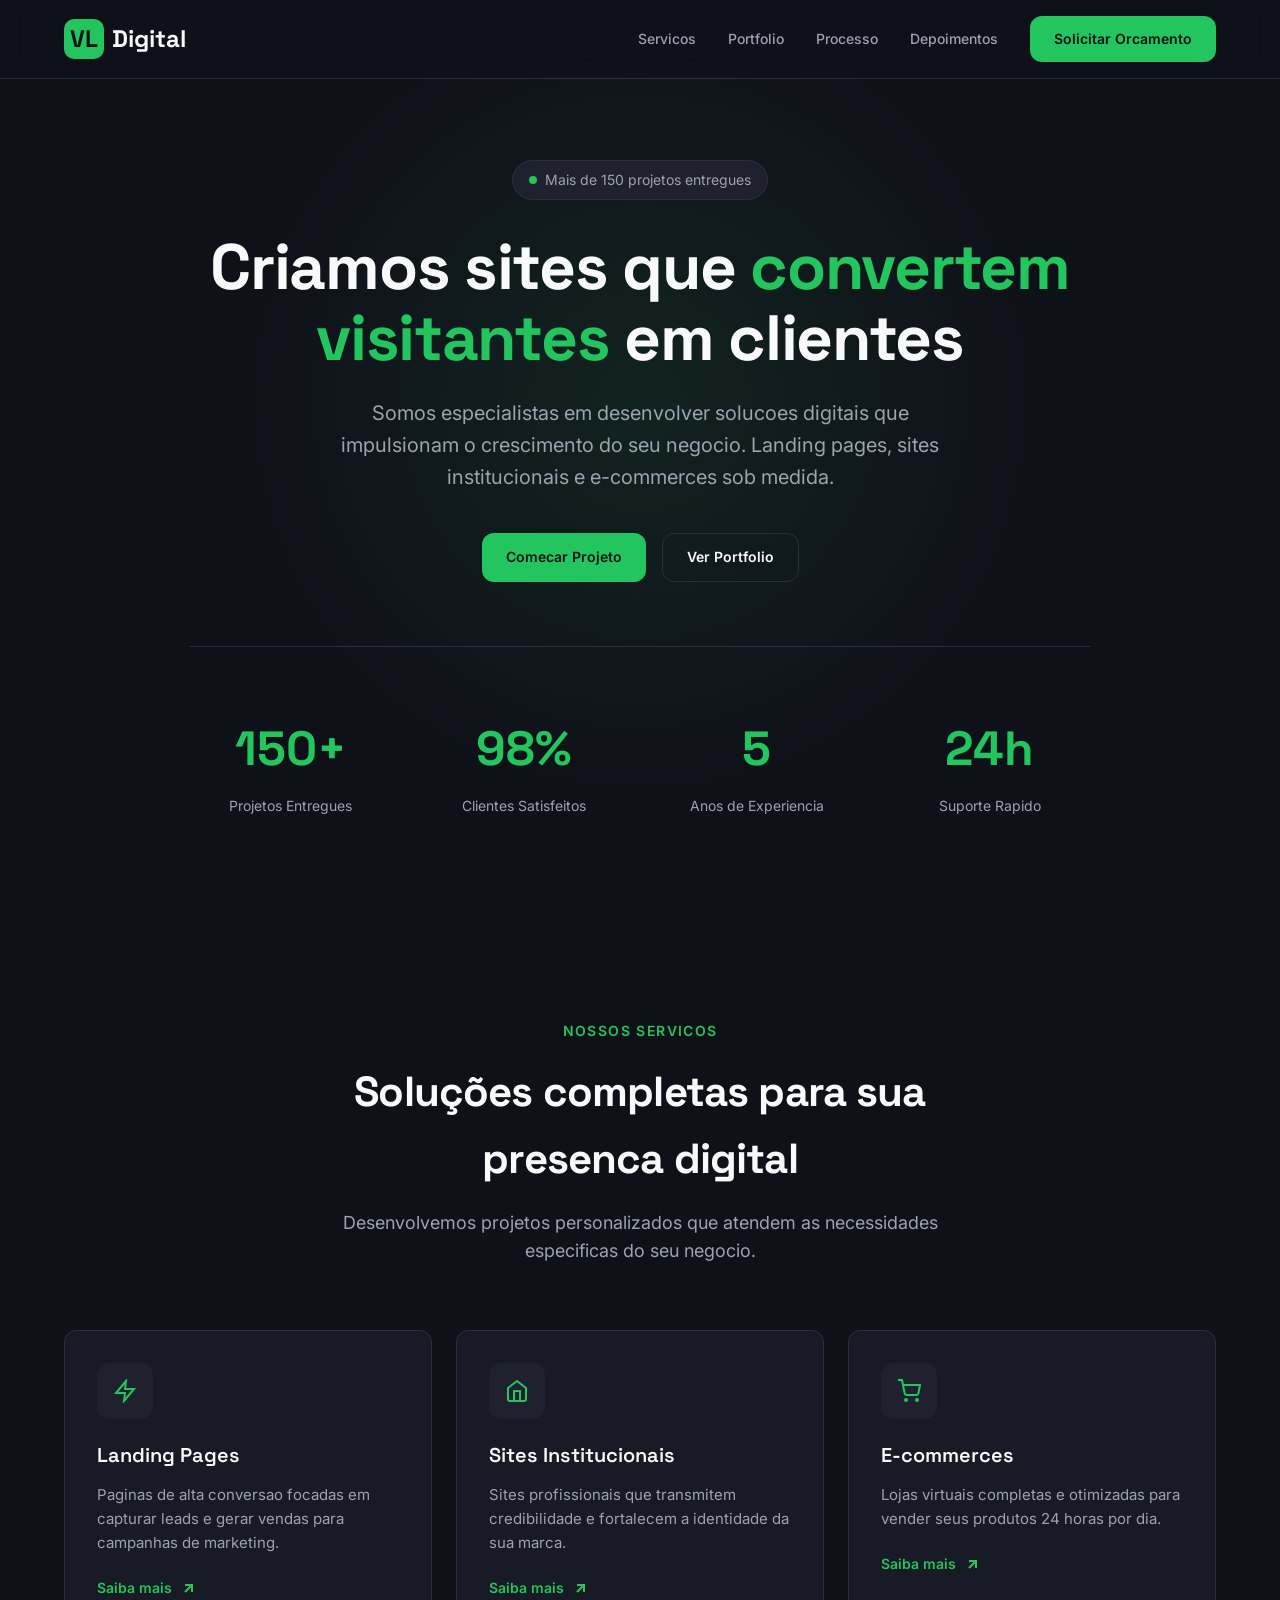
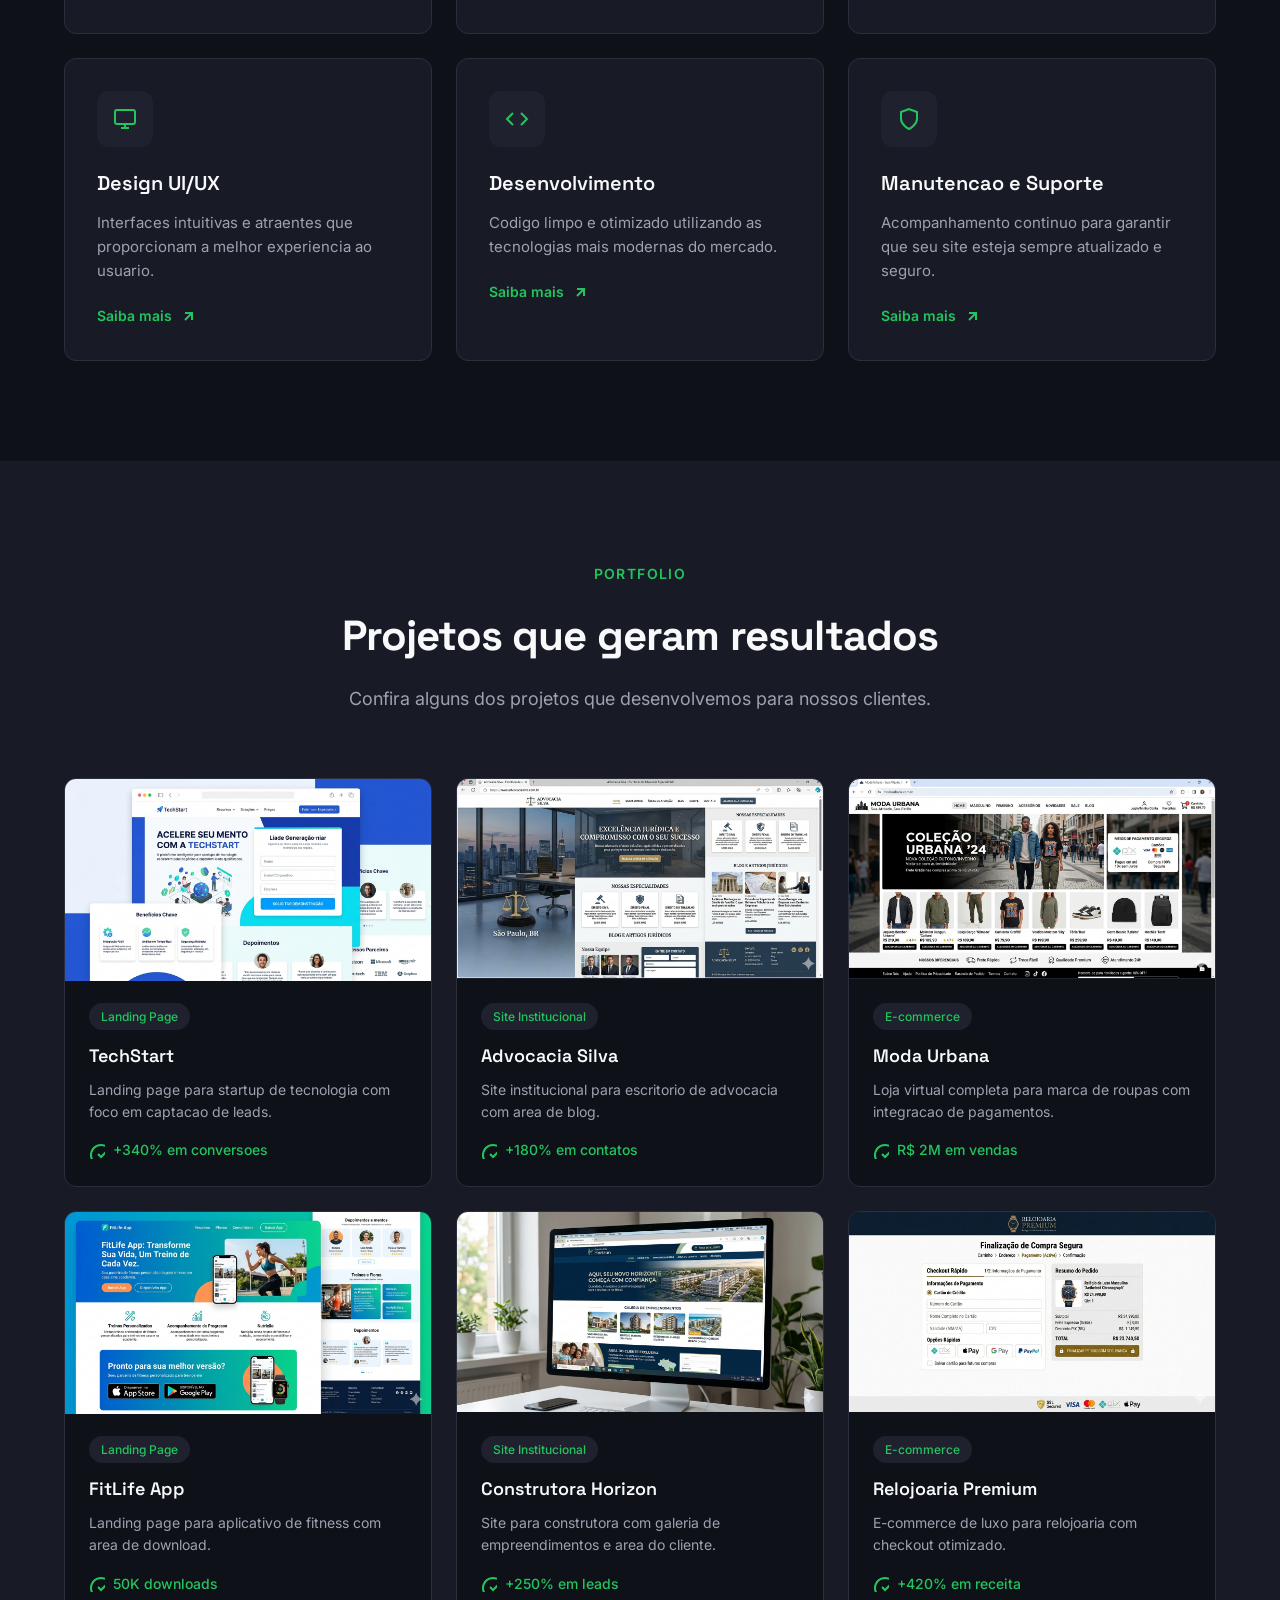
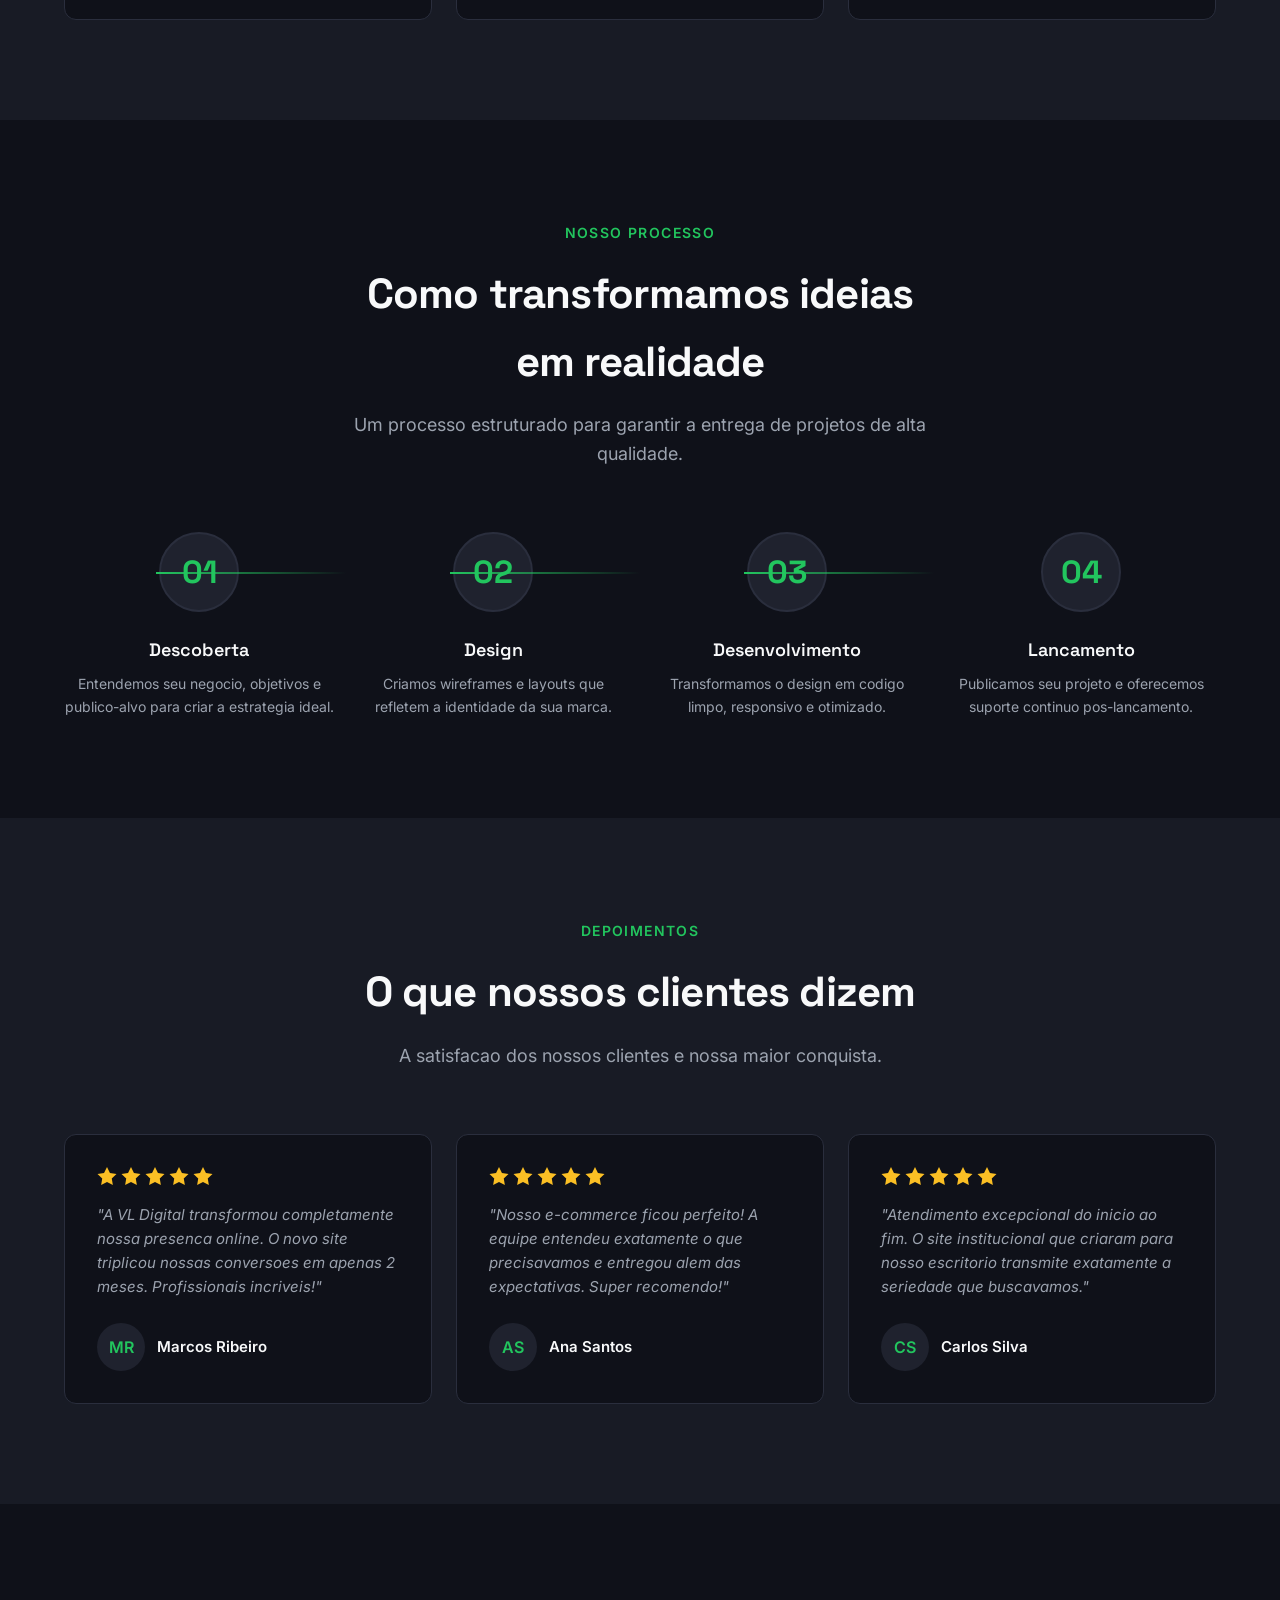
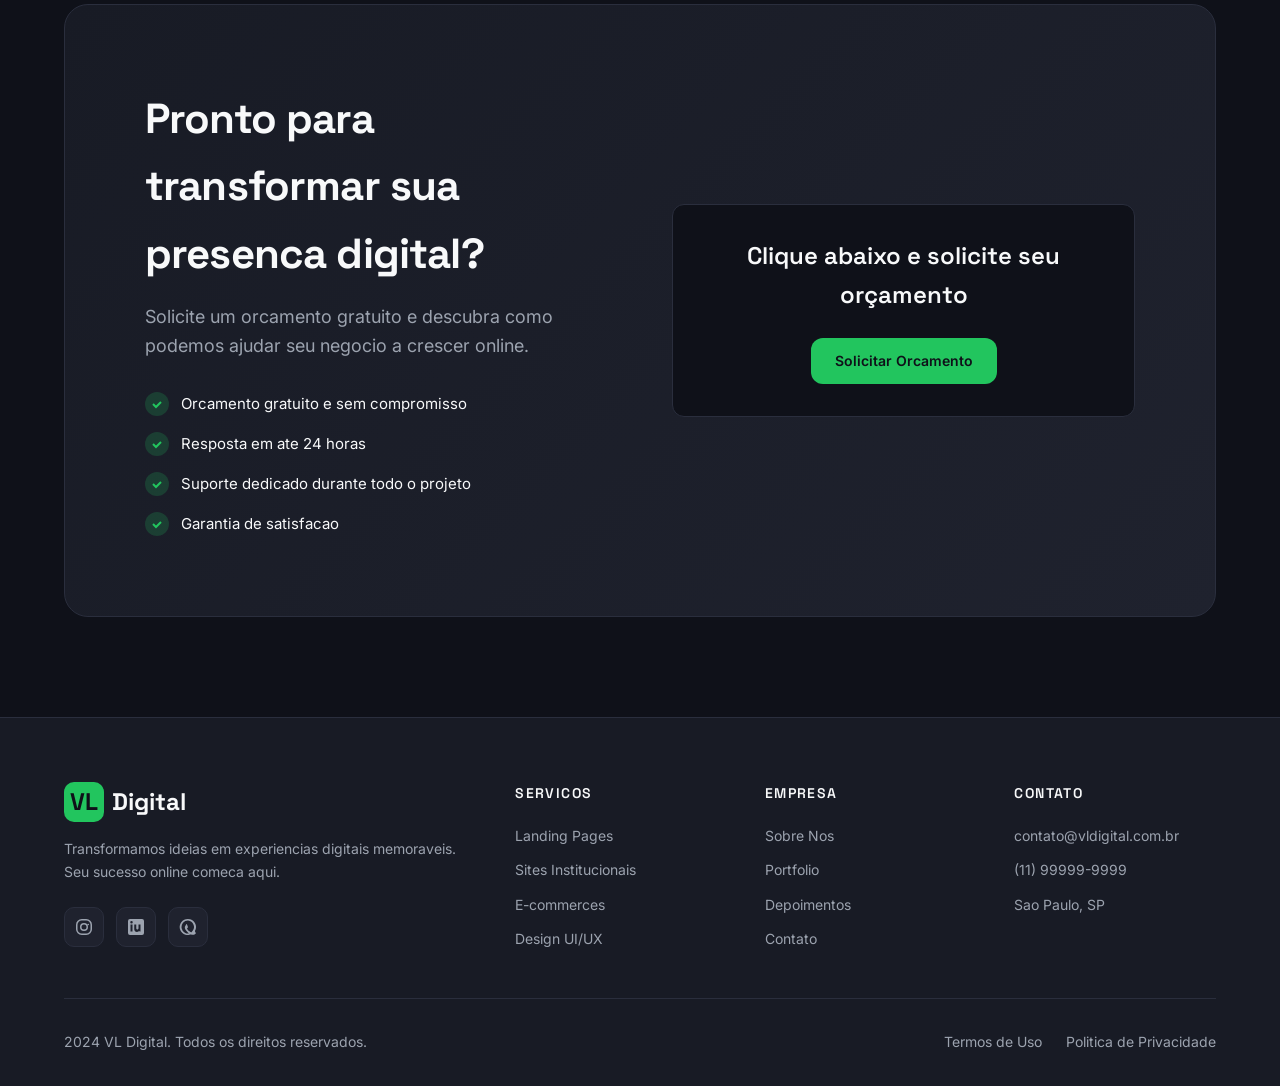
==== Site-VL-Digital.html @ 6f801560 "Correções ortograficas, adição de imagens e link do whatsapp" ====
<!DOCTYPE html>
<html lang="pt-BR">
<head>
  <meta charset="UTF-8">
  <meta name="viewport" content="width=device-width, initial-scale=1.0">
  <title>VL Digital | Criamos Sites que Convertem</title>
  <meta name="description" content="Agência especializada em desenvolvimento de sites, landing pages, sites institucionais e e-commerces. Transformamos sua presença digital em resultados.">
  <link rel="preconnect" href="https://fonts.googleapis.com">
  <link rel="preconnect" href="https://fonts.gstatic.com" crossorigin>
  <link href="https://fonts.googleapis.com/css2?family=Inter:wght@400;500;600;700&family=Space+Grotesk:wght@500;600;700&display=swap" rel="stylesheet">
  <style>
    * {
      margin: 0;
      padding: 0;
      box-sizing: border-box;
    }

    :root {
      --background: #0f1119; 
      --foreground: #f8f9fa;
      --card: #181b25;
      --card-foreground: #f8f9fa;
      --primary: #22c55e;
      --primary-foreground: #0f1119;
      --secondary: #1f222e;
      --muted: #2a2e3d;
      --muted-foreground: #9ca3af;
      --border: #2a2e3d;
      --radius: 12px;
    }

    html {
      scroll-behavior: smooth;
    }

    body {
      font-family: 'Inter', system-ui, sans-serif;
      background-color: var(--background);
      color: var(--foreground);
      line-height: 1.6;
    }

    h1, h2, h3, h4, h5, h6 {
      font-family: 'Space Grotesk', system-ui, sans-serif;
    }

    a {
      text-decoration: none;
      color: inherit;
    }

    img {
      max-width: 100%;
      height: auto;
    }

    .container {
      max-width: 1200px;
      margin: 0 auto;
      padding: 0 24px;
    }

    /* Header */
    .header {
      position: fixed;
      top: 0;
      left: 0;
      right: 0;
      z-index: 100;
      padding: 16px 0;
      background: rgba(15, 17, 25, 0.8);
      backdrop-filter: blur(12px);
      border-bottom: 1px solid var(--border);
    }

    .header-inner {
      display: flex;
      align-items: center;
      justify-content: space-between;
    }

    .logo {
      display: flex;
      align-items: center;
      gap: 8px;
      font-family: 'Space Grotesk', sans-serif;
      font-size: 24px;
      font-weight: 700;
    }

    .logo-icon {
      width: 40px;
      height: 40px;
      background: var(--primary);
      border-radius: 10px;
      display: flex;
      align-items: center;
      justify-content: center;
      color: var(--primary-foreground);
      font-weight: 700;
    }

    .nav {
      display: flex;
      align-items: center;
      gap: 32px;
    }

    .nav-link {
      font-size: 14px;
      font-weight: 500;
      color: var(--muted-foreground);
      transition: color 0.2s;
    }

    .nav-link:hover {
      color: var(--foreground);
    }

    .btn {
      display: inline-flex;
      align-items: center;
      justify-content: center;
      gap: 8px;
      padding: 12px 24px;
      border-radius: var(--radius);
      font-size: 14px;
      font-weight: 600;
      cursor: pointer;
      transition: all 0.2s;
      border: none;
    }

    .btn-primary {
      background: var(--primary);
      color: var(--primary-foreground);
    }

    .btn-primary:hover {
      background: #1ea84e;
      transform: translateY(-2px);
    }

    .btn-secondary {
      background: var(--secondary);
      color: var(--foreground);
      border: 1px solid var(--border);
    }

    .btn-secondary:hover {
      background: var(--muted);
    }

    .btn-outline {
      background: transparent;
      color: var(--foreground);
      border: 1px solid var(--border);
    }

    .btn-outline:hover {
      background: var(--secondary);
    }

    .mobile-menu-btn {
      display: none;
      background: none;
      border: none;
      color: var(--foreground);
      cursor: pointer;
      padding: 8px;
    }

    /* Hero */
    .hero {
      padding: 160px 0 100px;
      position: relative;
      overflow: hidden;
    }

    .hero::before {
      content: '';
      position: absolute;
      top: 0;
      left: 50%;
      transform: translateX(-50%);
      width: 800px;
      height: 800px;
      background: radial-gradient(circle, rgba(34, 197, 94, 0.1) 0%, transparent 70%);
      pointer-events: none;
    }

    .hero-content {
      text-align: center;
      max-width: 900px;
      margin: 0 auto;
      position: relative;
      z-index: 1;
    }

    .hero-badge {
      display: inline-flex;
      align-items: center;
      gap: 8px;
      padding: 8px 16px;
      background: var(--secondary);
      border: 1px solid var(--border);
      border-radius: 100px;
      font-size: 14px;
      color: var(--muted-foreground);
      margin-bottom: 32px;
    }

    .hero-badge-dot {
      width: 8px;
      height: 8px;
      background: var(--primary);
      border-radius: 50%;
      animation: pulse 2s infinite;
    }

    @keyframes pulse {
      0%, 100% { opacity: 1; }
      50% { opacity: 0.5; }
    }

    .hero-title {
      font-size: 64px;
      font-weight: 700;
      line-height: 1.1;
      margin-bottom: 24px;
      letter-spacing: -0.02em;
    }

    .hero-title-highlight {
      color: var(--primary);
    }

    .hero-description {
      font-size: 20px;
      color: var(--muted-foreground);
      margin-bottom: 40px;
      max-width: 600px;
      margin-left: auto;
      margin-right: auto;
    }

    .hero-buttons {
      display: flex;
      gap: 16px;
      justify-content: center;
      margin-bottom: 64px;
    }

    .hero-stats {
      display: grid;
      grid-template-columns: repeat(4, 1fr);
      gap: 32px;
      padding-top: 64px;
      border-top: 1px solid var(--border);
    }

    .stat {
      text-align: center;
    }

    .stat-value {
      font-family: 'Space Grotesk', sans-serif;
      font-size: 48px;
      font-weight: 700;
      color: var(--primary);
      margin-bottom: 8px;
    }

    .stat-label {
      font-size: 14px;
      color: var(--muted-foreground);
    }

    /* Services */
    .services {
      padding: 100px 0;
    }

    .section-header {
      text-align: center;
      max-width: 600px;
      margin: 0 auto 64px;
    }

    .section-label {
      display: inline-block;
      font-size: 14px;
      font-weight: 600;
      color: var(--primary);
      text-transform: uppercase;
      letter-spacing: 0.1em;
      margin-bottom: 16px;
    }

    .section-title {
      font-size: 42px;
      font-weight: 700;
      margin-bottom: 16px;
      letter-spacing: -0.02em;
    }

    .section-description {
      font-size: 18px;
      color: var(--muted-foreground);
    }

    .services-grid {
      display: grid;
      grid-template-columns: repeat(3, 1fr);
      gap: 24px;
    }

    .service-card {
      background: var(--card);
      border: 1px solid var(--border);
      border-radius: var(--radius);
      padding: 32px;
      transition: all 0.3s;
    }

    .service-card:hover {
      border-color: var(--primary);
      transform: translateY(-4px);
    }

    .service-icon {
      width: 56px;
      height: 56px;
      background: var(--secondary);
      border-radius: 12px;
      display: flex;
      align-items: center;
      justify-content: center;
      margin-bottom: 20px;
      color: var(--primary);
    }

    .service-title {
      font-size: 20px;
      font-weight: 600;
      margin-bottom: 12px;
    }

    .service-description {
      font-size: 15px;
      color: var(--muted-foreground);
      margin-bottom: 20px;
    }

    .service-link {
      display: inline-flex;
      align-items: center;
      gap: 8px;
      font-size: 14px;
      font-weight: 600;
      color: var(--primary);
      transition: gap 0.2s;
    }

    .service-link:hover {
      gap: 12px;
    }

    /* Portfolio */
    .portfolio {
      padding: 100px 0;
      background: var(--card);
    }

    .portfolio-grid {
      display: grid;
      grid-template-columns: repeat(3, 1fr);
      gap: 24px;
    }

    .portfolio-card {
      background: var(--background);
      border: 1px solid var(--border);
      border-radius: var(--radius);
      overflow: hidden;
      transition: all 0.3s;
    }

    .portfolio-card:hover {
      border-color: var(--primary);
      transform: translateY(-4px);
    }

    .portfolio-image {
      height: 200px;
      background: var(--secondary);
      display: flex;
      align-items: center;
      justify-content: center;
      font-size: 48px;
    }

    .portfolio-content {
      padding: 24px;
    }

    .portfolio-tag {
      display: inline-block;
      padding: 4px 12px;
      background: var(--secondary);
      border-radius: 100px;
      font-size: 12px;
      font-weight: 500;
      color: var(--primary);
      margin-bottom: 12px;
    }

    .portfolio-title {
      font-size: 18px;
      font-weight: 600;
      margin-bottom: 8px;
    }

    .portfolio-description {
      font-size: 14px;
      color: var(--muted-foreground);
      margin-bottom: 16px;
    }

    .portfolio-result {
      display: flex;
      align-items: center;
      gap: 8px;
      font-size: 14px;
      color: var(--primary);
      font-weight: 500;
    }

    /* Process */
    .process {
      padding: 100px 0;
    }

    .process-grid {
      display: grid;
      grid-template-columns: repeat(4, 1fr);
      gap: 24px;
    }

    .process-step {
      text-align: center;
      position: relative;
    }

    .process-step:not(:last-child)::after {
      content: '';
      position: absolute;
      top: 40px;
      right: -12px;
      width: calc(100% - 80px);
      height: 2px;
      background: linear-gradient(90deg, var(--primary), transparent);
    }

    .process-number {
      width: 80px;
      height: 80px;
      background: var(--secondary);
      border: 2px solid var(--border);
      border-radius: 50%;
      display: flex;
      align-items: center;
      justify-content: center;
      margin: 0 auto 24px;
      font-family: 'Space Grotesk', sans-serif;
      font-size: 32px;
      font-weight: 700;
      color: var(--primary);
      transition: all 0.3s;
    }

    .process-step:hover .process-number {
      border-color: var(--primary);
      background: rgba(34, 197, 94, 0.1);
    }

    .process-title {
      font-size: 18px;
      font-weight: 600;
      margin-bottom: 8px;
    }

    .process-description {
      font-size: 14px;
      color: var(--muted-foreground);
    }

    /* Testimonials */
    .testimonials {
      padding: 100px 0;
      background: var(--card);
    }

    .testimonials-grid {
      display: grid;
      grid-template-columns: repeat(3, 1fr);
      gap: 24px;
    }

    .testimonial-card {
      background: var(--background);
      border: 1px solid var(--border);
      border-radius: var(--radius);
      padding: 32px;
    }

    .testimonial-stars {
      display: flex;
      gap: 4px;
      margin-bottom: 16px;
      color: #fbbf24;
    }

    .testimonial-text {
      font-size: 15px;
      color: var(--muted-foreground);
      margin-bottom: 24px;
      font-style: italic;
    }

    .testimonial-author {
      display: flex;
      align-items: center;
      gap: 12px;
    }

    .testimonial-avatar {
      width: 48px;
      height: 48px;
      background: var(--secondary);
      border-radius: 50%;
      display: flex;
      align-items: center;
      justify-content: center;
      font-weight: 600;
      color: var(--primary);
    }

    .testimonial-name {
      font-size: 15px;
      font-weight: 600;
    }

    .testimonial-role {
      font-size: 13px;
      color: var(--muted-foreground);
    }

    /* CTA */
    .cta {
      padding: 100px 0;
    }

    .cta-box {
      background: linear-gradient(135deg, var(--card) 0%, var(--secondary) 100%);
      border: 1px solid var(--border);
      border-radius: 24px;
      padding: 80px;
      display: grid;
      grid-template-columns: 1fr 1fr;
      gap: 64px;
      align-items: center;
    }

    .cta-content h2 {
      font-size: 42px;
      font-weight: 700;
      margin-bottom: 16px;
      letter-spacing: -0.02em;
    }

    .cta-content p {
      font-size: 18px;
      color: var(--muted-foreground);
      margin-bottom: 32px;
    }

    .cta-features {
      display: flex;
      flex-direction: column;
      gap: 16px;
    }

    .cta-feature {
      display: flex;
      align-items: center;
      gap: 12px;
      font-size: 15px;
    }

    .cta-feature-icon {
      width: 24px;
      height: 24px;
      background: rgba(34, 197, 94, 0.2);
      border-radius: 50%;
      display: flex;
      align-items: center;
      justify-content: center;
      color: var(--primary);
      font-size: 12px;
    }

    .cta-form {
      background: var(--background);
      border: 1px solid var(--border);
      border-radius: var(--radius);
      padding: 32px;
    }

    .cta-form h3 {
      font-size: 24px;
      font-weight: 600;
      margin-bottom: 24px;
      text-align: center;
    }

    .form-group {
      margin-bottom: 16px;
    }

    .form-label {
      display: block;
      font-size: 14px;
      font-weight: 500;
      margin-bottom: 8px;
    }

    .form-input,
    .form-select,
    .form-textarea {
      width: 100%;
      padding: 12px 16px;
      background: var(--secondary);
      border: 1px solid var(--border);
      border-radius: var(--radius);
      color: var(--foreground);
      font-size: 14px;
      font-family: inherit;
      transition: border-color 0.2s;
    }

    .form-input:focus,
    .form-select:focus,
    .form-textarea:focus {
      outline: none;
      border-color: var(--primary);
    }

    .form-textarea {
      resize: vertical;
      min-height: 100px;
    }

    .form-submit {
      width: 100%;
      margin-top: 8px;
    }

    /* Footer */
    .footer {
      background: var(--card);
      border-top: 1px solid var(--border);
      padding: 64px 0 32px;
    }

    .footer-grid {
      display: grid;
      grid-template-columns: 2fr 1fr 1fr 1fr;
      gap: 48px;
      margin-bottom: 48px;
    }

    .footer-brand p {
      font-size: 14px;
      color: var(--muted-foreground);
      margin-top: 16px;
      margin-bottom: 24px;
    }

    .footer-social {
      display: flex;
      gap: 12px;
    }

    .footer-social a {
      width: 40px;
      height: 40px;
      background: var(--secondary);
      border: 1px solid var(--border);
      border-radius: 10px;
      display: flex;
      align-items: center;
      justify-content: center;
      color: var(--muted-foreground);
      transition: all 0.2s;
    }

    .footer-social a:hover {
      border-color: var(--primary);
      color: var(--primary);
    }

    .footer-title {
      font-size: 14px;
      font-weight: 600;
      text-transform: uppercase;
      letter-spacing: 0.1em;
      margin-bottom: 20px;
    }

    .footer-links {
      display: flex;
      flex-direction: column;
      gap: 12px;
    }

    .footer-link {
      font-size: 14px;
      color: var(--muted-foreground);
      transition: color 0.2s;
    }

    .footer-link:hover {
      color: var(--primary);
    }

    .footer-bottom {
      padding-top: 32px;
      border-top: 1px solid var(--border);
      display: flex;
      justify-content: space-between;
      align-items: center;
    }

    .footer-copyright {
      font-size: 14px;
      color: var(--muted-foreground);
    }

    .footer-legal {
      display: flex;
      gap: 24px;
    }

    .footer-legal a {
      font-size: 14px;
      color: var(--muted-foreground);
      transition: color 0.2s;
    }

    .footer-legal a:hover {
      color: var(--foreground);
    }

    /* Responsive */
    @media (max-width: 1024px) {
      .hero-title {
        font-size: 48px;
      }

      .services-grid,
      .portfolio-grid,
      .testimonials-grid {
        grid-template-columns: repeat(2, 1fr);
      }

      .process-grid {
        grid-template-columns: repeat(2, 1fr);
        gap: 48px;
      }

      .process-step::after {
        display: none;
      }

      .cta-box {
        grid-template-columns: 1fr;
        padding: 48px;
      }

      .footer-grid {
        grid-template-columns: repeat(2, 1fr);
      }
    }

    @media (max-width: 768px) {
      .nav {
        display: none;
      }

      .mobile-menu-btn {
        display: block;
      }

      .hero {
        padding: 120px 0 60px;
      }

      .hero-title {
        font-size: 36px;
      }

      .hero-description {
        font-size: 16px;
      }

      .hero-buttons {
        flex-direction: column;
      }

      .hero-stats {
        grid-template-columns: repeat(2, 1fr);
        gap: 24px;
      }

      .stat-value {
        font-size: 36px;
      }

      .section-title {
        font-size: 32px;
      }

      .services-grid,
      .portfolio-grid,
      .testimonials-grid {
        grid-template-columns: 1fr;
      }

      .process-grid {
        grid-template-columns: 1fr;
      }

      .cta-box {
        padding: 32px;
      }

      .cta-content h2 {
        font-size: 32px;
      }

      .footer-grid {
        grid-template-columns: 1fr;
        gap: 32px;
      }

      .footer-bottom {
        flex-direction: column;
        gap: 16px;
        text-align: center;
      }
    }
  </style>
</head>
<body>
  <!-- Header -->
  <header class="header">
    <div class="container header-inner">
      <a href="#" class="logo">
        <div class="logo-icon">VL</div>
        <span>Digital</span>
      </a>
      <nav class="nav">
        <a href="#servicos" class="nav-link">Servicos</a>
        <a href="#portfolio" class="nav-link">Portfolio</a>
        <a href="#processo" class="nav-link">Processo</a>
        <a href="#depoimentos" class="nav-link">Depoimentos</a>
        <a 
          href="https://wa.me/5588994696797?text=Olá,%20gostaria%20de%20solicitar%20um%20orçamento"
          target="_blank" 
          class="btn btn-primary">Solicitar Orcamento</a>
      </nav>
      <button class="mobile-menu-btn">
        <svg width="24" height="24" fill="none" stroke="currentColor" stroke-width="2">
          <path d="M3 12h18M3 6h18M3 18h18"></path>
        </svg>
      </button>
    </div>
  </header>

  <!-- Hero -->
  <section class="hero">
    <div class="container">
      <div class="hero-content">
        <div class="hero-badge">
          <span class="hero-badge-dot"></span>
          Mais de 150 projetos entregues
        </div>
        <h1 class="hero-title">
          Criamos sites que <span class="hero-title-highlight">convertem visitantes</span> em clientes
        </h1>
        <p class="hero-description">
          Somos especialistas em desenvolver solucoes digitais que impulsionam o crescimento do seu negocio. Landing pages, sites institucionais e e-commerces sob medida.
        </p>
        <div class="hero-buttons">
          <a href="#contato" class="btn btn-primary">Comecar Projeto</a>
          <a href="#portfolio" class="btn btn-outline">Ver Portfolio</a>
        </div>
        <div class="hero-stats">
          <div class="stat">
            <div class="stat-value">150+</div>
            <div class="stat-label">Projetos Entregues</div>
          </div>
          <div class="stat">
            <div class="stat-value">98%</div>
            <div class="stat-label">Clientes Satisfeitos</div>
          </div>
          <div class="stat">
            <div class="stat-value">5</div>
            <div class="stat-label">Anos de Experiencia</div>
          </div>
          <div class="stat">
            <div class="stat-value">24h</div>
            <div class="stat-label">Suporte Rapido</div>
          </div>
        </div>
      </div>
    </div>
  </section>

  <!-- Services -->
  <section class="services" id="servicos">
    <div class="container">
      <div class="section-header">
        <span class="section-label">Nossos Servicos</span>
        <h2 class="section-title">Soluções completas para sua presenca digital</h2>
        <p class="section-description">
          Desenvolvemos projetos personalizados que atendem as necessidades especificas do seu negocio.
        </p>
      </div>
      <div class="services-grid">
        <div class="service-card">
          <div class="service-icon">
            <svg width="24" height="24" fill="none" stroke="currentColor" stroke-width="2">
              <path d="M13 2L3 14h9l-1 8 10-12h-9l1-8z"></path>
            </svg>
          </div>
          <h3 class="service-title">Landing Pages</h3>
          <p class="service-description">
            Paginas de alta conversao focadas em capturar leads e gerar vendas para campanhas de marketing.
          </p>
          <a href="#contato" class="service-link">
            Saiba mais
            <svg width="16" height="16" fill="none" stroke="currentColor" stroke-width="2">
              <path d="M5 12l7-7M5 5h7v7"></path>
            </svg>
          </a>
        </div>
        <div class="service-card">
          <div class="service-icon">
            <svg width="24" height="24" fill="none" stroke="currentColor" stroke-width="2">
              <path d="M3 9l9-7 9 7v11a2 2 0 0 1-2 2H5a2 2 0 0 1-2-2z"></path>
              <polyline points="9 22 9 12 15 12 15 22"></polyline>
            </svg>
          </div>
          <h3 class="service-title">Sites Institucionais</h3>
          <p class="service-description">
            Sites profissionais que transmitem credibilidade e fortalecem a identidade da sua marca.
          </p>
          <a href="#contato" class="service-link">
            Saiba mais
            <svg width="16" height="16" fill="none" stroke="currentColor" stroke-width="2">
              <path d="M5 12l7-7M5 5h7v7"></path>
            </svg>
          </a>
        </div>
        <div class="service-card">
          <div class="service-icon">
            <svg width="24" height="24" fill="none" stroke="currentColor" stroke-width="2">
              <circle cx="9" cy="21" r="1"></circle>
              <circle cx="20" cy="21" r="1"></circle>
              <path d="M1 1h4l2.68 13.39a2 2 0 0 0 2 1.61h9.72a2 2 0 0 0 2-1.61L23 6H6"></path>
            </svg>
          </div>
          <h3 class="service-title">E-commerces</h3>
          <p class="service-description">
            Lojas virtuais completas e otimizadas para vender seus produtos 24 horas por dia.
          </p>
          <a href="#contato" class="service-link">
            Saiba mais
            <svg width="16" height="16" fill="none" stroke="currentColor" stroke-width="2">
              <path d="M5 12l7-7M5 5h7v7"></path>
            </svg>
          </a>
        </div>
        <div class="service-card">
          <div class="service-icon">
            <svg width="24" height="24" fill="none" stroke="currentColor" stroke-width="2">
              <rect x="2" y="3" width="20" height="14" rx="2" ry="2"></rect>
              <line x1="8" y1="21" x2="16" y2="21"></line>
              <line x1="12" y1="17" x2="12" y2="21"></line>
            </svg>
          </div>
          <h3 class="service-title">Design UI/UX</h3>
          <p class="service-description">
            Interfaces intuitivas e atraentes que proporcionam a melhor experiencia ao usuario.
          </p>
          <a href="#contato" class="service-link">
            Saiba mais
            <svg width="16" height="16" fill="none" stroke="currentColor" stroke-width="2">
              <path d="M5 12l7-7M5 5h7v7"></path>
            </svg>
          </a>
        </div>
        <div class="service-card">
          <div class="service-icon">
            <svg width="24" height="24" fill="none" stroke="currentColor" stroke-width="2">
              <polyline points="16 18 22 12 16 6"></polyline>
              <polyline points="8 6 2 12 8 18"></polyline>
            </svg>
          </div>
          <h3 class="service-title">Desenvolvimento</h3>
          <p class="service-description">
            Codigo limpo e otimizado utilizando as tecnologias mais modernas do mercado.
          </p>
          <a href="#contato" class="service-link">
            Saiba mais
            <svg width="16" height="16" fill="none" stroke="currentColor" stroke-width="2">
              <path d="M5 12l7-7M5 5h7v7"></path>
            </svg>
          </a>
        </div>
        <div class="service-card">
          <div class="service-icon">
            <svg width="24" height="24" fill="none" stroke="currentColor" stroke-width="2">
              <path d="M12 22s8-4 8-10V5l-8-3-8 3v7c0 6 8 10 8 10z"></path>
            </svg>
          </div>
          <h3 class="service-title">Manutencao e Suporte</h3>
          <p class="service-description">
            Acompanhamento continuo para garantir que seu site esteja sempre atualizado e seguro.
          </p>
          <a href="#contato" class="service-link">
            Saiba mais
            <svg width="16" height="16" fill="none" stroke="currentColor" stroke-width="2">
              <path d="M5 12l7-7M5 5h7v7"></path>
            </svg>
          </a>
        </div>
      </div>
    </div>
  </section>

  <!-- Portfolio -->
  <section class="portfolio" id="portfolio">
    <div class="container">
      <div class="section-header">
        <span class="section-label">Portfolio</span>
        <h2 class="section-title">Projetos que geram resultados</h2>
        <p class="section-description">
          Confira alguns dos projetos que desenvolvemos para nossos clientes.
        </p>
      </div>
      <div class="portfolio-grid">
        <div class="portfolio-card">
          <div class="portfolio-image">
            <img src="images/imagem-1.png" alt="Descrição da imagem">
            <svg width="64" height="64" fill="none" stroke="currentColor" stroke-width="1.5">
              <rect x="8" y="8" width="48" height="48" rx="8"></rect>
              <path d="M20 32h24M20 24h16M20 40h20"></path>
            </svg>
          </div>
          <div class="portfolio-content">
            <span class="portfolio-tag">Landing Page</span>
            <h3 class="portfolio-title">TechStart</h3>
            <p class="portfolio-description">Landing page para startup de tecnologia com foco em captacao de leads.</p>
            <div class="portfolio-result">
              <svg width="16" height="16" fill="none" stroke="currentColor" stroke-width="2">
                <path d="M22 11.08V12a10 10 0 1 1-5.93-9.14"></path>
                <polyline points="22 4 12 14.01 9 11.01"></polyline>
              </svg>
              +340% em conversoes
            </div>
          </div>
        </div>
        <div class="portfolio-card">
          <div class="portfolio-image">
            <img src="images/imagem-2.png" alt="Descrição da imagem">
            <svg width="64" height="64" fill="none" stroke="currentColor" stroke-width="1.5">
              <rect x="8" y="8" width="48" height="48" rx="8"></rect>
              <circle cx="32" cy="28" r="8"></circle>
              <path d="M20 48c0-6.627 5.373-12 12-12s12 5.373 12 12"></path>
            </svg>
          </div>
          <div class="portfolio-content">
            <span class="portfolio-tag">Site Institucional</span>
            <h3 class="portfolio-title">Advocacia Silva</h3>
            <p class="portfolio-description">Site institucional para escritorio de advocacia com area de blog.</p>
            <div class="portfolio-result">
              <svg width="16" height="16" fill="none" stroke="currentColor" stroke-width="2">
                <path d="M22 11.08V12a10 10 0 1 1-5.93-9.14"></path>
                <polyline points="22 4 12 14.01 9 11.01"></polyline>
              </svg>
              +180% em contatos
            </div>
          </div>
        </div>
        <div class="portfolio-card">
          <div class="portfolio-image"> 
            <img src="images/imagem-3.png" alt="Descrição da imagem">
            <svg width="64" height="64" fill="none" stroke="currentColor" stroke-width="1.5">
              <rect x="8" y="8" width="48" height="48" rx="8"></rect>
              <circle cx="24" cy="28" r="4"></circle>
              <circle cx="40" cy="28" r="4"></circle>
              <path d="M20 40h24"></path>
            </svg>
          </div>
          <div class="portfolio-content">
            <span class="portfolio-tag">E-commerce</span>
            <h3 class="portfolio-title">Moda Urbana</h3>
            <p class="portfolio-description">Loja virtual completa para marca de roupas com integracao de pagamentos.</p>
            <div class="portfolio-result">
              <svg width="16" height="16" fill="none" stroke="currentColor" stroke-width="2">
                <path d="M22 11.08V12a10 10 0 1 1-5.93-9.14"></path>
                <polyline points="22 4 12 14.01 9 11.01"></polyline>
              </svg>
              R$ 2M em vendas
            </div>
          </div>
        </div>
        <div class="portfolio-card">
          <div class="portfolio-image">
            <img src="images/imagem-4.png" alt="Descrição da imagem">
            <svg width="64" height="64" fill="none" stroke="currentColor" stroke-width="1.5">
              <rect x="8" y="8" width="48" height="48" rx="8"></rect>
              <path d="M24 20v24M40 20v24M20 28h24M20 36h24"></path>
            </svg>
          </div>
          <div class="portfolio-content">
            <span class="portfolio-tag">Landing Page</span>
            <h3 class="portfolio-title">FitLife App</h3>
            <p class="portfolio-description">Landing page para aplicativo de fitness com area de download.</p>
            <div class="portfolio-result">
              <svg width="16" height="16" fill="none" stroke="currentColor" stroke-width="2">
                <path d="M22 11.08V12a10 10 0 1 1-5.93-9.14"></path>
                <polyline points="22 4 12 14.01 9 11.01"></polyline>
              </svg>
              50K downloads
            </div>
          </div>
        </div>
        <div class="portfolio-card">
          <div class="portfolio-image">
            <img src="images/imagem-5.png" alt="Descrição da imagem">
            <svg width="64" height="64" fill="none" stroke="currentColor" stroke-width="1.5">
              <rect x="8" y="8" width="48" height="48" rx="8"></rect>
              <path d="M20 36l8-8 8 8 8-8"></path>
            </svg>
          </div>
          <div class="portfolio-content">
            <span class="portfolio-tag">Site Institucional</span>
            <h3 class="portfolio-title">Construtora Horizon</h3>
            <p class="portfolio-description">Site para construtora com galeria de empreendimentos e area do cliente.</p>
            <div class="portfolio-result">
              <svg width="16" height="16" fill="none" stroke="currentColor" stroke-width="2">
                <path d="M22 11.08V12a10 10 0 1 1-5.93-9.14"></path>
                <polyline points="22 4 12 14.01 9 11.01"></polyline>
              </svg>
              +250% em leads
            </div>
          </div>
        </div>
        <div class="portfolio-card">
          <div class="portfolio-image">
            <img src="images/imagem-6.png" alt="Descrição da imagem">
            <svg width="64" height="64" fill="none" stroke="currentColor" stroke-width="1.5">
              <rect x="8" y="8" width="48" height="48" rx="8"></rect>
              <circle cx="32" cy="32" r="12"></circle>
              <path d="M32 24v8l4 4"></path>
            </svg>
          </div>
          <div class="portfolio-content">
            <span class="portfolio-tag">E-commerce</span>
            <h3 class="portfolio-title">Relojoaria Premium</h3>
            <p class="portfolio-description">E-commerce de luxo para relojoaria com checkout otimizado.</p>
            <div class="portfolio-result">
              <svg width="16" height="16" fill="none" stroke="currentColor" stroke-width="2">
                <path d="M22 11.08V12a10 10 0 1 1-5.93-9.14"></path>
                <polyline points="22 4 12 14.01 9 11.01"></polyline>
              </svg>
              +420% em receita
            </div>
          </div>
        </div>
      </div>
    </div>
  </section>

  <!-- Process -->
  <section class="process" id="processo">
    <div class="container">
      <div class="section-header">
        <span class="section-label">Nosso Processo</span>
        <h2 class="section-title">Como transformamos ideias em realidade</h2>
        <p class="section-description">
          Um processo estruturado para garantir a entrega de projetos de alta qualidade.
        </p>
      </div>
      <div class="process-grid">
        <div class="process-step">
          <div class="process-number">01</div>
          <h3 class="process-title">Descoberta</h3>
          <p class="process-description">
            Entendemos seu negocio, objetivos e publico-alvo para criar a estrategia ideal.
          </p>
        </div>
        <div class="process-step">
          <div class="process-number">02</div>
          <h3 class="process-title">Design</h3>
          <p class="process-description">
            Criamos wireframes e layouts que refletem a identidade da sua marca.
          </p>
        </div>
        <div class="process-step">
          <div class="process-number">03</div>
          <h3 class="process-title">Desenvolvimento</h3>
          <p class="process-description">
            Transformamos o design em codigo limpo, responsivo e otimizado.
          </p>
        </div>
        <div class="process-step">
          <div class="process-number">04</div>
          <h3 class="process-title">Lancamento</h3>
          <p class="process-description">
            Publicamos seu projeto e oferecemos suporte continuo pos-lancamento.
          </p>
        </div>
      </div>
    </div>
  </section>

  <!-- Testimonials -->
  <section class="testimonials" id="depoimentos">
    <div class="container">
      <div class="section-header">
        <span class="section-label">Depoimentos</span>
        <h2 class="section-title">O que nossos clientes dizem</h2>
        <p class="section-description">
          A satisfacao dos nossos clientes e nossa maior conquista.
        </p>
      </div>
      <div class="testimonials-grid">
        <div class="testimonial-card">
          <div class="testimonial-stars">
            <svg width="20" height="20" fill="currentColor"><path d="M10 15l-5.878 3.09 1.123-6.545L.489 6.91l6.572-.955L10 0l2.939 5.955 6.572.955-4.756 4.635 1.123 6.545z"/></svg>
            <svg width="20" height="20" fill="currentColor"><path d="M10 15l-5.878 3.09 1.123-6.545L.489 6.91l6.572-.955L10 0l2.939 5.955 6.572.955-4.756 4.635 1.123 6.545z"/></svg>
            <svg width="20" height="20" fill="currentColor"><path d="M10 15l-5.878 3.09 1.123-6.545L.489 6.91l6.572-.955L10 0l2.939 5.955 6.572.955-4.756 4.635 1.123 6.545z"/></svg>
            <svg width="20" height="20" fill="currentColor"><path d="M10 15l-5.878 3.09 1.123-6.545L.489 6.91l6.572-.955L10 0l2.939 5.955 6.572.955-4.756 4.635 1.123 6.545z"/></svg>
            <svg width="20" height="20" fill="currentColor"><path d="M10 15l-5.878 3.09 1.123-6.545L.489 6.91l6.572-.955L10 0l2.939 5.955 6.572.955-4.756 4.635 1.123 6.545z"/></svg>
          </div>
          <p class="testimonial-text">
            "A VL Digital transformou completamente nossa presenca online. O novo site triplicou nossas conversoes em apenas 2 meses. Profissionais incriveis!"
          </p>
          <div class="testimonial-author">
            <div class="testimonial-avatar">MR</div>
            <div>
              <div class="testimonial-name">Marcos Ribeiro</div>
            <!-- <div class="testimonial-role">CEO, TechStart</div> -->
            </div>
          </div>
        </div>
        <div class="testimonial-card">
          <div class="testimonial-stars">
            <svg width="20" height="20" fill="currentColor"><path d="M10 15l-5.878 3.09 1.123-6.545L.489 6.91l6.572-.955L10 0l2.939 5.955 6.572.955-4.756 4.635 1.123 6.545z"/></svg>
            <svg width="20" height="20" fill="currentColor"><path d="M10 15l-5.878 3.09 1.123-6.545L.489 6.91l6.572-.955L10 0l2.939 5.955 6.572.955-4.756 4.635 1.123 6.545z"/></svg>
            <svg width="20" height="20" fill="currentColor"><path d="M10 15l-5.878 3.09 1.123-6.545L.489 6.91l6.572-.955L10 0l2.939 5.955 6.572.955-4.756 4.635 1.123 6.545z"/></svg>
            <svg width="20" height="20" fill="currentColor"><path d="M10 15l-5.878 3.09 1.123-6.545L.489 6.91l6.572-.955L10 0l2.939 5.955 6.572.955-4.756 4.635 1.123 6.545z"/></svg>
            <svg width="20" height="20" fill="currentColor"><path d="M10 15l-5.878 3.09 1.123-6.545L.489 6.91l6.572-.955L10 0l2.939 5.955 6.572.955-4.756 4.635 1.123 6.545z"/></svg>
          </div>
          <p class="testimonial-text">
            "Nosso e-commerce ficou perfeito! A equipe entendeu exatamente o que precisavamos e entregou alem das expectativas. Super recomendo!"
          </p>
          <div class="testimonial-author">
            <div class="testimonial-avatar">AS</div>
            <div>
              <div class="testimonial-name">Ana Santos</div>
             <!-- <div class="testimonial-role">Fundadora, Moda Urbana</div> -->
            </div>
          </div>
        </div>
        <div class="testimonial-card">
          <div class="testimonial-stars">
            <svg width="20" height="20" fill="currentColor"><path d="M10 15l-5.878 3.09 1.123-6.545L.489 6.91l6.572-.955L10 0l2.939 5.955 6.572.955-4.756 4.635 1.123 6.545z"/></svg>
            <svg width="20" height="20" fill="currentColor"><path d="M10 15l-5.878 3.09 1.123-6.545L.489 6.91l6.572-.955L10 0l2.939 5.955 6.572.955-4.756 4.635 1.123 6.545z"/></svg>
            <svg width="20" height="20" fill="currentColor"><path d="M10 15l-5.878 3.09 1.123-6.545L.489 6.91l6.572-.955L10 0l2.939 5.955 6.572.955-4.756 4.635 1.123 6.545z"/></svg>
            <svg width="20" height="20" fill="currentColor"><path d="M10 15l-5.878 3.09 1.123-6.545L.489 6.91l6.572-.955L10 0l2.939 5.955 6.572.955-4.756 4.635 1.123 6.545z"/></svg>
            <svg width="20" height="20" fill="currentColor"><path d="M10 15l-5.878 3.09 1.123-6.545L.489 6.91l6.572-.955L10 0l2.939 5.955 6.572.955-4.756 4.635 1.123 6.545z"/></svg>
          </div>
          <p class="testimonial-text">
            "Atendimento excepcional do inicio ao fim. O site institucional que criaram para nosso escritorio transmite exatamente a seriedade que buscavamos."
          </p>
          <div class="testimonial-author">
            <div class="testimonial-avatar">CS</div>
            <div>
              <div class="testimonial-name">Carlos Silva</div>
              <!-- <div class="testimonial-role">Socio, Advocacia Silva</div> -->
            </div>
          </div>
        </div>
      </div>
    </div>
  </section>

  <!-- CTA -->
  <section class="cta" id="contato">
    <div class="container">
      <div class="cta-box">
        <div class="cta-content">
          <h2>Pronto para transformar sua presenca digital?</h2>
          <p>Solicite um orcamento gratuito e descubra como podemos ajudar seu negocio a crescer online.</p>
          <div class="cta-features">
            <div class="cta-feature">
              <div class="cta-feature-icon">
                <svg width="12" height="12" fill="none" stroke="currentColor" stroke-width="2">
                  <path d="M2 6l3 3 5-5"></path>
                </svg>
              </div>
              Orcamento gratuito e sem compromisso
            </div>
            <div class="cta-feature">
              <div class="cta-feature-icon">
                <svg width="12" height="12" fill="none" stroke="currentColor" stroke-width="2">
                  <path d="M2 6l3 3 5-5"></path>
                </svg>
              </div>
              Resposta em ate 24 horas
            </div>
            <div class="cta-feature">
              <div class="cta-feature-icon">
                <svg width="12" height="12" fill="none" stroke="currentColor" stroke-width="2">
                  <path d="M2 6l3 3 5-5"></path>
                </svg>
              </div>
              Suporte dedicado durante todo o projeto
            </div>
            <div class="cta-feature">
              <div class="cta-feature-icon">
                <svg width="12" height="12" fill="none" stroke="currentColor" stroke-width="2">
                  <path d="M2 6l3 3 5-5"></path>
                </svg>
              </div>
              Garantia de satisfacao
            </div>
          </div>
        </div>
        <div class="cta-form" style="display: flex; flex-direction: column; align-items: center; text-align: center;">
          <h3>Clique abaixo e solicite seu orçamento</h3>
          <nav class="nav" style="display: flex; justify-content: center;">
            <a 
              href="https://wa.me/5588994696797?text=Olá,%20gostaria%20de%20solicitar%20um%20orçamento"
              target="_blank"
              class="btn btn-primary">Solicitar Orcamento
            </a>
          </nav>
        </div>
      </div>
    </div>
  </section>

  <!-- Footer -->
  <footer class="footer">
    <div class="container">
      <div class="footer-grid">
        <div class="footer-brand">
          <a href="#" class="logo">
            <div class="logo-icon">VL</div>
            <span>Digital</span>
          </a>
          <p>Transformamos ideias em experiencias digitais memoraveis. Seu sucesso online comeca aqui.</p>
          <div class="footer-social">
            <a href="#" aria-label="Instagram">
              <svg width="20" height="20" fill="currentColor">
                <path d="M7.75 2h4.5A5.75 5.75 0 0 1 18 7.75v4.5A5.75 5.75 0 0 1 12.25 18h-4.5A5.75 5.75 0 0 1 2 12.25v-4.5A5.75 5.75 0 0 1 7.75 2Zm0 1.5A4.25 4.25 0 0 0 3.5 7.75v4.5a4.25 4.25 0 0 0 4.25 4.25h4.5a4.25 4.25 0 0 0 4.25-4.25v-4.5a4.25 4.25 0 0 0-4.25-4.25h-4.5ZM10 6a4 4 0 1 1 0 8 4 4 0 0 1 0-8Zm0 1.5a2.5 2.5 0 1 0 0 5 2.5 2.5 0 0 0 0-5Zm4.25-.75a.75.75 0 1 1 0 1.5.75.75 0 0 1 0-1.5Z"/>
              </svg>
            </a>
            <a href="#" aria-label="LinkedIn">
              <svg width="20" height="20" fill="currentColor">
                <path d="M16 2a2 2 0 0 1 2 2v12a2 2 0 0 1-2 2H4a2 2 0 0 1-2-2V4a2 2 0 0 1 2-2h12ZM6.5 7.5h-2v7h2v-7Zm8 0h-2v3.77c0 .66-.47 1.23-1.12 1.23-.66 0-1.13-.57-1.13-1.23V7.5h-2v4.77c0 1.61 1.14 2.73 2.75 2.73 1.03 0 1.87-.5 2.25-1.15l.25.65h1v-7ZM5.5 4a1.25 1.25 0 1 0 0 2.5 1.25 1.25 0 0 0 0-2.5Z"/>
              </svg>
            </a>
            <a href="#" aria-label="WhatsApp">
              <svg width="20" height="20" fill="currentColor">
                <path d="M10 2a8 8 0 0 1 6.9 12.03l.9 2.97-3.07-.81A8 8 0 1 1 10 2Zm0 1.5a6.5 6.5 0 1 0 2.38 12.56l.36-.14 1.81.48-.5-1.66.18-.34A6.5 6.5 0 0 0 10 3.5Zm-2.19 3.44c.17 0 .35 0 .5.02.18.02.42.07.66.5.27.5.87 2.13.95 2.28.08.16.13.34.03.54-.1.2-.15.32-.3.5-.15.17-.31.38-.45.51-.14.14-.29.29-.13.57.17.28.74 1.22 1.59 1.98 1.09.97 2.01 1.27 2.3 1.41.28.15.45.12.62-.07.16-.2.7-.82.89-1.1.19-.28.38-.23.63-.14.26.1 1.63.77 1.9.91.28.14.47.21.54.33.07.11.07.67-.16 1.31-.23.64-1.34 1.26-1.85 1.3-.46.04-1.02.06-1.65-.1a15 15 0 0 1-1.49-.55c-2.62-1.14-4.34-3.78-4.47-3.96-.13-.18-1.1-1.46-1.1-2.79 0-1.33.7-1.98.94-2.25.25-.27.54-.34.72-.34Z"/>
              </svg>
            </a>
          </div>
        </div>
        <div>
          <h4 class="footer-title">Servicos</h4>
          <div class="footer-links">
            <a href="#servicos" class="footer-link">Landing Pages</a>
            <a href="#servicos" class="footer-link">Sites Institucionais</a>
            <a href="#servicos" class="footer-link">E-commerces</a>
            <a href="#servicos" class="footer-link">Design UI/UX</a>
          </div>
        </div>
        <div>
          <h4 class="footer-title">Empresa</h4>
          <div class="footer-links">
            <a href="#" class="footer-link">Sobre Nos</a>
            <a href="#portfolio" class="footer-link">Portfolio</a>
            <a href="#depoimentos" class="footer-link">Depoimentos</a>
            <a href="#contato" class="footer-link">Contato</a>
          </div>
        </div>
        <div>
          <h4 class="footer-title">Contato</h4>
          <div class="footer-links">
            <a href="mailto:contato@vldigital.com.br" class="footer-link">contato@vldigital.com.br</a>
            <a href="tel:+5511999999999" class="footer-link">(11) 99999-9999</a>
            <span class="footer-link">Sao Paulo, SP</span>
          </div>
        </div>
      </div>
      <div class="footer-bottom">
        <p class="footer-copyright">2024 VL Digital. Todos os direitos reservados.</p>
        <div class="footer-legal">
          <a href="#">Termos de Uso</a>
          <a href="#">Politica de Privacidade</a>
        </div>
      </div>
    </div>
  </footer>
</body>
</html>
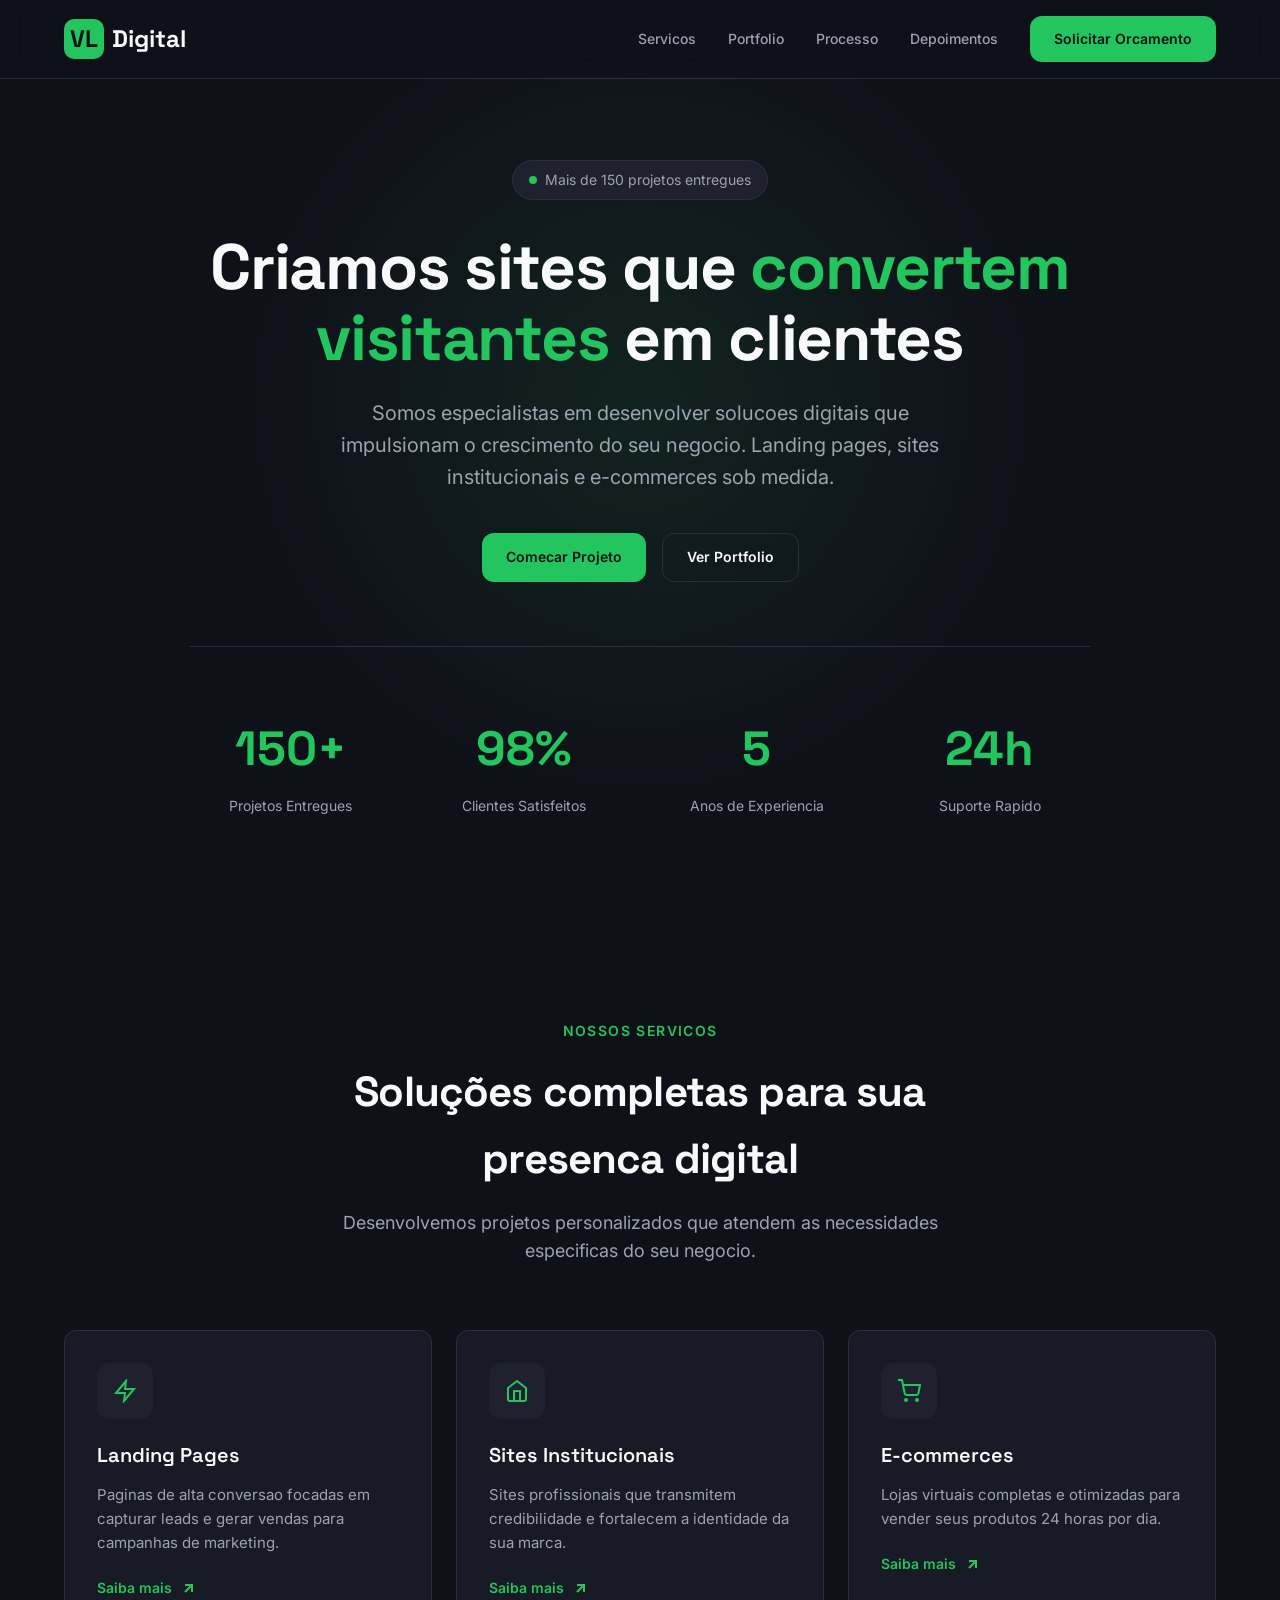
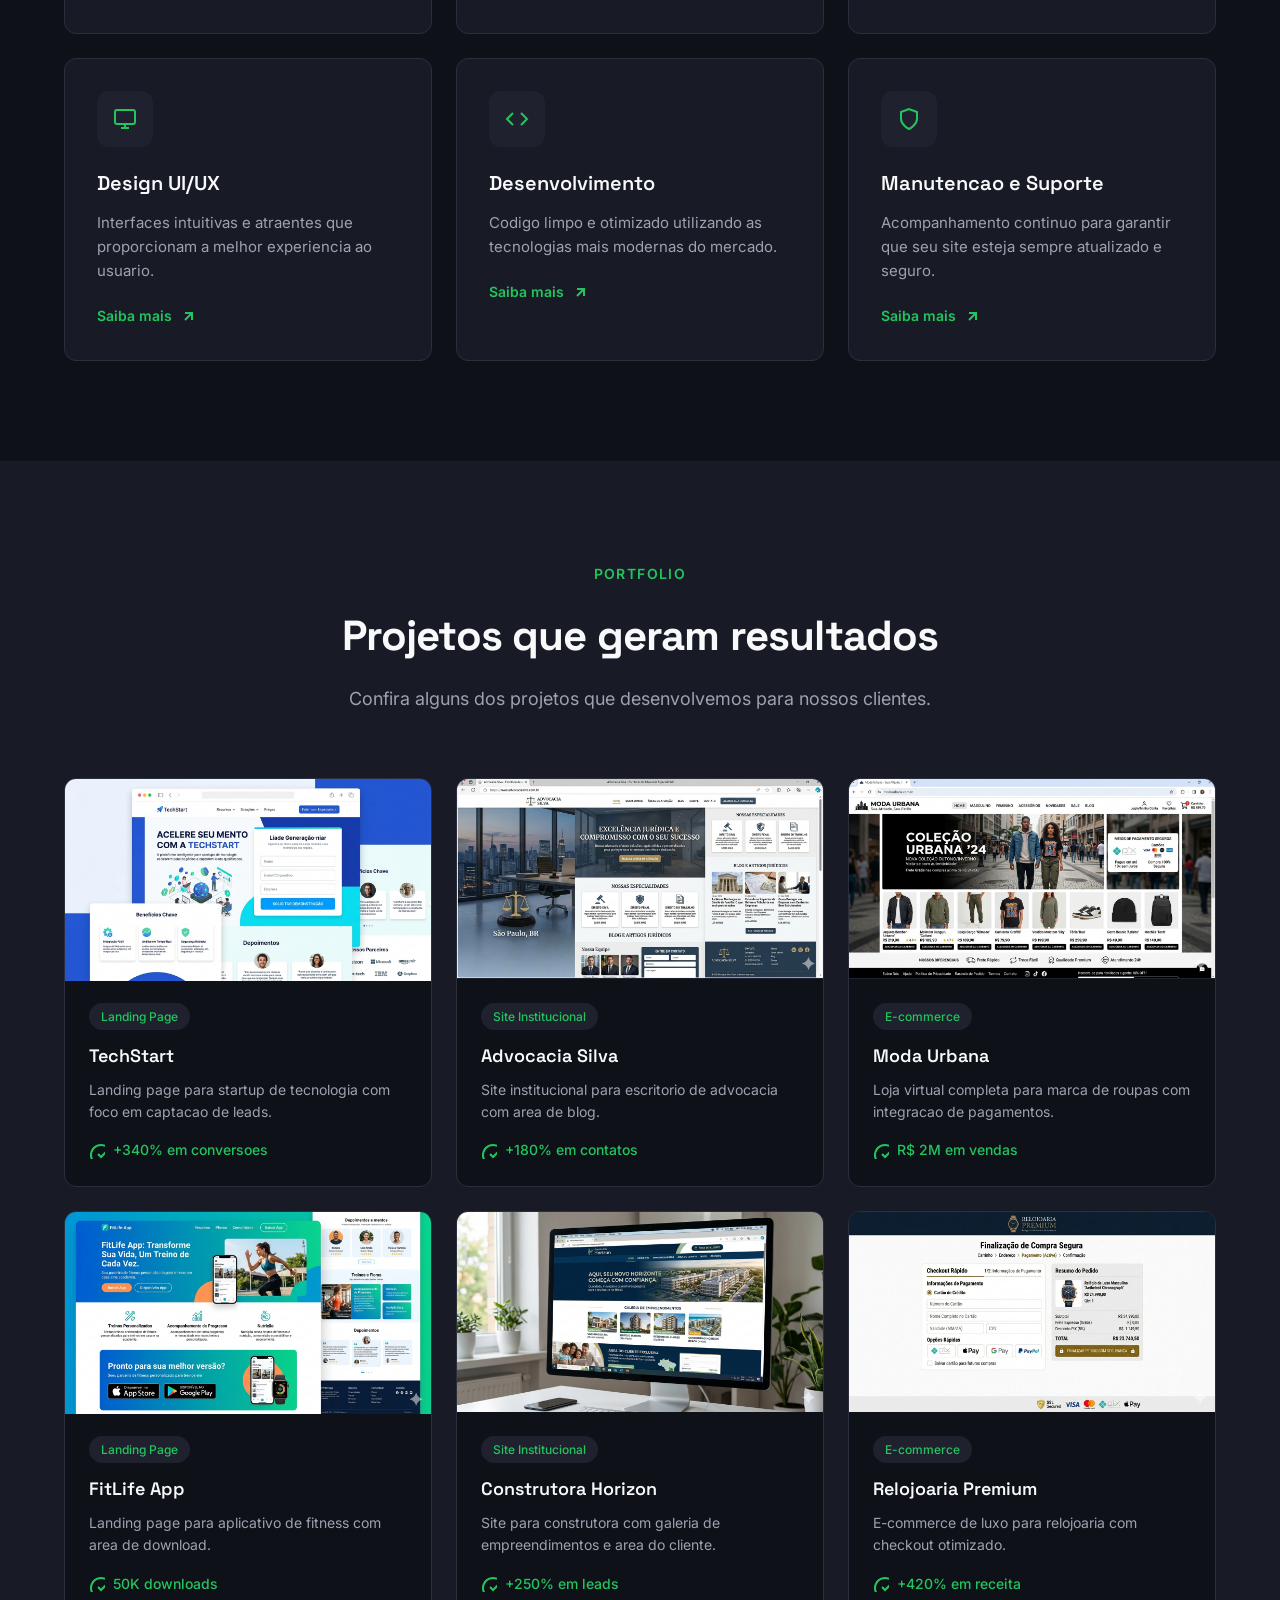
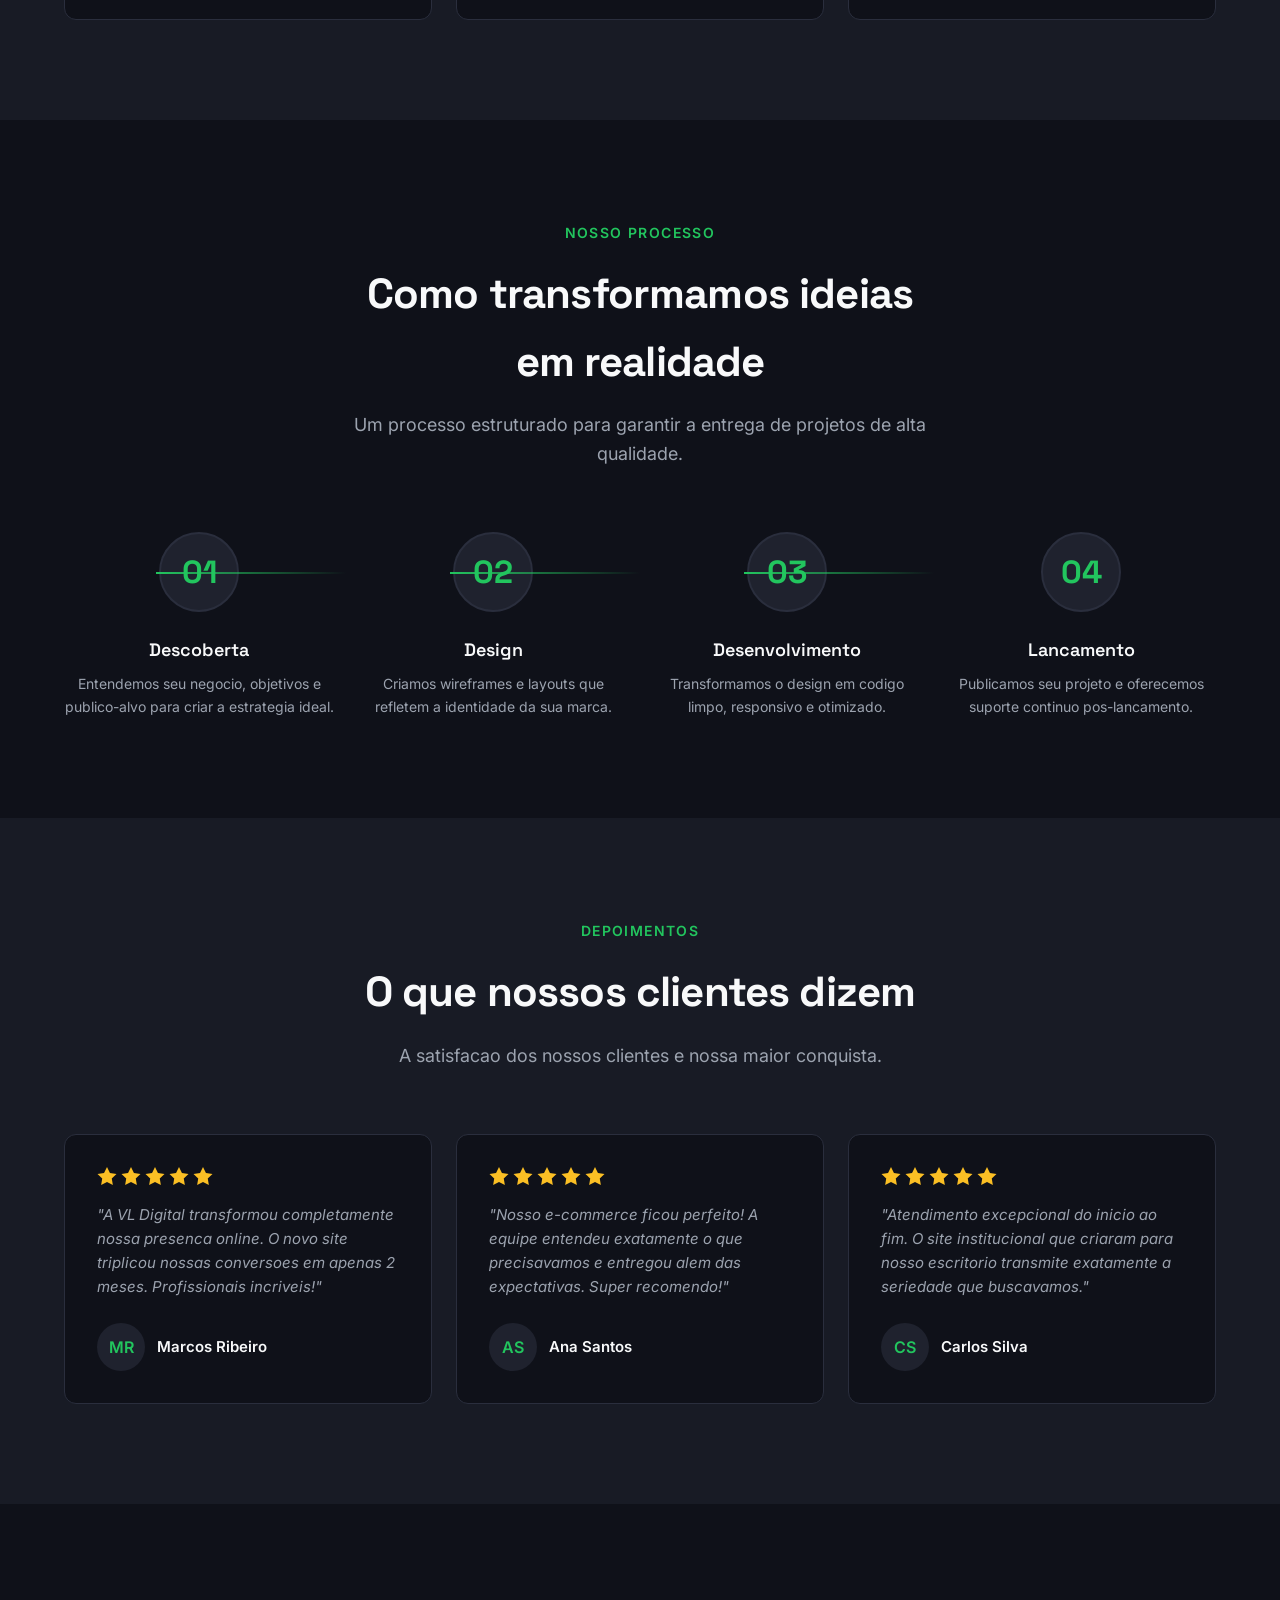
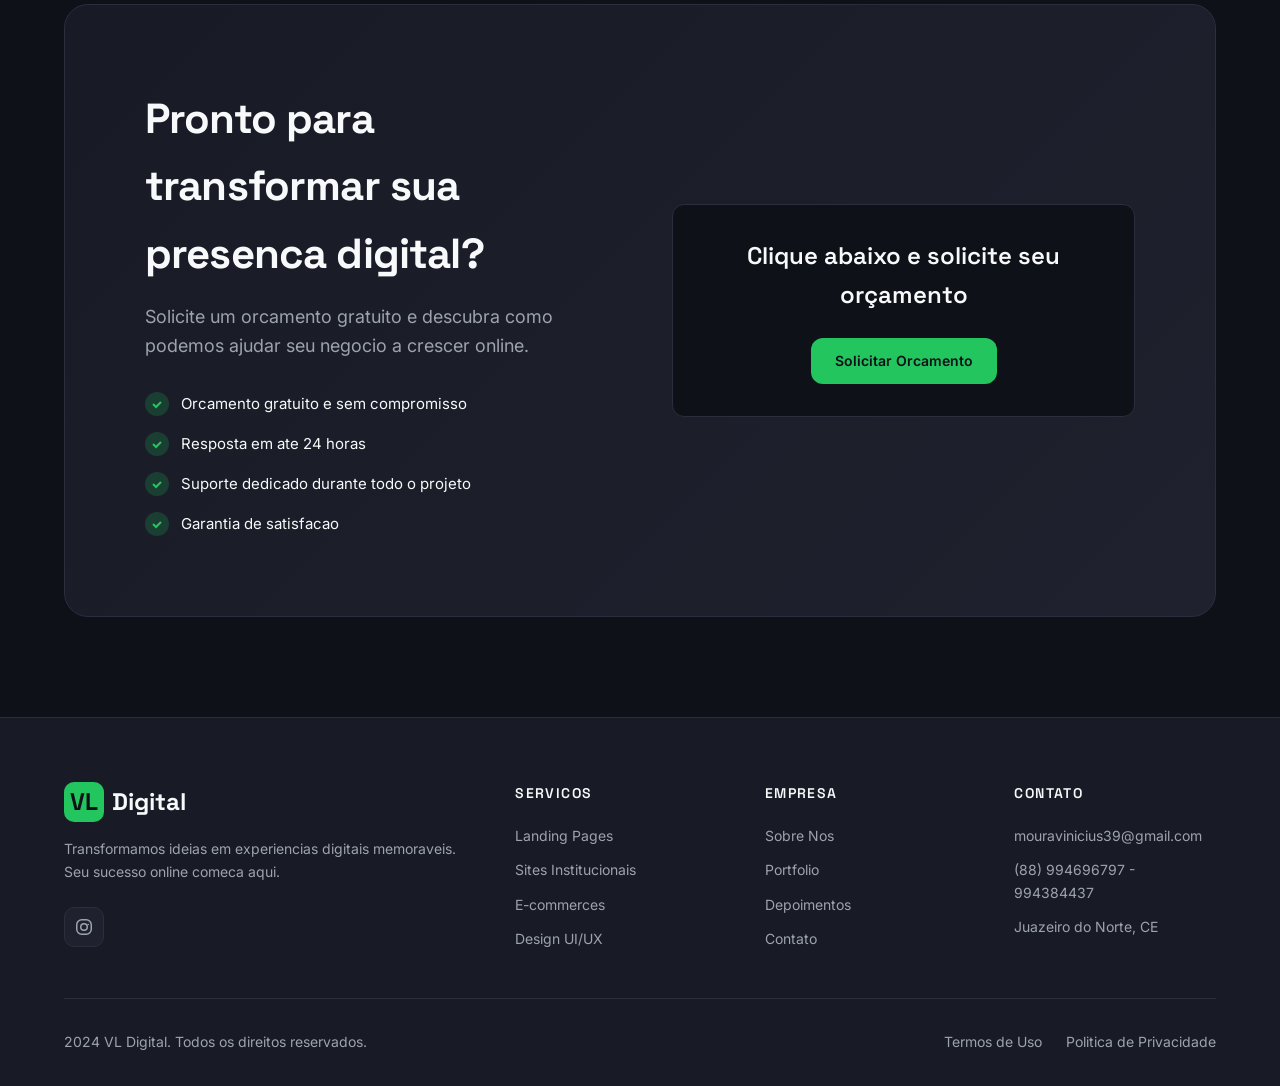
==== commit 70d342cf: "correções na aba de contatos" ====
--- a/Site-VL-Digital.html
+++ b/Site-VL-Digital.html
@@ -858,6 +858,24 @@
         flex-direction: column;
         gap: 16px;
         text-align: center;
+      }
+
+      /* MENU MOBILE */
+      @media (max-width: 768px) {
+        .nav.active {
+          display: flex;
+          flex-direction: column;
+          position: absolute;
+          top: 80px;
+          right: 24px;
+          background: var(--card);
+          padding: 20px;
+          border-radius: 12px;
+          border: 1px solid var(--border);
+          gap: 16px;
+          width: 220px;
+          box-shadow: 0 10px 30px rgba(0,0,0,0.3);
+        }
       }
     }
   </style>
@@ -1378,12 +1396,12 @@
           </a>
           <p>Transformamos ideias em experiencias digitais memoraveis. Seu sucesso online comeca aqui.</p>
           <div class="footer-social">
-            <a href="#" aria-label="Instagram">
+            <a href="https://www.instagram.com/_vldigital/" aria-label="Instagram">
               <svg width="20" height="20" fill="currentColor">
                 <path d="M7.75 2h4.5A5.75 5.75 0 0 1 18 7.75v4.5A5.75 5.75 0 0 1 12.25 18h-4.5A5.75 5.75 0 0 1 2 12.25v-4.5A5.75 5.75 0 0 1 7.75 2Zm0 1.5A4.25 4.25 0 0 0 3.5 7.75v4.5a4.25 4.25 0 0 0 4.25 4.25h4.5a4.25 4.25 0 0 0 4.25-4.25v-4.5a4.25 4.25 0 0 0-4.25-4.25h-4.5ZM10 6a4 4 0 1 1 0 8 4 4 0 0 1 0-8Zm0 1.5a2.5 2.5 0 1 0 0 5 2.5 2.5 0 0 0 0-5Zm4.25-.75a.75.75 0 1 1 0 1.5.75.75 0 0 1 0-1.5Z"/>
               </svg>
             </a>
-            <a href="#" aria-label="LinkedIn">
+           <!-- <a href="#" aria-label="LinkedIn">
               <svg width="20" height="20" fill="currentColor">
                 <path d="M16 2a2 2 0 0 1 2 2v12a2 2 0 0 1-2 2H4a2 2 0 0 1-2-2V4a2 2 0 0 1 2-2h12ZM6.5 7.5h-2v7h2v-7Zm8 0h-2v3.77c0 .66-.47 1.23-1.12 1.23-.66 0-1.13-.57-1.13-1.23V7.5h-2v4.77c0 1.61 1.14 2.73 2.75 2.73 1.03 0 1.87-.5 2.25-1.15l.25.65h1v-7ZM5.5 4a1.25 1.25 0 1 0 0 2.5 1.25 1.25 0 0 0 0-2.5Z"/>
               </svg>
@@ -1392,7 +1410,7 @@
               <svg width="20" height="20" fill="currentColor">
                 <path d="M10 2a8 8 0 0 1 6.9 12.03l.9 2.97-3.07-.81A8 8 0 1 1 10 2Zm0 1.5a6.5 6.5 0 1 0 2.38 12.56l.36-.14 1.81.48-.5-1.66.18-.34A6.5 6.5 0 0 0 10 3.5Zm-2.19 3.44c.17 0 .35 0 .5.02.18.02.42.07.66.5.27.5.87 2.13.95 2.28.08.16.13.34.03.54-.1.2-.15.32-.3.5-.15.17-.31.38-.45.51-.14.14-.29.29-.13.57.17.28.74 1.22 1.59 1.98 1.09.97 2.01 1.27 2.3 1.41.28.15.45.12.62-.07.16-.2.7-.82.89-1.1.19-.28.38-.23.63-.14.26.1 1.63.77 1.9.91.28.14.47.21.54.33.07.11.07.67-.16 1.31-.23.64-1.34 1.26-1.85 1.3-.46.04-1.02.06-1.65-.1a15 15 0 0 1-1.49-.55c-2.62-1.14-4.34-3.78-4.47-3.96-.13-.18-1.1-1.46-1.1-2.79 0-1.33.7-1.98.94-2.25.25-.27.54-.34.72-.34Z"/>
               </svg>
-            </a>
+            </a> -->
           </div>
         </div>
         <div>
@@ -1416,9 +1434,9 @@
         <div>
           <h4 class="footer-title">Contato</h4>
           <div class="footer-links">
-            <a href="mailto:contato@vldigital.com.br" class="footer-link">contato@vldigital.com.br</a>
-            <a href="tel:+5511999999999" class="footer-link">(11) 99999-9999</a>
-            <span class="footer-link">Sao Paulo, SP</span>
+            <a href="mailto:mouravinicius39@gmail.com" class="footer-link">mouravinicius39@gmail.com</a>
+            <a href="tel:+(88) 994696797 - 994384437" class="footer-link">(88) 994696797 - 994384437</a>
+            <span class="footer-link">Juazeiro do Norte, CE</span>
           </div>
         </div>
       </div>
@@ -1432,4 +1450,13 @@
     </div>
   </footer>
 </body>
+
+<script>
+  const menuBtn = document.querySelector('.mobile-menu-btn');
+  const nav = document.querySelector('.nav');
+
+  menuBtn.addEventListener('click', () => {
+    nav.classList.toggle('active');
+  });
+</script>
 </html>
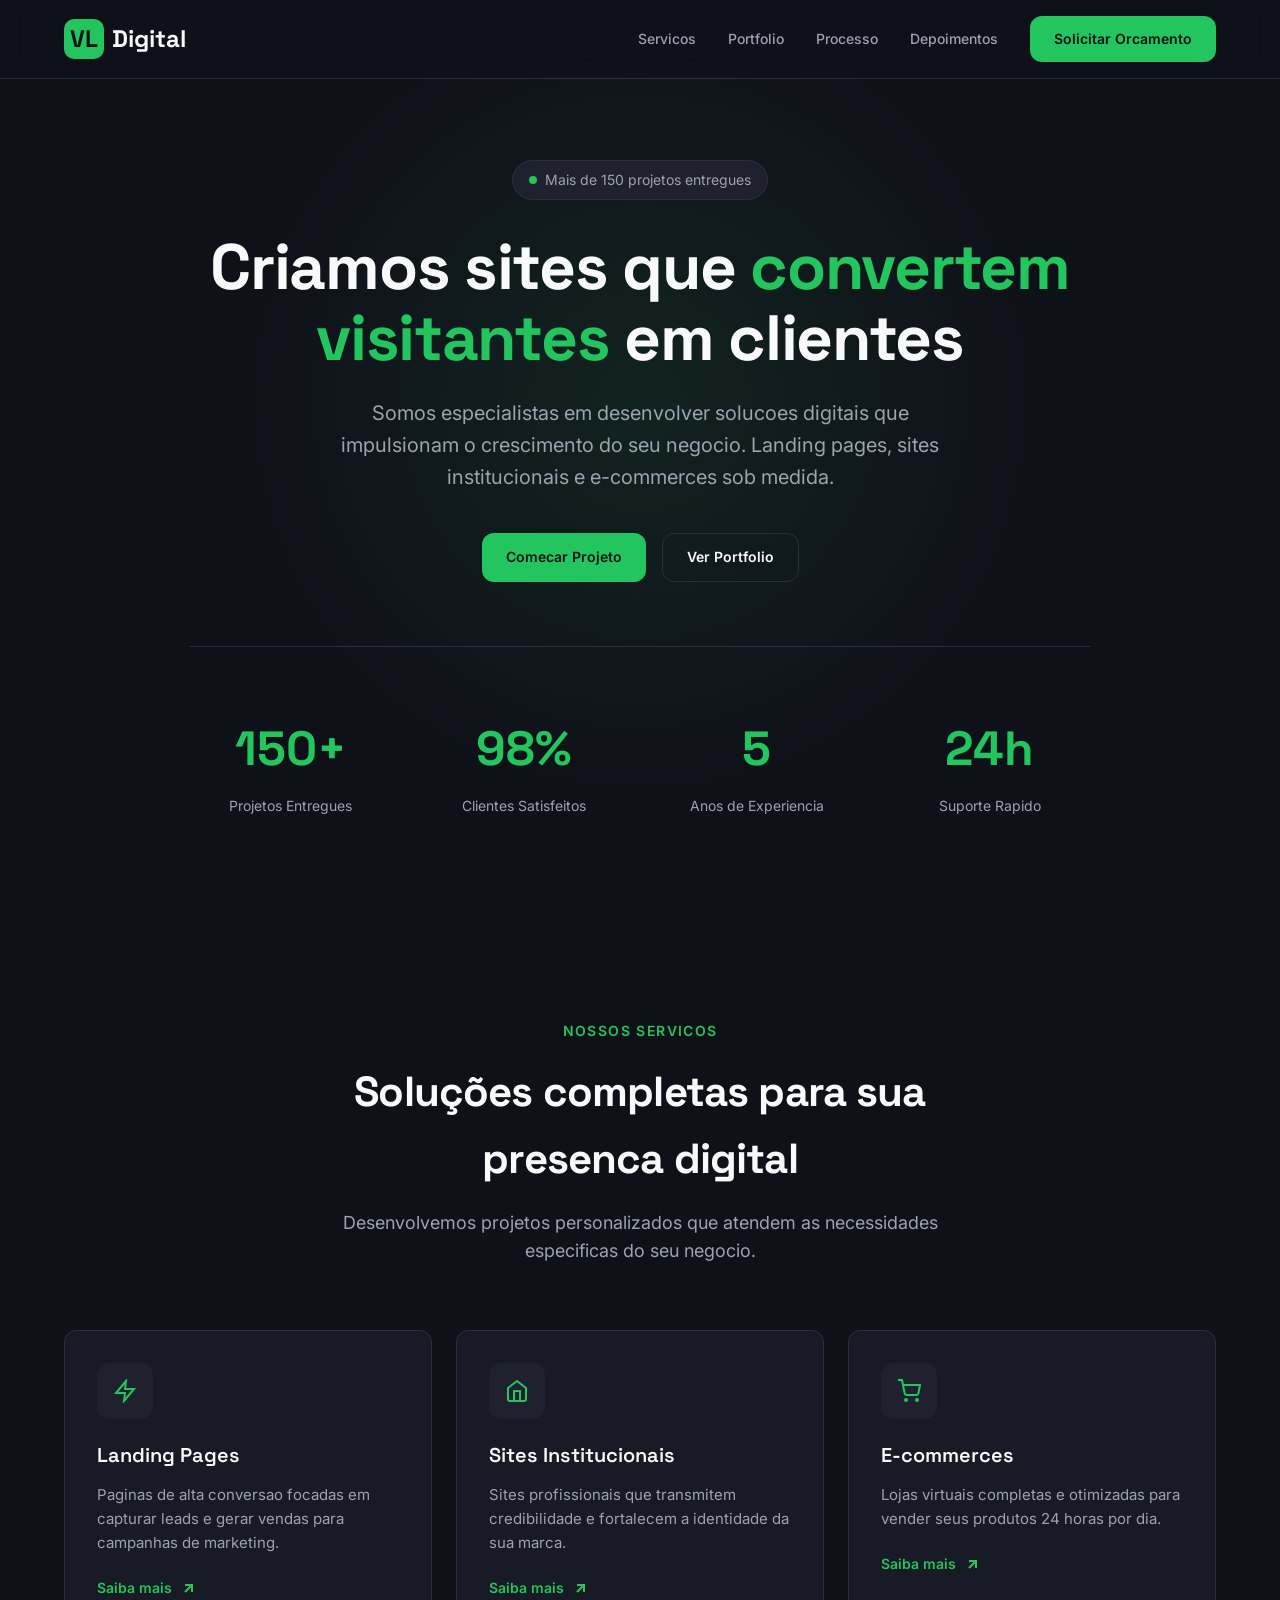
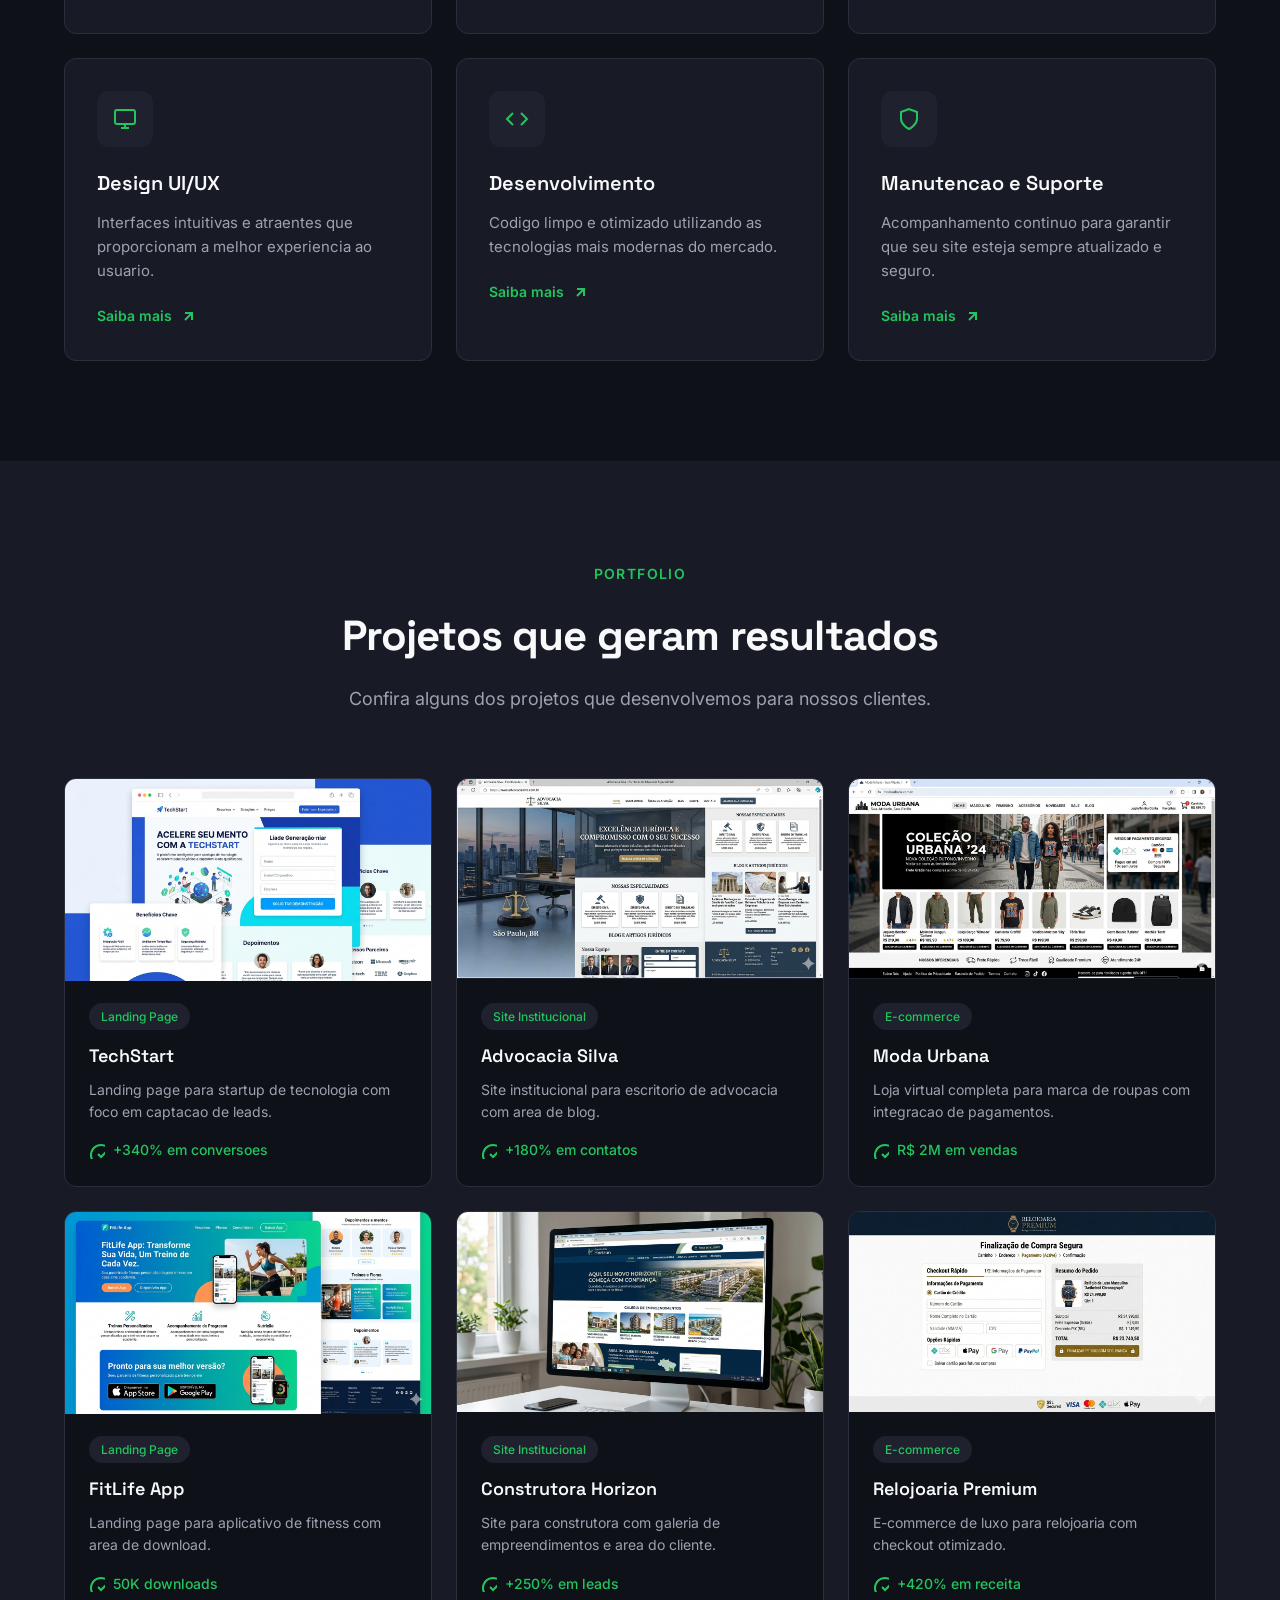
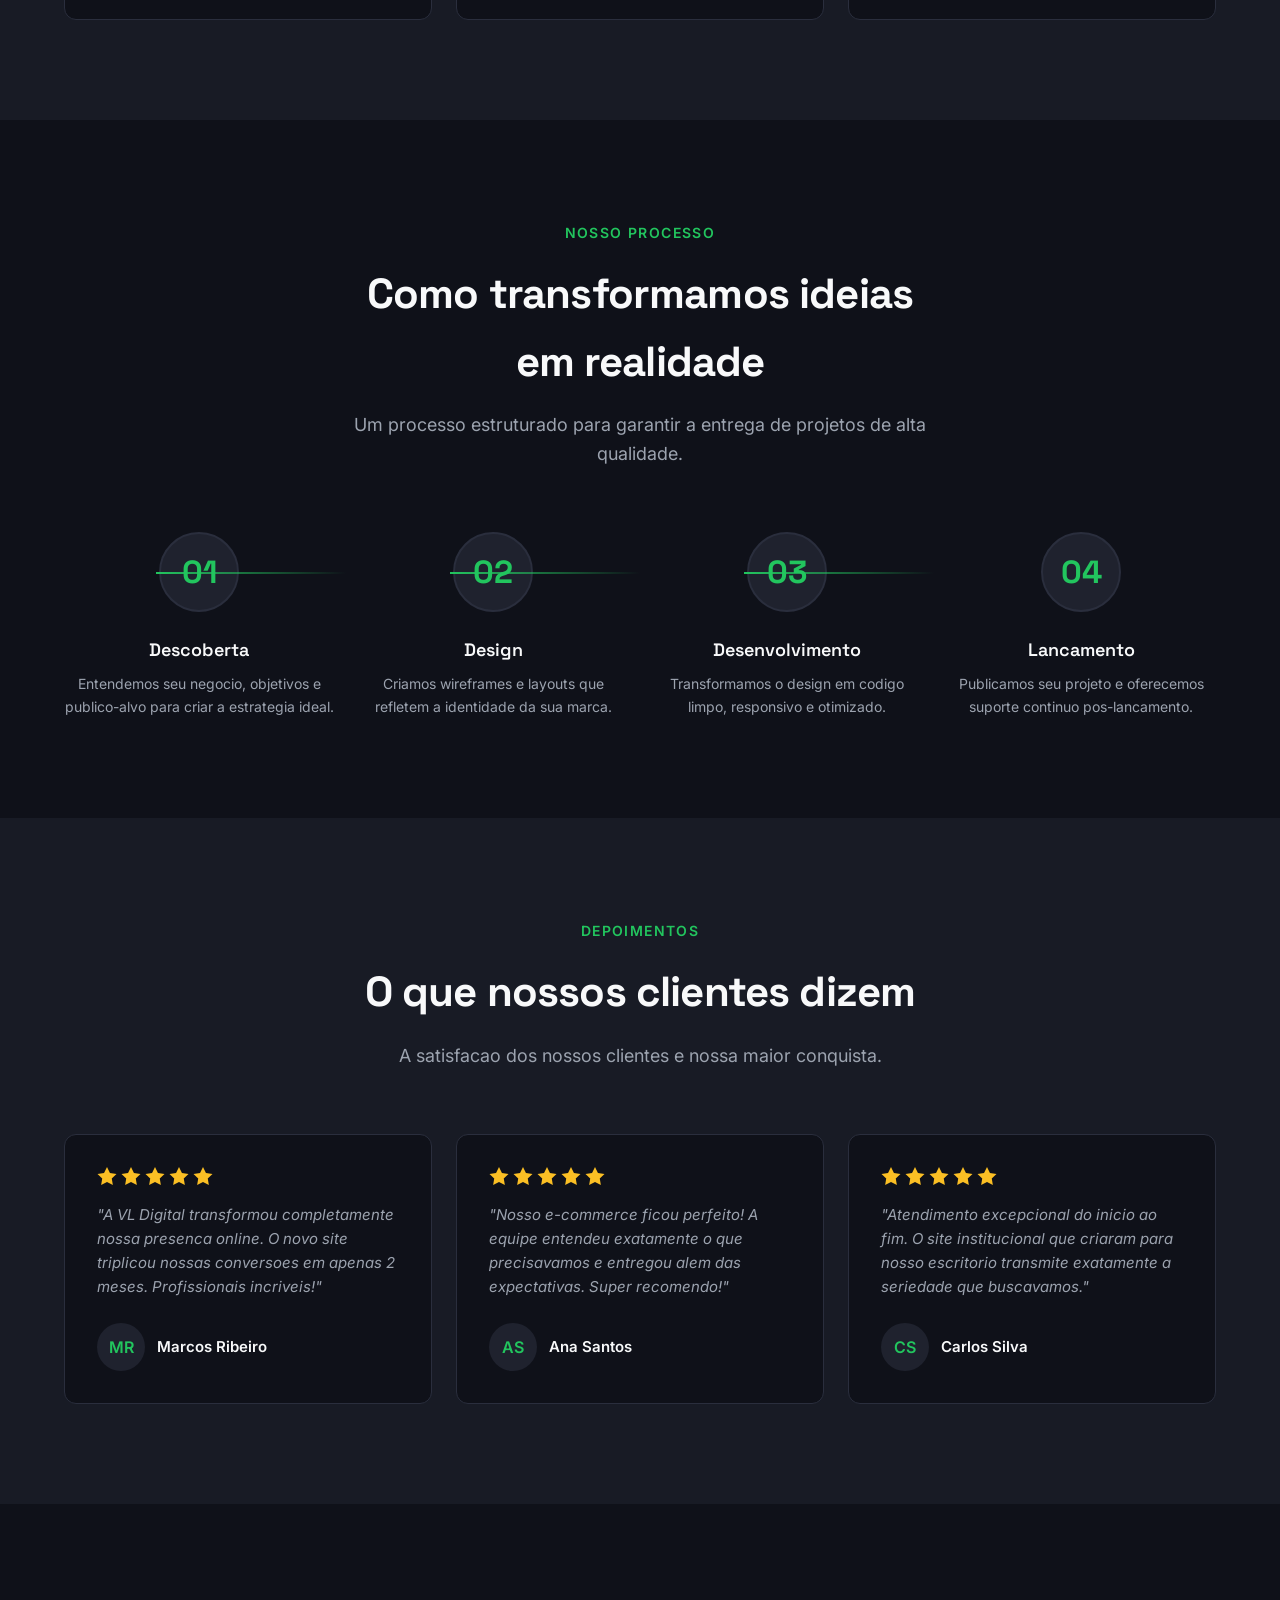
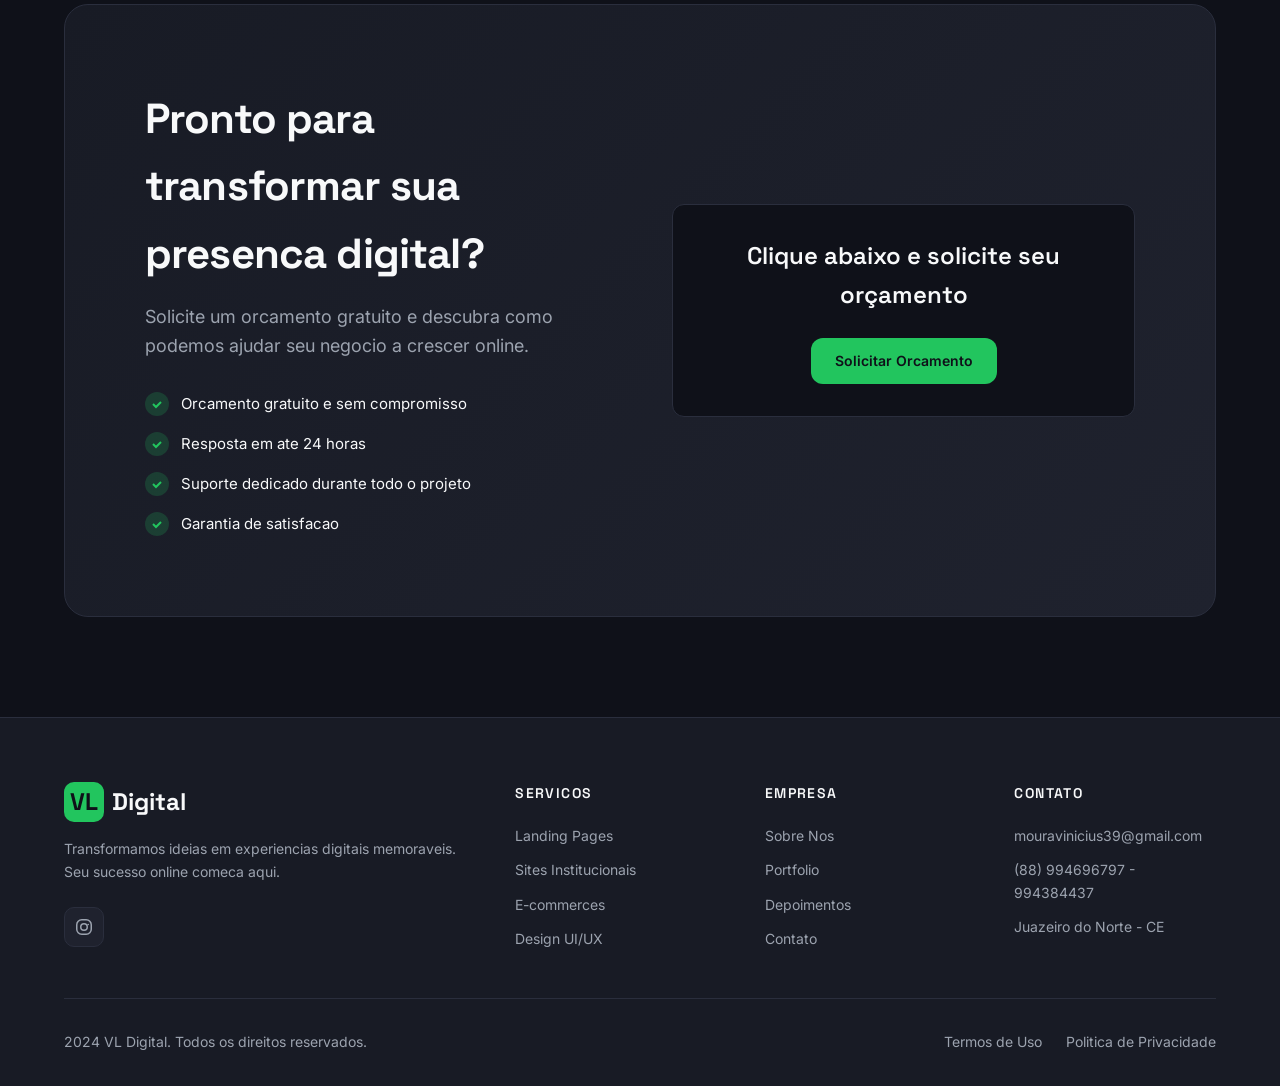
==== commit 192e9939: "Update footer location format in HTML" ====
--- a/Site-VL-Digital.html
+++ b/Site-VL-Digital.html
@@ -1436,7 +1436,7 @@
           <div class="footer-links">
             <a href="mailto:mouravinicius39@gmail.com" class="footer-link">mouravinicius39@gmail.com</a>
             <a href="tel:+(88) 994696797 - 994384437" class="footer-link">(88) 994696797 - 994384437</a>
-            <span class="footer-link">Juazeiro do Norte, CE</span>
+            <span class="footer-link">Juazeiro do Norte - CE</span>
           </div>
         </div>
       </div>
@@ -1459,4 +1459,4 @@
     nav.classList.toggle('active');
   });
 </script>
-</html>+</html>
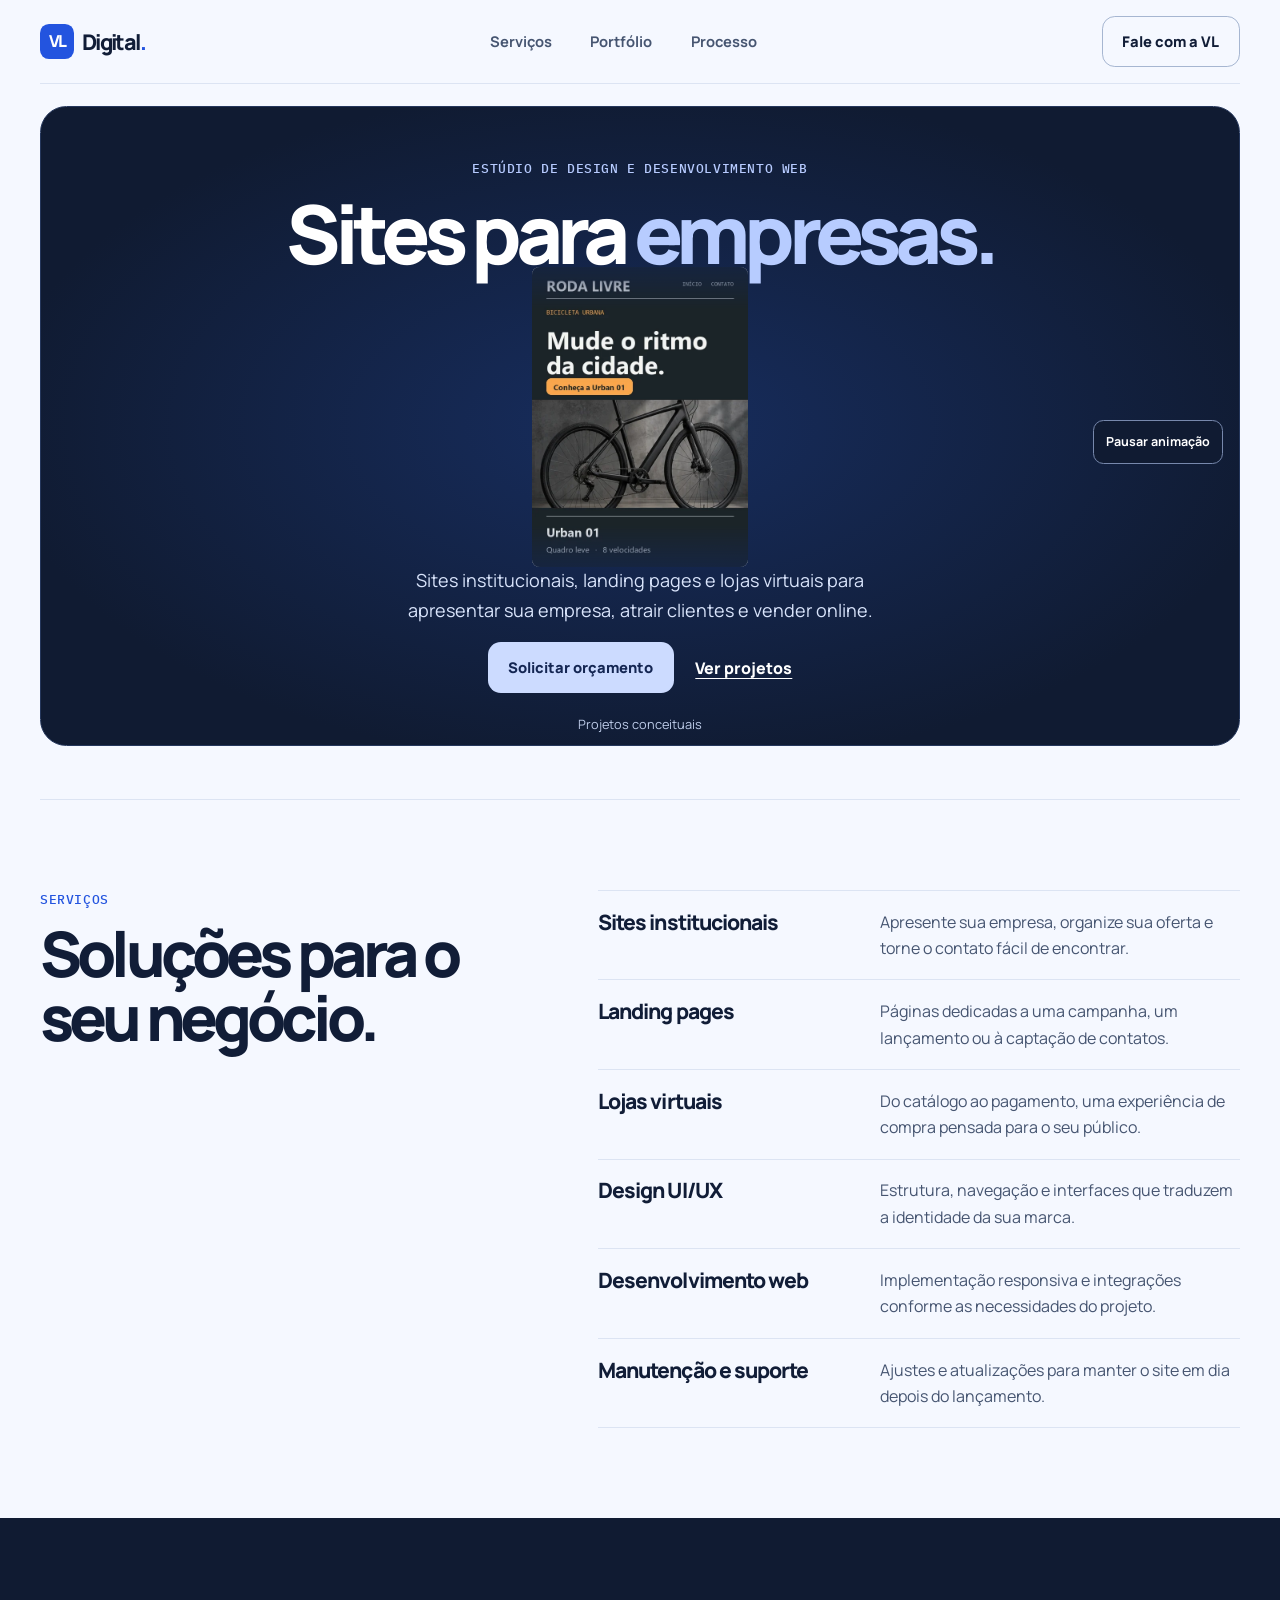
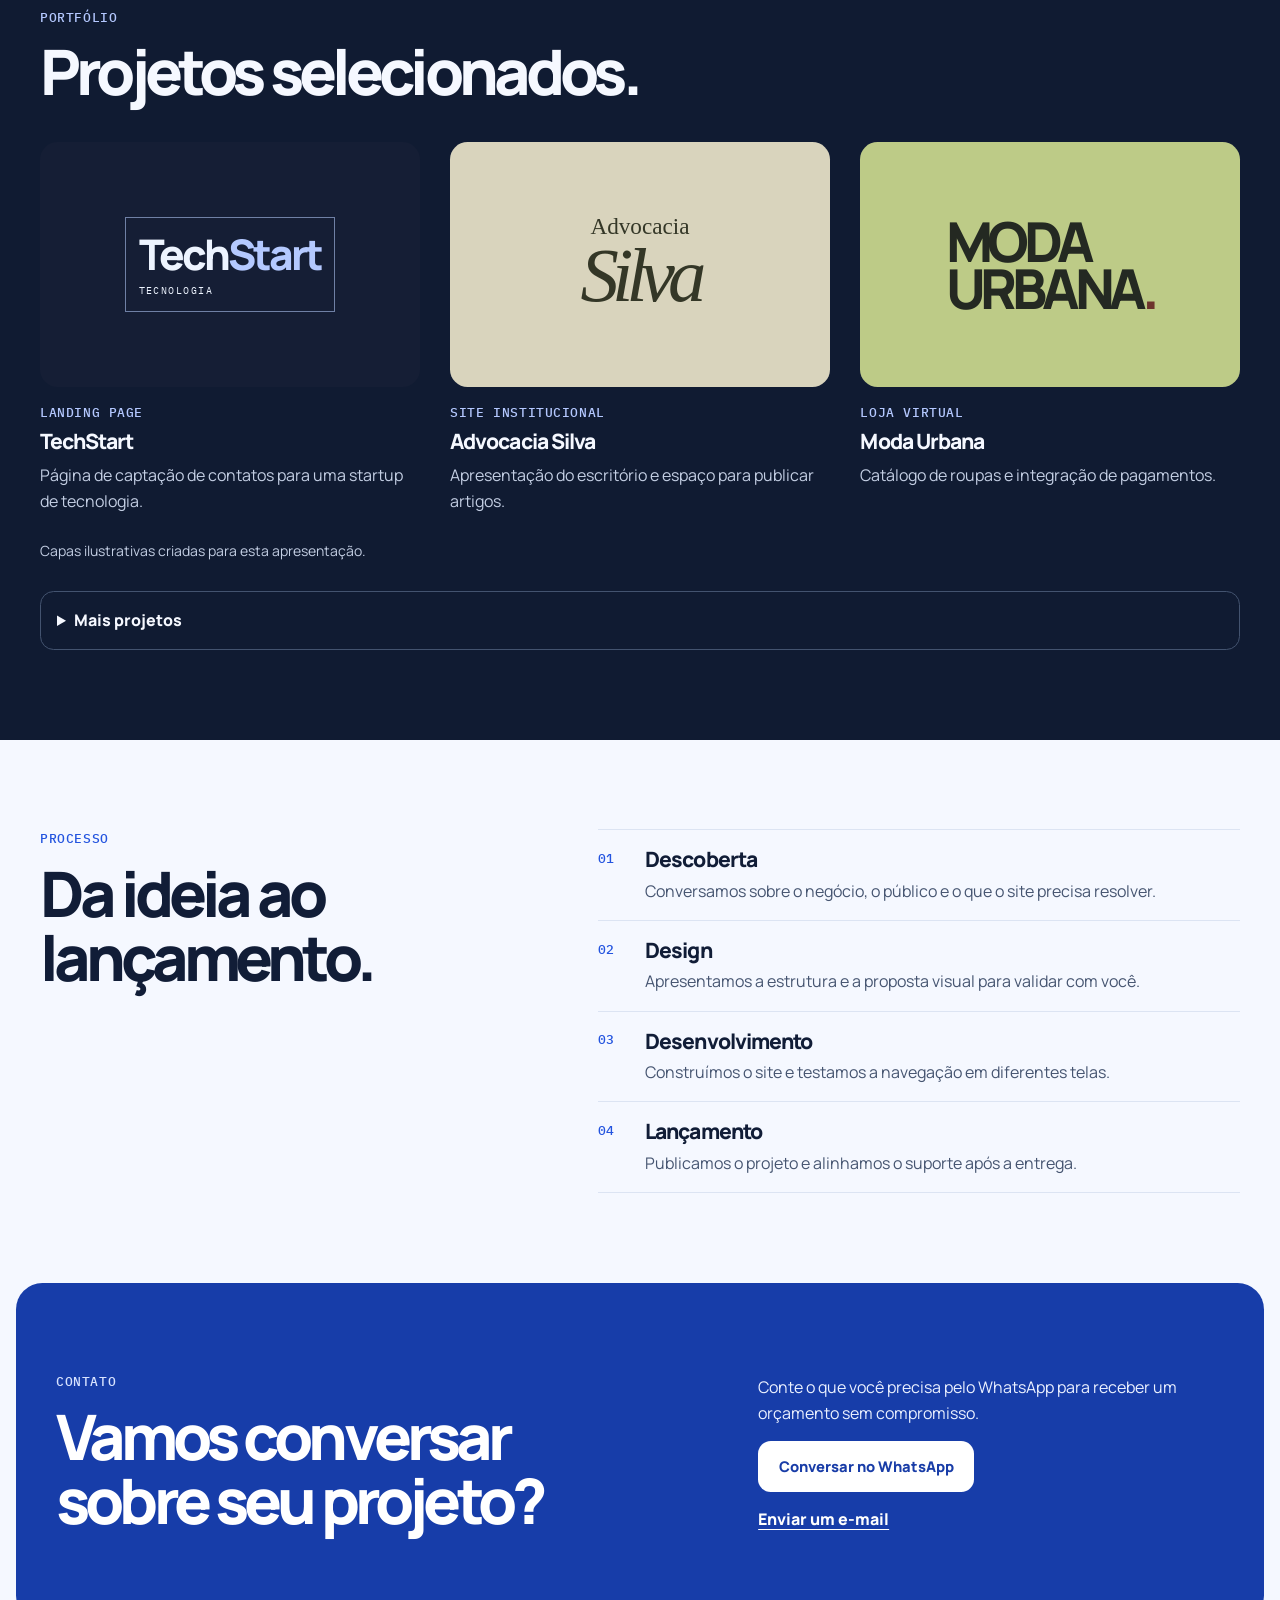
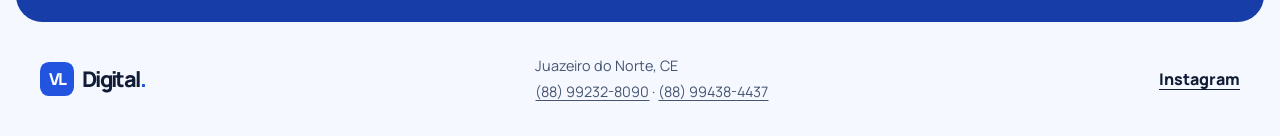
==== commit bf0e38e6: "feat(main): atualizando site vl digital" ====
--- a/Site-VL-Digital.html
+++ b/Site-VL-Digital.html
@@ -1,1462 +1,131 @@
-<!DOCTYPE html>
+<!doctype html>
 <html lang="pt-BR">
 <head>
-  <meta charset="UTF-8">
-  <meta name="viewport" content="width=device-width, initial-scale=1.0">
-  <title>VL Digital | Criamos Sites que Convertem</title>
-  <meta name="description" content="Agência especializada em desenvolvimento de sites, landing pages, sites institucionais e e-commerces. Transformamos sua presença digital em resultados.">
+  <meta charset="utf-8">
+  <meta name="viewport" content="width=device-width, initial-scale=1">
+  <meta name="theme-color" content="#f5f8ff">
+  <meta name="description" content="A VL Digital cria sites institucionais, landing pages e lojas virtuais em Juazeiro do Norte, Ceará. Conheça os serviços e solicite um orçamento.">
+  <title>VL Digital | Design e desenvolvimento web</title>
+  <link rel="icon" href="favicon.svg" type="image/svg+xml">
   <link rel="preconnect" href="https://fonts.googleapis.com">
   <link rel="preconnect" href="https://fonts.gstatic.com" crossorigin>
-  <link href="https://fonts.googleapis.com/css2?family=Inter:wght@400;500;600;700&family=Space+Grotesk:wght@500;600;700&display=swap" rel="stylesheet">
-  <style>
-    * {
-      margin: 0;
-      padding: 0;
-      box-sizing: border-box;
-    }
-
-    :root {
-      --background: #0f1119; 
-      --foreground: #f8f9fa;
-      --card: #181b25;
-      --card-foreground: #f8f9fa;
-      --primary: #22c55e;
-      --primary-foreground: #0f1119;
-      --secondary: #1f222e;
-      --muted: #2a2e3d;
-      --muted-foreground: #9ca3af;
-      --border: #2a2e3d;
-      --radius: 12px;
-    }
-
-    html {
-      scroll-behavior: smooth;
-    }
-
-    body {
-      font-family: 'Inter', system-ui, sans-serif;
-      background-color: var(--background);
-      color: var(--foreground);
-      line-height: 1.6;
-    }
-
-    h1, h2, h3, h4, h5, h6 {
-      font-family: 'Space Grotesk', system-ui, sans-serif;
-    }
-
-    a {
-      text-decoration: none;
-      color: inherit;
-    }
-
-    img {
-      max-width: 100%;
-      height: auto;
-    }
-
-    .container {
-      max-width: 1200px;
-      margin: 0 auto;
-      padding: 0 24px;
-    }
-
-    /* Header */
-    .header {
-      position: fixed;
-      top: 0;
-      left: 0;
-      right: 0;
-      z-index: 100;
-      padding: 16px 0;
-      background: rgba(15, 17, 25, 0.8);
-      backdrop-filter: blur(12px);
-      border-bottom: 1px solid var(--border);
-    }
-
-    .header-inner {
-      display: flex;
-      align-items: center;
-      justify-content: space-between;
-    }
-
-    .logo {
-      display: flex;
-      align-items: center;
-      gap: 8px;
-      font-family: 'Space Grotesk', sans-serif;
-      font-size: 24px;
-      font-weight: 700;
-    }
-
-    .logo-icon {
-      width: 40px;
-      height: 40px;
-      background: var(--primary);
-      border-radius: 10px;
-      display: flex;
-      align-items: center;
-      justify-content: center;
-      color: var(--primary-foreground);
-      font-weight: 700;
-    }
-
-    .nav {
-      display: flex;
-      align-items: center;
-      gap: 32px;
-    }
-
-    .nav-link {
-      font-size: 14px;
-      font-weight: 500;
-      color: var(--muted-foreground);
-      transition: color 0.2s;
-    }
-
-    .nav-link:hover {
-      color: var(--foreground);
-    }
-
-    .btn {
-      display: inline-flex;
-      align-items: center;
-      justify-content: center;
-      gap: 8px;
-      padding: 12px 24px;
-      border-radius: var(--radius);
-      font-size: 14px;
-      font-weight: 600;
-      cursor: pointer;
-      transition: all 0.2s;
-      border: none;
-    }
-
-    .btn-primary {
-      background: var(--primary);
-      color: var(--primary-foreground);
-    }
-
-    .btn-primary:hover {
-      background: #1ea84e;
-      transform: translateY(-2px);
-    }
-
-    .btn-secondary {
-      background: var(--secondary);
-      color: var(--foreground);
-      border: 1px solid var(--border);
-    }
-
-    .btn-secondary:hover {
-      background: var(--muted);
-    }
-
-    .btn-outline {
-      background: transparent;
-      color: var(--foreground);
-      border: 1px solid var(--border);
-    }
-
-    .btn-outline:hover {
-      background: var(--secondary);
-    }
-
-    .mobile-menu-btn {
-      display: none;
-      background: none;
-      border: none;
-      color: var(--foreground);
-      cursor: pointer;
-      padding: 8px;
-    }
-
-    /* Hero */
-    .hero {
-      padding: 160px 0 100px;
-      position: relative;
-      overflow: hidden;
-    }
-
-    .hero::before {
-      content: '';
-      position: absolute;
-      top: 0;
-      left: 50%;
-      transform: translateX(-50%);
-      width: 800px;
-      height: 800px;
-      background: radial-gradient(circle, rgba(34, 197, 94, 0.1) 0%, transparent 70%);
-      pointer-events: none;
-    }
-
-    .hero-content {
-      text-align: center;
-      max-width: 900px;
-      margin: 0 auto;
-      position: relative;
-      z-index: 1;
-    }
-
-    .hero-badge {
-      display: inline-flex;
-      align-items: center;
-      gap: 8px;
-      padding: 8px 16px;
-      background: var(--secondary);
-      border: 1px solid var(--border);
-      border-radius: 100px;
-      font-size: 14px;
-      color: var(--muted-foreground);
-      margin-bottom: 32px;
-    }
-
-    .hero-badge-dot {
-      width: 8px;
-      height: 8px;
-      background: var(--primary);
-      border-radius: 50%;
-      animation: pulse 2s infinite;
-    }
-
-    @keyframes pulse {
-      0%, 100% { opacity: 1; }
-      50% { opacity: 0.5; }
-    }
-
-    .hero-title {
-      font-size: 64px;
-      font-weight: 700;
-      line-height: 1.1;
-      margin-bottom: 24px;
-      letter-spacing: -0.02em;
-    }
-
-    .hero-title-highlight {
-      color: var(--primary);
-    }
-
-    .hero-description {
-      font-size: 20px;
-      color: var(--muted-foreground);
-      margin-bottom: 40px;
-      max-width: 600px;
-      margin-left: auto;
-      margin-right: auto;
-    }
-
-    .hero-buttons {
-      display: flex;
-      gap: 16px;
-      justify-content: center;
-      margin-bottom: 64px;
-    }
-
-    .hero-stats {
-      display: grid;
-      grid-template-columns: repeat(4, 1fr);
-      gap: 32px;
-      padding-top: 64px;
-      border-top: 1px solid var(--border);
-    }
-
-    .stat {
-      text-align: center;
-    }
-
-    .stat-value {
-      font-family: 'Space Grotesk', sans-serif;
-      font-size: 48px;
-      font-weight: 700;
-      color: var(--primary);
-      margin-bottom: 8px;
-    }
-
-    .stat-label {
-      font-size: 14px;
-      color: var(--muted-foreground);
-    }
-
-    /* Services */
-    .services {
-      padding: 100px 0;
-    }
-
-    .section-header {
-      text-align: center;
-      max-width: 600px;
-      margin: 0 auto 64px;
-    }
-
-    .section-label {
-      display: inline-block;
-      font-size: 14px;
-      font-weight: 600;
-      color: var(--primary);
-      text-transform: uppercase;
-      letter-spacing: 0.1em;
-      margin-bottom: 16px;
-    }
-
-    .section-title {
-      font-size: 42px;
-      font-weight: 700;
-      margin-bottom: 16px;
-      letter-spacing: -0.02em;
-    }
-
-    .section-description {
-      font-size: 18px;
-      color: var(--muted-foreground);
-    }
-
-    .services-grid {
-      display: grid;
-      grid-template-columns: repeat(3, 1fr);
-      gap: 24px;
-    }
-
-    .service-card {
-      background: var(--card);
-      border: 1px solid var(--border);
-      border-radius: var(--radius);
-      padding: 32px;
-      transition: all 0.3s;
-    }
-
-    .service-card:hover {
-      border-color: var(--primary);
-      transform: translateY(-4px);
-    }
-
-    .service-icon {
-      width: 56px;
-      height: 56px;
-      background: var(--secondary);
-      border-radius: 12px;
-      display: flex;
-      align-items: center;
-      justify-content: center;
-      margin-bottom: 20px;
-      color: var(--primary);
-    }
-
-    .service-title {
-      font-size: 20px;
-      font-weight: 600;
-      margin-bottom: 12px;
-    }
-
-    .service-description {
-      font-size: 15px;
-      color: var(--muted-foreground);
-      margin-bottom: 20px;
-    }
-
-    .service-link {
-      display: inline-flex;
-      align-items: center;
-      gap: 8px;
-      font-size: 14px;
-      font-weight: 600;
-      color: var(--primary);
-      transition: gap 0.2s;
-    }
-
-    .service-link:hover {
-      gap: 12px;
-    }
-
-    /* Portfolio */
-    .portfolio {
-      padding: 100px 0;
-      background: var(--card);
-    }
-
-    .portfolio-grid {
-      display: grid;
-      grid-template-columns: repeat(3, 1fr);
-      gap: 24px;
-    }
-
-    .portfolio-card {
-      background: var(--background);
-      border: 1px solid var(--border);
-      border-radius: var(--radius);
-      overflow: hidden;
-      transition: all 0.3s;
-    }
-
-    .portfolio-card:hover {
-      border-color: var(--primary);
-      transform: translateY(-4px);
-    }
-
-    .portfolio-image {
-      height: 200px;
-      background: var(--secondary);
-      display: flex;
-      align-items: center;
-      justify-content: center;
-      font-size: 48px;
-    }
-
-    .portfolio-content {
-      padding: 24px;
-    }
-
-    .portfolio-tag {
-      display: inline-block;
-      padding: 4px 12px;
-      background: var(--secondary);
-      border-radius: 100px;
-      font-size: 12px;
-      font-weight: 500;
-      color: var(--primary);
-      margin-bottom: 12px;
-    }
-
-    .portfolio-title {
-      font-size: 18px;
-      font-weight: 600;
-      margin-bottom: 8px;
-    }
-
-    .portfolio-description {
-      font-size: 14px;
-      color: var(--muted-foreground);
-      margin-bottom: 16px;
-    }
-
-    .portfolio-result {
-      display: flex;
-      align-items: center;
-      gap: 8px;
-      font-size: 14px;
-      color: var(--primary);
-      font-weight: 500;
-    }
-
-    /* Process */
-    .process {
-      padding: 100px 0;
-    }
-
-    .process-grid {
-      display: grid;
-      grid-template-columns: repeat(4, 1fr);
-      gap: 24px;
-    }
-
-    .process-step {
-      text-align: center;
-      position: relative;
-    }
-
-    .process-step:not(:last-child)::after {
-      content: '';
-      position: absolute;
-      top: 40px;
-      right: -12px;
-      width: calc(100% - 80px);
-      height: 2px;
-      background: linear-gradient(90deg, var(--primary), transparent);
-    }
-
-    .process-number {
-      width: 80px;
-      height: 80px;
-      background: var(--secondary);
-      border: 2px solid var(--border);
-      border-radius: 50%;
-      display: flex;
-      align-items: center;
-      justify-content: center;
-      margin: 0 auto 24px;
-      font-family: 'Space Grotesk', sans-serif;
-      font-size: 32px;
-      font-weight: 700;
-      color: var(--primary);
-      transition: all 0.3s;
-    }
-
-    .process-step:hover .process-number {
-      border-color: var(--primary);
-      background: rgba(34, 197, 94, 0.1);
-    }
-
-    .process-title {
-      font-size: 18px;
-      font-weight: 600;
-      margin-bottom: 8px;
-    }
-
-    .process-description {
-      font-size: 14px;
-      color: var(--muted-foreground);
-    }
-
-    /* Testimonials */
-    .testimonials {
-      padding: 100px 0;
-      background: var(--card);
-    }
-
-    .testimonials-grid {
-      display: grid;
-      grid-template-columns: repeat(3, 1fr);
-      gap: 24px;
-    }
-
-    .testimonial-card {
-      background: var(--background);
-      border: 1px solid var(--border);
-      border-radius: var(--radius);
-      padding: 32px;
-    }
-
-    .testimonial-stars {
-      display: flex;
-      gap: 4px;
-      margin-bottom: 16px;
-      color: #fbbf24;
-    }
-
-    .testimonial-text {
-      font-size: 15px;
-      color: var(--muted-foreground);
-      margin-bottom: 24px;
-      font-style: italic;
-    }
-
-    .testimonial-author {
-      display: flex;
-      align-items: center;
-      gap: 12px;
-    }
-
-    .testimonial-avatar {
-      width: 48px;
-      height: 48px;
-      background: var(--secondary);
-      border-radius: 50%;
-      display: flex;
-      align-items: center;
-      justify-content: center;
-      font-weight: 600;
-      color: var(--primary);
-    }
-
-    .testimonial-name {
-      font-size: 15px;
-      font-weight: 600;
-    }
-
-    .testimonial-role {
-      font-size: 13px;
-      color: var(--muted-foreground);
-    }
-
-    /* CTA */
-    .cta {
-      padding: 100px 0;
-    }
-
-    .cta-box {
-      background: linear-gradient(135deg, var(--card) 0%, var(--secondary) 100%);
-      border: 1px solid var(--border);
-      border-radius: 24px;
-      padding: 80px;
-      display: grid;
-      grid-template-columns: 1fr 1fr;
-      gap: 64px;
-      align-items: center;
-    }
-
-    .cta-content h2 {
-      font-size: 42px;
-      font-weight: 700;
-      margin-bottom: 16px;
-      letter-spacing: -0.02em;
-    }
-
-    .cta-content p {
-      font-size: 18px;
-      color: var(--muted-foreground);
-      margin-bottom: 32px;
-    }
-
-    .cta-features {
-      display: flex;
-      flex-direction: column;
-      gap: 16px;
-    }
-
-    .cta-feature {
-      display: flex;
-      align-items: center;
-      gap: 12px;
-      font-size: 15px;
-    }
-
-    .cta-feature-icon {
-      width: 24px;
-      height: 24px;
-      background: rgba(34, 197, 94, 0.2);
-      border-radius: 50%;
-      display: flex;
-      align-items: center;
-      justify-content: center;
-      color: var(--primary);
-      font-size: 12px;
-    }
-
-    .cta-form {
-      background: var(--background);
-      border: 1px solid var(--border);
-      border-radius: var(--radius);
-      padding: 32px;
-    }
-
-    .cta-form h3 {
-      font-size: 24px;
-      font-weight: 600;
-      margin-bottom: 24px;
-      text-align: center;
-    }
-
-    .form-group {
-      margin-bottom: 16px;
-    }
-
-    .form-label {
-      display: block;
-      font-size: 14px;
-      font-weight: 500;
-      margin-bottom: 8px;
-    }
-
-    .form-input,
-    .form-select,
-    .form-textarea {
-      width: 100%;
-      padding: 12px 16px;
-      background: var(--secondary);
-      border: 1px solid var(--border);
-      border-radius: var(--radius);
-      color: var(--foreground);
-      font-size: 14px;
-      font-family: inherit;
-      transition: border-color 0.2s;
-    }
-
-    .form-input:focus,
-    .form-select:focus,
-    .form-textarea:focus {
-      outline: none;
-      border-color: var(--primary);
-    }
-
-    .form-textarea {
-      resize: vertical;
-      min-height: 100px;
-    }
-
-    .form-submit {
-      width: 100%;
-      margin-top: 8px;
-    }
-
-    /* Footer */
-    .footer {
-      background: var(--card);
-      border-top: 1px solid var(--border);
-      padding: 64px 0 32px;
-    }
-
-    .footer-grid {
-      display: grid;
-      grid-template-columns: 2fr 1fr 1fr 1fr;
-      gap: 48px;
-      margin-bottom: 48px;
-    }
-
-    .footer-brand p {
-      font-size: 14px;
-      color: var(--muted-foreground);
-      margin-top: 16px;
-      margin-bottom: 24px;
-    }
-
-    .footer-social {
-      display: flex;
-      gap: 12px;
-    }
-
-    .footer-social a {
-      width: 40px;
-      height: 40px;
-      background: var(--secondary);
-      border: 1px solid var(--border);
-      border-radius: 10px;
-      display: flex;
-      align-items: center;
-      justify-content: center;
-      color: var(--muted-foreground);
-      transition: all 0.2s;
-    }
-
-    .footer-social a:hover {
-      border-color: var(--primary);
-      color: var(--primary);
-    }
-
-    .footer-title {
-      font-size: 14px;
-      font-weight: 600;
-      text-transform: uppercase;
-      letter-spacing: 0.1em;
-      margin-bottom: 20px;
-    }
-
-    .footer-links {
-      display: flex;
-      flex-direction: column;
-      gap: 12px;
-    }
-
-    .footer-link {
-      font-size: 14px;
-      color: var(--muted-foreground);
-      transition: color 0.2s;
-    }
-
-    .footer-link:hover {
-      color: var(--primary);
-    }
-
-    .footer-bottom {
-      padding-top: 32px;
-      border-top: 1px solid var(--border);
-      display: flex;
-      justify-content: space-between;
-      align-items: center;
-    }
-
-    .footer-copyright {
-      font-size: 14px;
-      color: var(--muted-foreground);
-    }
-
-    .footer-legal {
-      display: flex;
-      gap: 24px;
-    }
-
-    .footer-legal a {
-      font-size: 14px;
-      color: var(--muted-foreground);
-      transition: color 0.2s;
-    }
-
-    .footer-legal a:hover {
-      color: var(--foreground);
-    }
-
-    /* Responsive */
-    @media (max-width: 1024px) {
-      .hero-title {
-        font-size: 48px;
-      }
-
-      .services-grid,
-      .portfolio-grid,
-      .testimonials-grid {
-        grid-template-columns: repeat(2, 1fr);
-      }
-
-      .process-grid {
-        grid-template-columns: repeat(2, 1fr);
-        gap: 48px;
-      }
-
-      .process-step::after {
-        display: none;
-      }
-
-      .cta-box {
-        grid-template-columns: 1fr;
-        padding: 48px;
-      }
-
-      .footer-grid {
-        grid-template-columns: repeat(2, 1fr);
-      }
-    }
-
-    @media (max-width: 768px) {
-      .nav {
-        display: none;
-      }
-
-      .mobile-menu-btn {
-        display: block;
-      }
-
-      .hero {
-        padding: 120px 0 60px;
-      }
-
-      .hero-title {
-        font-size: 36px;
-      }
-
-      .hero-description {
-        font-size: 16px;
-      }
-
-      .hero-buttons {
-        flex-direction: column;
-      }
-
-      .hero-stats {
-        grid-template-columns: repeat(2, 1fr);
-        gap: 24px;
-      }
-
-      .stat-value {
-        font-size: 36px;
-      }
-
-      .section-title {
-        font-size: 32px;
-      }
-
-      .services-grid,
-      .portfolio-grid,
-      .testimonials-grid {
-        grid-template-columns: 1fr;
-      }
-
-      .process-grid {
-        grid-template-columns: 1fr;
-      }
-
-      .cta-box {
-        padding: 32px;
-      }
-
-      .cta-content h2 {
-        font-size: 32px;
-      }
-
-      .footer-grid {
-        grid-template-columns: 1fr;
-        gap: 32px;
-      }
-
-      .footer-bottom {
-        flex-direction: column;
-        gap: 16px;
-        text-align: center;
-      }
-
-      /* MENU MOBILE */
-      @media (max-width: 768px) {
-        .nav.active {
-          display: flex;
-          flex-direction: column;
-          position: absolute;
-          top: 80px;
-          right: 24px;
-          background: var(--card);
-          padding: 20px;
-          border-radius: 12px;
-          border: 1px solid var(--border);
-          gap: 16px;
-          width: 220px;
-          box-shadow: 0 10px 30px rgba(0,0,0,0.3);
-        }
-      }
-    }
-  </style>
+  <link href="https://fonts.googleapis.com/css2?family=Manrope:wght@400..800&family=IBM+Plex+Mono:wght@400;500&display=swap" rel="stylesheet">
+  <link rel="stylesheet" href="estilos.css">
+  <script src="image-stream-hero.js" defer></script>
 </head>
-<body>
-  <!-- Header -->
-  <header class="header">
-    <div class="container header-inner">
-      <a href="#" class="logo">
-        <div class="logo-icon">VL</div>
-        <span>Digital</span>
-      </a>
-      <nav class="nav">
-        <a href="#servicos" class="nav-link">Servicos</a>
-        <a href="#portfolio" class="nav-link">Portfolio</a>
-        <a href="#processo" class="nav-link">Processo</a>
-        <a href="#depoimentos" class="nav-link">Depoimentos</a>
-        <a 
-          href="https://wa.me/5588994696797?text=Olá,%20gostaria%20de%20solicitar%20um%20orçamento"
-          target="_blank" 
-          class="btn btn-primary">Solicitar Orcamento</a>
+<body id="inicio">
+  <a class="skip" href="#conteudo">Ir para o conteúdo</a>
+  <header class="site-header">
+    <div class="wrap header-inner">
+      <a class="brand" href="#inicio" aria-label="VL Digital, início"><span class="brand-icon" aria-hidden="true">VL</span> Digital<span class="brand-dot" aria-hidden="true">.</span></a>
+      <nav class="main-nav" aria-label="Navegação principal">
+        <a href="#servicos">Serviços</a>
+        <a href="#portfolio">Portfólio</a>
+        <a href="#processo">Processo</a>
       </nav>
-      <button class="mobile-menu-btn">
-        <svg width="24" height="24" fill="none" stroke="currentColor" stroke-width="2">
-          <path d="M3 12h18M3 6h18M3 18h18"></path>
-        </svg>
-      </button>
+      <a class="button button-outline" href="#contato">Fale com a VL</a>
     </div>
   </header>
 
-  <!-- Hero -->
-  <section class="hero">
-    <div class="container">
-      <div class="hero-content">
-        <div class="hero-badge">
-          <span class="hero-badge-dot"></span>
-          Mais de 150 projetos entregues
-        </div>
-        <h1 class="hero-title">
-          Criamos sites que <span class="hero-title-highlight">convertem visitantes</span> em clientes
-        </h1>
-        <p class="hero-description">
-          Somos especialistas em desenvolver solucoes digitais que impulsionam o crescimento do seu negocio. Landing pages, sites institucionais e e-commerces sob medida.
-        </p>
-        <div class="hero-buttons">
-          <a href="#contato" class="btn btn-primary">Comecar Projeto</a>
-          <a href="#portfolio" class="btn btn-outline">Ver Portfolio</a>
-        </div>
-        <div class="hero-stats">
-          <div class="stat">
-            <div class="stat-value">150+</div>
-            <div class="stat-label">Projetos Entregues</div>
-          </div>
-          <div class="stat">
-            <div class="stat-value">98%</div>
-            <div class="stat-label">Clientes Satisfeitos</div>
-          </div>
-          <div class="stat">
-            <div class="stat-value">5</div>
-            <div class="stat-label">Anos de Experiencia</div>
-          </div>
-          <div class="stat">
-            <div class="stat-value">24h</div>
-            <div class="stat-label">Suporte Rapido</div>
-          </div>
+  <main id="conteudo">
+    <section class="wrap hero" aria-labelledby="titulo">
+      <div class="stream-scene" aria-hidden="true">
+        <div class="stream-rails"></div>
+      </div>
+      <div class="hero-heading">
+        <p class="label">Estúdio de design e desenvolvimento web</p>
+        <h1 id="titulo">Sites para <em>empresas.</em></h1>
+      </div>
+      <div class="hero-copy">
+        <p class="hero-description">Sites institucionais, landing pages e lojas virtuais para apresentar sua empresa, atrair clientes e vender online.</p>
+        <div class="hero-actions">
+          <a class="button button-primary" href="#contato">Solicitar orçamento</a>
+          <a class="text-link" href="#portfolio">Ver projetos</a>
         </div>
       </div>
-    </div>
-  </section>
+      <p class="stream-caption">Projetos conceituais</p>
+      <button class="stream-toggle" type="button" hidden>Pausar animação</button>
+    </section>
 
-  <!-- Services -->
-  <section class="services" id="servicos">
-    <div class="container">
-      <div class="section-header">
-        <span class="section-label">Nossos Servicos</span>
-        <h2 class="section-title">Soluções completas para sua presenca digital</h2>
-        <p class="section-description">
-          Desenvolvemos projetos personalizados que atendem as necessidades especificas do seu negocio.
-        </p>
+    <section class="wrap services section" id="servicos" aria-labelledby="servicos-titulo">
+      <div class="section-heading">
+        <p class="label">Serviços</p>
+        <h2 id="servicos-titulo">Soluções para o seu negócio.</h2>
       </div>
-      <div class="services-grid">
-        <div class="service-card">
-          <div class="service-icon">
-            <svg width="24" height="24" fill="none" stroke="currentColor" stroke-width="2">
-              <path d="M13 2L3 14h9l-1 8 10-12h-9l1-8z"></path>
-            </svg>
-          </div>
-          <h3 class="service-title">Landing Pages</h3>
-          <p class="service-description">
-            Paginas de alta conversao focadas em capturar leads e gerar vendas para campanhas de marketing.
-          </p>
-          <a href="#contato" class="service-link">
-            Saiba mais
-            <svg width="16" height="16" fill="none" stroke="currentColor" stroke-width="2">
-              <path d="M5 12l7-7M5 5h7v7"></path>
-            </svg>
-          </a>
+      <div class="service-list">
+        <article><h3>Sites institucionais</h3><p>Apresente sua empresa, organize sua oferta e torne o contato fácil de encontrar.</p></article>
+        <article><h3>Landing pages</h3><p>Páginas dedicadas a uma campanha, um lançamento ou à captação de contatos.</p></article>
+        <article><h3>Lojas virtuais</h3><p>Do catálogo ao pagamento, uma experiência de compra pensada para o seu público.</p></article>
+        <article><h3>Design UI/UX</h3><p>Estrutura, navegação e interfaces que traduzem a identidade da sua marca.</p></article>
+        <article><h3>Desenvolvimento web</h3><p>Implementação responsiva e integrações conforme as necessidades do projeto.</p></article>
+        <article><h3>Manutenção e suporte</h3><p>Ajustes e atualizações para manter o site em dia depois do lançamento.</p></article>
+      </div>
+    </section>
+
+    <section class="portfolio section" id="portfolio" aria-labelledby="portfolio-titulo">
+      <div class="wrap">
+        <div class="section-heading">
+          <p class="label">Portfólio</p>
+          <h2 id="portfolio-titulo">Projetos selecionados.</h2>
         </div>
-        <div class="service-card">
-          <div class="service-icon">
-            <svg width="24" height="24" fill="none" stroke="currentColor" stroke-width="2">
-              <path d="M3 9l9-7 9 7v11a2 2 0 0 1-2 2H5a2 2 0 0 1-2-2z"></path>
-              <polyline points="9 22 9 12 15 12 15 22"></polyline>
-            </svg>
-          </div>
-          <h3 class="service-title">Sites Institucionais</h3>
-          <p class="service-description">
-            Sites profissionais que transmitem credibilidade e fortalecem a identidade da sua marca.
-          </p>
-          <a href="#contato" class="service-link">
-            Saiba mais
-            <svg width="16" height="16" fill="none" stroke="currentColor" stroke-width="2">
-              <path d="M5 12l7-7M5 5h7v7"></path>
-            </svg>
-          </a>
+        <div class="project-grid">
+          <article class="project">
+            <div class="project-cover tech" aria-hidden="true"><span>Tech<span class="tech-accent">Start</span><small>TECNOLOGIA</small></span></div>
+            <div class="project-info"><p class="label">Landing page</p><h3>TechStart</h3><p>Página de captação de contatos para uma startup de tecnologia.</p></div>
+          </article>
+          <article class="project">
+            <div class="project-cover law" aria-hidden="true"><span>Advocacia<em>Silva</em></span></div>
+            <div class="project-info"><p class="label">Site institucional</p><h3>Advocacia Silva</h3><p>Apresentação do escritório e espaço para publicar artigos.</p></div>
+          </article>
+          <article class="project">
+            <div class="project-cover shop" aria-hidden="true"><span>MODA<br>URBANA<span class="shop-dot">.</span></span></div>
+            <div class="project-info"><p class="label">Loja virtual</p><h3>Moda Urbana</h3><p>Catálogo de roupas e integração de pagamentos.</p></div>
+          </article>
         </div>
-        <div class="service-card">
-          <div class="service-icon">
-            <svg width="24" height="24" fill="none" stroke="currentColor" stroke-width="2">
-              <circle cx="9" cy="21" r="1"></circle>
-              <circle cx="20" cy="21" r="1"></circle>
-              <path d="M1 1h4l2.68 13.39a2 2 0 0 0 2 1.61h9.72a2 2 0 0 0 2-1.61L23 6H6"></path>
-            </svg>
-          </div>
-          <h3 class="service-title">E-commerces</h3>
-          <p class="service-description">
-            Lojas virtuais completas e otimizadas para vender seus produtos 24 horas por dia.
-          </p>
-          <a href="#contato" class="service-link">
-            Saiba mais
-            <svg width="16" height="16" fill="none" stroke="currentColor" stroke-width="2">
-              <path d="M5 12l7-7M5 5h7v7"></path>
-            </svg>
-          </a>
+        <p class="art-note">Capas ilustrativas criadas para esta apresentação.</p>
+        <details class="more-projects">
+          <summary>Mais projetos</summary>
+          <ul>
+            <li><strong>FitLife App</strong><span>Landing page para apresentar o aplicativo e direcionar para o download.</span></li>
+            <li><strong>Construtora Horizon</strong><span>Site institucional com galeria de empreendimentos e área do cliente.</span></li>
+            <li><strong>Relojoaria Premium</strong><span>Loja virtual de relógios com foco na experiência de compra.</span></li>
+          </ul>
+        </details>
+      </div>
+    </section>
+
+    <section class="wrap section process" id="processo" aria-labelledby="processo-titulo">
+      <div class="section-heading">
+        <p class="label">Processo</p>
+        <h2 id="processo-titulo">Da ideia ao lançamento.</h2>
+      </div>
+      <ol class="steps">
+        <li><h3>Descoberta</h3><p>Conversamos sobre o negócio, o público e o que o site precisa resolver.</p></li>
+        <li><h3>Design</h3><p>Apresentamos a estrutura e a proposta visual para validar com você.</p></li>
+        <li><h3>Desenvolvimento</h3><p>Construímos o site e testamos a navegação em diferentes telas.</p></li>
+        <li><h3>Lançamento</h3><p>Publicamos o projeto e alinhamos o suporte após a entrega.</p></li>
+      </ol>
+    </section>
+
+    <section class="contact" id="contato" aria-labelledby="contato-titulo">
+      <div class="wrap contact-inner">
+        <div>
+          <p class="label">Contato</p>
+          <h2 id="contato-titulo">Vamos conversar sobre seu projeto?</h2>
         </div>
-        <div class="service-card">
-          <div class="service-icon">
-            <svg width="24" height="24" fill="none" stroke="currentColor" stroke-width="2">
-              <rect x="2" y="3" width="20" height="14" rx="2" ry="2"></rect>
-              <line x1="8" y1="21" x2="16" y2="21"></line>
-              <line x1="12" y1="17" x2="12" y2="21"></line>
-            </svg>
-          </div>
-          <h3 class="service-title">Design UI/UX</h3>
-          <p class="service-description">
-            Interfaces intuitivas e atraentes que proporcionam a melhor experiencia ao usuario.
-          </p>
-          <a href="#contato" class="service-link">
-            Saiba mais
-            <svg width="16" height="16" fill="none" stroke="currentColor" stroke-width="2">
-              <path d="M5 12l7-7M5 5h7v7"></path>
-            </svg>
-          </a>
-        </div>
-        <div class="service-card">
-          <div class="service-icon">
-            <svg width="24" height="24" fill="none" stroke="currentColor" stroke-width="2">
-              <polyline points="16 18 22 12 16 6"></polyline>
-              <polyline points="8 6 2 12 8 18"></polyline>
-            </svg>
-          </div>
-          <h3 class="service-title">Desenvolvimento</h3>
-          <p class="service-description">
-            Codigo limpo e otimizado utilizando as tecnologias mais modernas do mercado.
-          </p>
-          <a href="#contato" class="service-link">
-            Saiba mais
-            <svg width="16" height="16" fill="none" stroke="currentColor" stroke-width="2">
-              <path d="M5 12l7-7M5 5h7v7"></path>
-            </svg>
-          </a>
-        </div>
-        <div class="service-card">
-          <div class="service-icon">
-            <svg width="24" height="24" fill="none" stroke="currentColor" stroke-width="2">
-              <path d="M12 22s8-4 8-10V5l-8-3-8 3v7c0 6 8 10 8 10z"></path>
-            </svg>
-          </div>
-          <h3 class="service-title">Manutencao e Suporte</h3>
-          <p class="service-description">
-            Acompanhamento continuo para garantir que seu site esteja sempre atualizado e seguro.
-          </p>
-          <a href="#contato" class="service-link">
-            Saiba mais
-            <svg width="16" height="16" fill="none" stroke="currentColor" stroke-width="2">
-              <path d="M5 12l7-7M5 5h7v7"></path>
-            </svg>
-          </a>
+        <div class="contact-copy">
+          <p>Conte o que você precisa pelo WhatsApp para receber um orçamento sem compromisso.</p>
+          <a class="button button-light" href="https://wa.me/5588992328090?text=Ol%C3%A1%21%20Gostaria%20de%20conversar%20sobre%20um%20projeto%20e%20solicitar%20um%20or%C3%A7amento.">Conversar no WhatsApp</a>
+          <a class="text-link" href="mailto:mouravinicius39@gmail.com">Enviar um e-mail</a>
         </div>
       </div>
-    </div>
-  </section>
+    </section>
+  </main>
 
-  <!-- Portfolio -->
-  <section class="portfolio" id="portfolio">
-    <div class="container">
-      <div class="section-header">
-        <span class="section-label">Portfolio</span>
-        <h2 class="section-title">Projetos que geram resultados</h2>
-        <p class="section-description">
-          Confira alguns dos projetos que desenvolvemos para nossos clientes.
-        </p>
-      </div>
-      <div class="portfolio-grid">
-        <div class="portfolio-card">
-          <div class="portfolio-image">
-            <img src="images/imagem-1.png" alt="Descrição da imagem">
-            <svg width="64" height="64" fill="none" stroke="currentColor" stroke-width="1.5">
-              <rect x="8" y="8" width="48" height="48" rx="8"></rect>
-              <path d="M20 32h24M20 24h16M20 40h20"></path>
-            </svg>
-          </div>
-          <div class="portfolio-content">
-            <span class="portfolio-tag">Landing Page</span>
-            <h3 class="portfolio-title">TechStart</h3>
-            <p class="portfolio-description">Landing page para startup de tecnologia com foco em captacao de leads.</p>
-            <div class="portfolio-result">
-              <svg width="16" height="16" fill="none" stroke="currentColor" stroke-width="2">
-                <path d="M22 11.08V12a10 10 0 1 1-5.93-9.14"></path>
-                <polyline points="22 4 12 14.01 9 11.01"></polyline>
-              </svg>
-              +340% em conversoes
-            </div>
-          </div>
-        </div>
-        <div class="portfolio-card">
-          <div class="portfolio-image">
-            <img src="images/imagem-2.png" alt="Descrição da imagem">
-            <svg width="64" height="64" fill="none" stroke="currentColor" stroke-width="1.5">
-              <rect x="8" y="8" width="48" height="48" rx="8"></rect>
-              <circle cx="32" cy="28" r="8"></circle>
-              <path d="M20 48c0-6.627 5.373-12 12-12s12 5.373 12 12"></path>
-            </svg>
-          </div>
-          <div class="portfolio-content">
-            <span class="portfolio-tag">Site Institucional</span>
-            <h3 class="portfolio-title">Advocacia Silva</h3>
-            <p class="portfolio-description">Site institucional para escritorio de advocacia com area de blog.</p>
-            <div class="portfolio-result">
-              <svg width="16" height="16" fill="none" stroke="currentColor" stroke-width="2">
-                <path d="M22 11.08V12a10 10 0 1 1-5.93-9.14"></path>
-                <polyline points="22 4 12 14.01 9 11.01"></polyline>
-              </svg>
-              +180% em contatos
-            </div>
-          </div>
-        </div>
-        <div class="portfolio-card">
-          <div class="portfolio-image"> 
-            <img src="images/imagem-3.png" alt="Descrição da imagem">
-            <svg width="64" height="64" fill="none" stroke="currentColor" stroke-width="1.5">
-              <rect x="8" y="8" width="48" height="48" rx="8"></rect>
-              <circle cx="24" cy="28" r="4"></circle>
-              <circle cx="40" cy="28" r="4"></circle>
-              <path d="M20 40h24"></path>
-            </svg>
-          </div>
-          <div class="portfolio-content">
-            <span class="portfolio-tag">E-commerce</span>
-            <h3 class="portfolio-title">Moda Urbana</h3>
-            <p class="portfolio-description">Loja virtual completa para marca de roupas com integracao de pagamentos.</p>
-            <div class="portfolio-result">
-              <svg width="16" height="16" fill="none" stroke="currentColor" stroke-width="2">
-                <path d="M22 11.08V12a10 10 0 1 1-5.93-9.14"></path>
-                <polyline points="22 4 12 14.01 9 11.01"></polyline>
-              </svg>
-              R$ 2M em vendas
-            </div>
-          </div>
-        </div>
-        <div class="portfolio-card">
-          <div class="portfolio-image">
-            <img src="images/imagem-4.png" alt="Descrição da imagem">
-            <svg width="64" height="64" fill="none" stroke="currentColor" stroke-width="1.5">
-              <rect x="8" y="8" width="48" height="48" rx="8"></rect>
-              <path d="M24 20v24M40 20v24M20 28h24M20 36h24"></path>
-            </svg>
-          </div>
-          <div class="portfolio-content">
-            <span class="portfolio-tag">Landing Page</span>
-            <h3 class="portfolio-title">FitLife App</h3>
-            <p class="portfolio-description">Landing page para aplicativo de fitness com area de download.</p>
-            <div class="portfolio-result">
-              <svg width="16" height="16" fill="none" stroke="currentColor" stroke-width="2">
-                <path d="M22 11.08V12a10 10 0 1 1-5.93-9.14"></path>
-                <polyline points="22 4 12 14.01 9 11.01"></polyline>
-              </svg>
-              50K downloads
-            </div>
-          </div>
-        </div>
-        <div class="portfolio-card">
-          <div class="portfolio-image">
-            <img src="images/imagem-5.png" alt="Descrição da imagem">
-            <svg width="64" height="64" fill="none" stroke="currentColor" stroke-width="1.5">
-              <rect x="8" y="8" width="48" height="48" rx="8"></rect>
-              <path d="M20 36l8-8 8 8 8-8"></path>
-            </svg>
-          </div>
-          <div class="portfolio-content">
-            <span class="portfolio-tag">Site Institucional</span>
-            <h3 class="portfolio-title">Construtora Horizon</h3>
-            <p class="portfolio-description">Site para construtora com galeria de empreendimentos e area do cliente.</p>
-            <div class="portfolio-result">
-              <svg width="16" height="16" fill="none" stroke="currentColor" stroke-width="2">
-                <path d="M22 11.08V12a10 10 0 1 1-5.93-9.14"></path>
-                <polyline points="22 4 12 14.01 9 11.01"></polyline>
-              </svg>
-              +250% em leads
-            </div>
-          </div>
-        </div>
-        <div class="portfolio-card">
-          <div class="portfolio-image">
-            <img src="images/imagem-6.png" alt="Descrição da imagem">
-            <svg width="64" height="64" fill="none" stroke="currentColor" stroke-width="1.5">
-              <rect x="8" y="8" width="48" height="48" rx="8"></rect>
-              <circle cx="32" cy="32" r="12"></circle>
-              <path d="M32 24v8l4 4"></path>
-            </svg>
-          </div>
-          <div class="portfolio-content">
-            <span class="portfolio-tag">E-commerce</span>
-            <h3 class="portfolio-title">Relojoaria Premium</h3>
-            <p class="portfolio-description">E-commerce de luxo para relojoaria com checkout otimizado.</p>
-            <div class="portfolio-result">
-              <svg width="16" height="16" fill="none" stroke="currentColor" stroke-width="2">
-                <path d="M22 11.08V12a10 10 0 1 1-5.93-9.14"></path>
-                <polyline points="22 4 12 14.01 9 11.01"></polyline>
-              </svg>
-              +420% em receita
-            </div>
-          </div>
-        </div>
-      </div>
-    </div>
-  </section>
-
-  <!-- Process -->
-  <section class="process" id="processo">
-    <div class="container">
-      <div class="section-header">
-        <span class="section-label">Nosso Processo</span>
-        <h2 class="section-title">Como transformamos ideias em realidade</h2>
-        <p class="section-description">
-          Um processo estruturado para garantir a entrega de projetos de alta qualidade.
-        </p>
-      </div>
-      <div class="process-grid">
-        <div class="process-step">
-          <div class="process-number">01</div>
-          <h3 class="process-title">Descoberta</h3>
-          <p class="process-description">
-            Entendemos seu negocio, objetivos e publico-alvo para criar a estrategia ideal.
-          </p>
-        </div>
-        <div class="process-step">
-          <div class="process-number">02</div>
-          <h3 class="process-title">Design</h3>
-          <p class="process-description">
-            Criamos wireframes e layouts que refletem a identidade da sua marca.
-          </p>
-        </div>
-        <div class="process-step">
-          <div class="process-number">03</div>
-          <h3 class="process-title">Desenvolvimento</h3>
-          <p class="process-description">
-            Transformamos o design em codigo limpo, responsivo e otimizado.
-          </p>
-        </div>
-        <div class="process-step">
-          <div class="process-number">04</div>
-          <h3 class="process-title">Lancamento</h3>
-          <p class="process-description">
-            Publicamos seu projeto e oferecemos suporte continuo pos-lancamento.
-          </p>
-        </div>
-      </div>
-    </div>
-  </section>
-
-  <!-- Testimonials -->
-  <section class="testimonials" id="depoimentos">
-    <div class="container">
-      <div class="section-header">
-        <span class="section-label">Depoimentos</span>
-        <h2 class="section-title">O que nossos clientes dizem</h2>
-        <p class="section-description">
-          A satisfacao dos nossos clientes e nossa maior conquista.
-        </p>
-      </div>
-      <div class="testimonials-grid">
-        <div class="testimonial-card">
-          <div class="testimonial-stars">
-            <svg width="20" height="20" fill="currentColor"><path d="M10 15l-5.878 3.09 1.123-6.545L.489 6.91l6.572-.955L10 0l2.939 5.955 6.572.955-4.756 4.635 1.123 6.545z"/></svg>
-            <svg width="20" height="20" fill="currentColor"><path d="M10 15l-5.878 3.09 1.123-6.545L.489 6.91l6.572-.955L10 0l2.939 5.955 6.572.955-4.756 4.635 1.123 6.545z"/></svg>
-            <svg width="20" height="20" fill="currentColor"><path d="M10 15l-5.878 3.09 1.123-6.545L.489 6.91l6.572-.955L10 0l2.939 5.955 6.572.955-4.756 4.635 1.123 6.545z"/></svg>
-            <svg width="20" height="20" fill="currentColor"><path d="M10 15l-5.878 3.09 1.123-6.545L.489 6.91l6.572-.955L10 0l2.939 5.955 6.572.955-4.756 4.635 1.123 6.545z"/></svg>
-            <svg width="20" height="20" fill="currentColor"><path d="M10 15l-5.878 3.09 1.123-6.545L.489 6.91l6.572-.955L10 0l2.939 5.955 6.572.955-4.756 4.635 1.123 6.545z"/></svg>
-          </div>
-          <p class="testimonial-text">
-            "A VL Digital transformou completamente nossa presenca online. O novo site triplicou nossas conversoes em apenas 2 meses. Profissionais incriveis!"
-          </p>
-          <div class="testimonial-author">
-            <div class="testimonial-avatar">MR</div>
-            <div>
-              <div class="testimonial-name">Marcos Ribeiro</div>
-            <!-- <div class="testimonial-role">CEO, TechStart</div> -->
-            </div>
-          </div>
-        </div>
-        <div class="testimonial-card">
-          <div class="testimonial-stars">
-            <svg width="20" height="20" fill="currentColor"><path d="M10 15l-5.878 3.09 1.123-6.545L.489 6.91l6.572-.955L10 0l2.939 5.955 6.572.955-4.756 4.635 1.123 6.545z"/></svg>
-            <svg width="20" height="20" fill="currentColor"><path d="M10 15l-5.878 3.09 1.123-6.545L.489 6.91l6.572-.955L10 0l2.939 5.955 6.572.955-4.756 4.635 1.123 6.545z"/></svg>
-            <svg width="20" height="20" fill="currentColor"><path d="M10 15l-5.878 3.09 1.123-6.545L.489 6.91l6.572-.955L10 0l2.939 5.955 6.572.955-4.756 4.635 1.123 6.545z"/></svg>
-            <svg width="20" height="20" fill="currentColor"><path d="M10 15l-5.878 3.09 1.123-6.545L.489 6.91l6.572-.955L10 0l2.939 5.955 6.572.955-4.756 4.635 1.123 6.545z"/></svg>
-            <svg width="20" height="20" fill="currentColor"><path d="M10 15l-5.878 3.09 1.123-6.545L.489 6.91l6.572-.955L10 0l2.939 5.955 6.572.955-4.756 4.635 1.123 6.545z"/></svg>
-          </div>
-          <p class="testimonial-text">
-            "Nosso e-commerce ficou perfeito! A equipe entendeu exatamente o que precisavamos e entregou alem das expectativas. Super recomendo!"
-          </p>
-          <div class="testimonial-author">
-            <div class="testimonial-avatar">AS</div>
-            <div>
-              <div class="testimonial-name">Ana Santos</div>
-             <!-- <div class="testimonial-role">Fundadora, Moda Urbana</div> -->
-            </div>
-          </div>
-        </div>
-        <div class="testimonial-card">
-          <div class="testimonial-stars">
-            <svg width="20" height="20" fill="currentColor"><path d="M10 15l-5.878 3.09 1.123-6.545L.489 6.91l6.572-.955L10 0l2.939 5.955 6.572.955-4.756 4.635 1.123 6.545z"/></svg>
-            <svg width="20" height="20" fill="currentColor"><path d="M10 15l-5.878 3.09 1.123-6.545L.489 6.91l6.572-.955L10 0l2.939 5.955 6.572.955-4.756 4.635 1.123 6.545z"/></svg>
-            <svg width="20" height="20" fill="currentColor"><path d="M10 15l-5.878 3.09 1.123-6.545L.489 6.91l6.572-.955L10 0l2.939 5.955 6.572.955-4.756 4.635 1.123 6.545z"/></svg>
-            <svg width="20" height="20" fill="currentColor"><path d="M10 15l-5.878 3.09 1.123-6.545L.489 6.91l6.572-.955L10 0l2.939 5.955 6.572.955-4.756 4.635 1.123 6.545z"/></svg>
-            <svg width="20" height="20" fill="currentColor"><path d="M10 15l-5.878 3.09 1.123-6.545L.489 6.91l6.572-.955L10 0l2.939 5.955 6.572.955-4.756 4.635 1.123 6.545z"/></svg>
-          </div>
-          <p class="testimonial-text">
-            "Atendimento excepcional do inicio ao fim. O site institucional que criaram para nosso escritorio transmite exatamente a seriedade que buscavamos."
-          </p>
-          <div class="testimonial-author">
-            <div class="testimonial-avatar">CS</div>
-            <div>
-              <div class="testimonial-name">Carlos Silva</div>
-              <!-- <div class="testimonial-role">Socio, Advocacia Silva</div> -->
-            </div>
-          </div>
-        </div>
-      </div>
-    </div>
-  </section>
-
-  <!-- CTA -->
-  <section class="cta" id="contato">
-    <div class="container">
-      <div class="cta-box">
-        <div class="cta-content">
-          <h2>Pronto para transformar sua presenca digital?</h2>
-          <p>Solicite um orcamento gratuito e descubra como podemos ajudar seu negocio a crescer online.</p>
-          <div class="cta-features">
-            <div class="cta-feature">
-              <div class="cta-feature-icon">
-                <svg width="12" height="12" fill="none" stroke="currentColor" stroke-width="2">
-                  <path d="M2 6l3 3 5-5"></path>
-                </svg>
-              </div>
-              Orcamento gratuito e sem compromisso
-            </div>
-            <div class="cta-feature">
-              <div class="cta-feature-icon">
-                <svg width="12" height="12" fill="none" stroke="currentColor" stroke-width="2">
-                  <path d="M2 6l3 3 5-5"></path>
-                </svg>
-              </div>
-              Resposta em ate 24 horas
-            </div>
-            <div class="cta-feature">
-              <div class="cta-feature-icon">
-                <svg width="12" height="12" fill="none" stroke="currentColor" stroke-width="2">
-                  <path d="M2 6l3 3 5-5"></path>
-                </svg>
-              </div>
-              Suporte dedicado durante todo o projeto
-            </div>
-            <div class="cta-feature">
-              <div class="cta-feature-icon">
-                <svg width="12" height="12" fill="none" stroke="currentColor" stroke-width="2">
-                  <path d="M2 6l3 3 5-5"></path>
-                </svg>
-              </div>
-              Garantia de satisfacao
-            </div>
-          </div>
-        </div>
-        <div class="cta-form" style="display: flex; flex-direction: column; align-items: center; text-align: center;">
-          <h3>Clique abaixo e solicite seu orçamento</h3>
-          <nav class="nav" style="display: flex; justify-content: center;">
-            <a 
-              href="https://wa.me/5588994696797?text=Olá,%20gostaria%20de%20solicitar%20um%20orçamento"
-              target="_blank"
-              class="btn btn-primary">Solicitar Orcamento
-            </a>
-          </nav>
-        </div>
-      </div>
-    </div>
-  </section>
-
-  <!-- Footer -->
-  <footer class="footer">
-    <div class="container">
-      <div class="footer-grid">
-        <div class="footer-brand">
-          <a href="#" class="logo">
-            <div class="logo-icon">VL</div>
-            <span>Digital</span>
-          </a>
-          <p>Transformamos ideias em experiencias digitais memoraveis. Seu sucesso online comeca aqui.</p>
-          <div class="footer-social">
-            <a href="https://www.instagram.com/_vldigital/" aria-label="Instagram">
-              <svg width="20" height="20" fill="currentColor">
-                <path d="M7.75 2h4.5A5.75 5.75 0 0 1 18 7.75v4.5A5.75 5.75 0 0 1 12.25 18h-4.5A5.75 5.75 0 0 1 2 12.25v-4.5A5.75 5.75 0 0 1 7.75 2Zm0 1.5A4.25 4.25 0 0 0 3.5 7.75v4.5a4.25 4.25 0 0 0 4.25 4.25h4.5a4.25 4.25 0 0 0 4.25-4.25v-4.5a4.25 4.25 0 0 0-4.25-4.25h-4.5ZM10 6a4 4 0 1 1 0 8 4 4 0 0 1 0-8Zm0 1.5a2.5 2.5 0 1 0 0 5 2.5 2.5 0 0 0 0-5Zm4.25-.75a.75.75 0 1 1 0 1.5.75.75 0 0 1 0-1.5Z"/>
-              </svg>
-            </a>
-           <!-- <a href="#" aria-label="LinkedIn">
-              <svg width="20" height="20" fill="currentColor">
-                <path d="M16 2a2 2 0 0 1 2 2v12a2 2 0 0 1-2 2H4a2 2 0 0 1-2-2V4a2 2 0 0 1 2-2h12ZM6.5 7.5h-2v7h2v-7Zm8 0h-2v3.77c0 .66-.47 1.23-1.12 1.23-.66 0-1.13-.57-1.13-1.23V7.5h-2v4.77c0 1.61 1.14 2.73 2.75 2.73 1.03 0 1.87-.5 2.25-1.15l.25.65h1v-7ZM5.5 4a1.25 1.25 0 1 0 0 2.5 1.25 1.25 0 0 0 0-2.5Z"/>
-              </svg>
-            </a>
-            <a href="#" aria-label="WhatsApp">
-              <svg width="20" height="20" fill="currentColor">
-                <path d="M10 2a8 8 0 0 1 6.9 12.03l.9 2.97-3.07-.81A8 8 0 1 1 10 2Zm0 1.5a6.5 6.5 0 1 0 2.38 12.56l.36-.14 1.81.48-.5-1.66.18-.34A6.5 6.5 0 0 0 10 3.5Zm-2.19 3.44c.17 0 .35 0 .5.02.18.02.42.07.66.5.27.5.87 2.13.95 2.28.08.16.13.34.03.54-.1.2-.15.32-.3.5-.15.17-.31.38-.45.51-.14.14-.29.29-.13.57.17.28.74 1.22 1.59 1.98 1.09.97 2.01 1.27 2.3 1.41.28.15.45.12.62-.07.16-.2.7-.82.89-1.1.19-.28.38-.23.63-.14.26.1 1.63.77 1.9.91.28.14.47.21.54.33.07.11.07.67-.16 1.31-.23.64-1.34 1.26-1.85 1.3-.46.04-1.02.06-1.65-.1a15 15 0 0 1-1.49-.55c-2.62-1.14-4.34-3.78-4.47-3.96-.13-.18-1.1-1.46-1.1-2.79 0-1.33.7-1.98.94-2.25.25-.27.54-.34.72-.34Z"/>
-              </svg>
-            </a> -->
-          </div>
-        </div>
-        <div>
-          <h4 class="footer-title">Servicos</h4>
-          <div class="footer-links">
-            <a href="#servicos" class="footer-link">Landing Pages</a>
-            <a href="#servicos" class="footer-link">Sites Institucionais</a>
-            <a href="#servicos" class="footer-link">E-commerces</a>
-            <a href="#servicos" class="footer-link">Design UI/UX</a>
-          </div>
-        </div>
-        <div>
-          <h4 class="footer-title">Empresa</h4>
-          <div class="footer-links">
-            <a href="#" class="footer-link">Sobre Nos</a>
-            <a href="#portfolio" class="footer-link">Portfolio</a>
-            <a href="#depoimentos" class="footer-link">Depoimentos</a>
-            <a href="#contato" class="footer-link">Contato</a>
-          </div>
-        </div>
-        <div>
-          <h4 class="footer-title">Contato</h4>
-          <div class="footer-links">
-            <a href="mailto:mouravinicius39@gmail.com" class="footer-link">mouravinicius39@gmail.com</a>
-            <a href="tel:+(88) 994696797 - 994384437" class="footer-link">(88) 994696797 - 994384437</a>
-            <span class="footer-link">Juazeiro do Norte - CE</span>
-          </div>
-        </div>
-      </div>
-      <div class="footer-bottom">
-        <p class="footer-copyright">2024 VL Digital. Todos os direitos reservados.</p>
-        <div class="footer-legal">
-          <a href="#">Termos de Uso</a>
-          <a href="#">Politica de Privacidade</a>
-        </div>
-      </div>
-    </div>
+  <footer class="wrap site-footer">
+    <a class="brand" href="#inicio" aria-label="VL Digital, voltar ao início"><span class="brand-icon" aria-hidden="true">VL</span> Digital<span class="brand-dot" aria-hidden="true">.</span></a>
+    <address>Juazeiro do Norte, CE <span><a href="tel:+5588992328090">(88) 99232-8090</a> · <a href="tel:+5588994384437">(88) 99438-4437</a></span></address>
+    <a class="text-link" href="https://www.instagram.com/_vldigital/">Instagram</a>
   </footer>
 </body>
-
-<script>
-  const menuBtn = document.querySelector('.mobile-menu-btn');
-  const nav = document.querySelector('.nav');
-
-  menuBtn.addEventListener('click', () => {
-    nav.classList.toggle('active');
-  });
-</script>
 </html>
--- a/estilos.css
+++ b/estilos.css
@@ -0,0 +1,193 @@
+:root {
+  color-scheme: light;
+  --paper: #f5f8ff;
+  --ink: #111d37;
+  --muted: #465571;
+  --line: #dce4f3;
+  --blue: #2354df;
+  --dark: #101b32;
+  --sans: Manrope, "Segoe UI", sans-serif;
+  --mono: "IBM Plex Mono", Consolas, monospace;
+}
+* { box-sizing: border-box; }
+html { scroll-padding-top: 1.5rem; }
+body { margin: 0; background: var(--paper); color: var(--ink); font: 1rem/1.65 var(--sans); }
+h1, h2, h3, p { margin: 0; }
+a { color: inherit; }
+a:focus-visible, summary:focus-visible { outline: 2px solid currentColor; outline-offset: 5px; }
+.wrap { width: min(100% - 5rem, 78rem); margin-inline: auto; }
+.skip { position: absolute; z-index: 1; top: .5rem; left: 1rem; padding: .5rem 1rem; background: var(--paper); transform: translateY(-150%); }
+.skip:focus { transform: none; }
+.header-inner { display: flex; align-items: center; justify-content: space-between; gap: 1.5rem; min-height: 5.25rem; border-bottom: 1px solid var(--line); }
+.brand { display: inline-flex; align-items: center; width: max-content; white-space: nowrap; font-size: 1.35rem; font-weight: 800; letter-spacing: -.075em; line-height: 1; text-decoration: none; }
+.brand-icon { display: grid; place-items: center; margin-right: .47rem; width: 2.15rem; height: 2.15rem; border-radius: .56rem; background: var(--blue); color: white; font-size: 1.03rem; letter-spacing: -.08em; }
+.brand-dot { color: var(--blue); }
+.main-nav { display: flex; flex-wrap: wrap; gap: clamp(1rem, 3vw, 2.75rem); }
+.main-nav a { color: var(--muted); font-size: .92rem; font-weight: 700; text-decoration: none; }
+.button { display: inline-flex; align-items: center; justify-content: center; min-height: 3.2rem; width: max-content; max-width: 100%; padding: .68rem 1.22rem; border: 1px solid transparent; border-radius: .8rem; font-size: .92rem; font-weight: 800; line-height: 1.35; text-align: center; text-decoration: none; transition: background-color 150ms ease, color 150ms ease, transform 150ms cubic-bezier(.23,1,.32,1); }
+.button:active { transform: scale(.98); }
+.button-outline { border-color: #a6b6d1; }
+.button-primary { background: var(--blue); color: white; }
+.text-link { width: max-content; font-weight: 800; text-decoration-thickness: 1px; text-underline-offset: .28em; }
+.hero {
+  position: relative;
+  isolation: isolate;
+  display: flex;
+  flex-direction: column;
+  justify-content: space-between;
+  min-height: clamp(34rem, 50vw, 42rem);
+  margin-block: 1.4rem 3.3rem;
+  padding: clamp(1.65rem, 4vw, 3.35rem) 1.5rem 3.25rem;
+  overflow: hidden;
+  border: 1px solid #25375c;
+  border-radius: 1.65rem;
+  background: radial-gradient(ellipse at center, #172d5e, #101b32 76%);
+  color: white;
+  text-align: center;
+}
+.hero-heading, .hero-copy, .stream-toggle { position: relative; z-index: 1; }
+.label { color: var(--blue); font: 500 .82rem/1.5 var(--mono); letter-spacing: .045em; text-transform: uppercase; }
+.hero .label { margin-bottom: .85rem; color: #b7cbff; }
+h1, h2, h3 { font-weight: 800; }
+h1 { margin-inline: auto; max-width: 18ch; font-size: clamp(2.7rem, 6.35vw, 5.6rem); line-height: 1; letter-spacing: -.075em; text-wrap: balance; }
+h1 em { color: #b7ccff; font-style: normal; }
+.hero-description { max-width: 33rem; margin-inline: auto; color: #d9e4fb; font-size: clamp(1rem, 1.45vw, 1.125rem); }
+.hero-actions { display: flex; align-items: center; justify-content: center; flex-wrap: wrap; gap: .7rem 1.35rem; margin-top: 1.05rem; }
+.hero .button-primary { background: #ccdbff; color: #142653; }
+.stream-scene {
+  position: absolute;
+  inset: 22% 0 25%;
+  container-type: inline-size;
+  perspective: 30cqw;
+  overflow: hidden;
+  pointer-events: none;
+  mask-image: linear-gradient(to bottom, transparent, black 18%, black 82%, transparent);
+}
+.stream-rails { position: absolute; inset: 0; perspective: 30cqw; perspective-origin: 50% 50%; }
+.stream-rails > div { position: absolute; inset: 0; transform-style: preserve-3d; }
+.stream-card {
+  position: absolute;
+  left: 50%;
+  top: 50%;
+  width: 18cqw;
+  height: 25cqw;
+  margin: -12.5cqw 0 0 -9cqw;
+  overflow: hidden;
+  border-radius: .65cqw;
+  background: #4260a1;
+  backface-visibility: hidden;
+  animation: var(--stream-path) 24s linear infinite;
+  animation-delay: var(--stream-offset);
+}
+.stream-card img { display: block; width: 100%; height: 100%; object-fit: cover; }
+.stream-toggle {
+  position: absolute;
+  right: 1rem;
+  top: 49%;
+  min-height: 2.75rem;
+  padding: .45rem .75rem;
+  border: 1px solid #7788ac;
+  border-radius: .65rem;
+  background: #101b32;
+  color: white;
+  font: 700 .78rem/1.2 var(--sans);
+  cursor: pointer;
+}
+.stream-caption { position: absolute; inset-inline: 1rem; bottom: .65rem; color: #bdcbe8; font-size: .8rem; }
+.stream-toggle:focus-visible { outline: 2px solid white; outline-offset: 3px; }
+.hero.is-paused .stream-card { animation-play-state: paused; }
+@media (prefers-reduced-motion: reduce) {
+  .stream-card { animation-play-state: paused; }
+  .stream-toggle { display: none; }
+}
+.section { padding-block: clamp(3.5rem, 7vw, 6.5rem); }
+.services, .process { display: grid; grid-template-columns: 1fr 1.37fr; gap: 2.2rem clamp(2rem, 7vw, 7rem); }
+.services { border-top: 1px solid var(--line); }
+.section-heading .label, .contact .label { margin-bottom: .8rem; }
+h2 { font-size: clamp(2.5rem, 4.9vw, 4.9rem); line-height: 1.02; letter-spacing: -.077em; text-wrap: balance; }
+.services h2, .process h2 { text-wrap: initial; max-width: 12ch; }
+.service-list article { display: grid; grid-template-columns: minmax(8.5rem, .85fr) 1.15fr; gap: .3rem 1rem; padding: 1.12rem 0; border-top: 1px solid var(--line); }
+.service-list article:last-child { border-bottom: 1px solid var(--line); }
+h3 { font-size: clamp(1.13rem, 1.65vw, 1.42rem); line-height: 1.22; letter-spacing: -.045em; }
+.service-list p, .steps p { color: var(--muted); }
+.portfolio { background: var(--dark); color: var(--paper); }
+.portfolio .label { color: #b4c8ff; }
+.project-grid { display: grid; grid-template-columns: repeat(3, minmax(0, 1fr)); gap: clamp(1rem, 2.4vw, 2rem); margin-top: 2.4rem; }
+.project-cover { border-radius: 1.1rem; display: grid; place-items: center; min-height: 13rem; aspect-ratio: 1.55; padding: 1rem; overflow: hidden; }
+.project-cover > span { font-weight: 800; line-height: 1; }
+.tech { background: #151e35; color: #edf4ff; }
+.tech > span { padding: .9rem .8rem; border: 1px solid #6f80a5; font-size: clamp(1.65rem, 3.3vw, 3.1rem); letter-spacing: -.07em; }
+.tech-accent { color: #b4c9ff; }
+.tech small { display: block; margin-top: .5rem; font: 400 .65rem var(--mono); letter-spacing: .14em; }
+.law { background: #d9d4bd; color: #343727; }
+.law > span { font: 1.45rem/1 Georgia, serif; text-align: center; }
+.law em { display: block; font-size: clamp(2.9rem, 6vw, 5.2rem); letter-spacing: -.09em; }
+.shop { background: #bdcb87; color: #242922; }
+.shop > span { font-size: clamp(2rem, 4.3vw, 4.45rem); font-weight: 800; letter-spacing: -.095em; line-height: .85; }
+.shop-dot { color: #6d352d; }
+.project-info { padding-top: 1rem; }
+.project-info h3 { margin-block: .32rem .5rem; }
+.project-info > p:last-child, .art-note, .more-projects li span { color: #c3cee3; }
+.art-note { margin-top: 1.55rem; font-size: .875rem; }
+.more-projects { margin-top: 1.8rem; padding-inline: 1rem; border: 1px solid #43536f; border-radius: .85rem; }
+.more-projects summary { cursor: pointer; padding-block: .95rem; font-weight: 800; }
+.more-projects ul { padding: 0; margin: 0 0 1rem; list-style: none; }
+.more-projects li { display: grid; grid-template-columns: minmax(10rem, .42fr) 1fr; gap: .15rem 1rem; border-top: 1px solid #354764; padding-block: .85rem; }
+.steps { counter-reset: step; list-style: none; padding: 0; margin: 0; }
+.steps li { counter-increment: step; display: grid; grid-template-columns: 2.4rem 1fr; column-gap: .55rem; row-gap: .35rem; border-top: 1px solid var(--line); padding-block: 1rem; }
+.steps li:last-child { border-bottom: 1px solid var(--line); }
+.steps li::before { content: counter(step, decimal-leading-zero); grid-row: span 2; padding-top: .1rem; color: var(--blue); font: 500 .83rem/1.6 var(--mono); }
+.contact { width: min(100% - 2rem, 83rem); margin-inline: auto; border-radius: 1.65rem; background: #173da9; color: white; padding-block: clamp(3.5rem, 7vw, 6rem); }
+.contact-inner { display: grid; grid-template-columns: 1.37fr 1fr; align-items: end; gap: 1.7rem 4rem; }
+.contact .label { color: #d8e3ff; }
+.contact h2 { max-width: 13ch; text-wrap: initial; }
+.contact-copy { display: grid; justify-items: start; gap: .9rem; }
+.contact-copy p { max-width: 27rem; color: #ebf1ff; }
+.button-light { background: white; color: #183ca7; }
+.site-footer { display: flex; align-items: center; flex-wrap: wrap; justify-content: space-between; padding-block: 2rem; gap: 1rem 2rem; }
+.site-footer address { display: grid; gap: .1rem; color: var(--muted); font-style: normal; font-size: .9rem; }
+.site-footer address a { display: inline-block; text-underline-offset: .2em; }
+@media (hover: hover) and (pointer: fine) {
+  .button-outline:hover { background: var(--ink); color: white; }
+  .button-primary:hover { background: #1941b7; }
+  .button-light:hover { background: #e3ecff; }
+  .main-nav a:hover { color: var(--blue); }
+  .hero .button-primary:hover { background: #ecf2ff; }
+  .text-link:hover { text-decoration-thickness: 2px; }
+}
+@media (max-width: 60rem) {
+  .wrap { width: calc(100% - 3rem); }
+
+
+  .services, .process { grid-template-columns: .9fr 1.25fr; gap: 2.25rem; }
+}
+@media (max-width: 45rem) {
+  .wrap { width: calc(100% - 2rem); }
+  .header-inner { flex-wrap: wrap; gap: .1rem 1rem; padding-block: .65rem .3rem; }
+  .header-inner .button { min-height: 2.75rem; padding-inline: .72rem; }
+  .main-nav { order: 3; width: 100%; gap: 0 1.6rem; }
+  .main-nav a { display: flex; align-items: center; min-height: 2.75rem; }
+  .services, .process, .contact-inner { grid-template-columns: 1fr; }
+  .hero { min-height: 34rem; margin-block: 1rem 2.45rem; padding: 1.45rem 1rem 2.65rem; border-radius: 1.2rem; }
+  .stream-scene { inset: 23% -30% 33%; }
+  .stream-toggle { top: 59%; right: .55rem; }
+  .contact { border-radius: 1.2rem; }
+  .contact-inner { width: calc(100% - 2rem); }
+  h1 { font-size: clamp(2.6rem, 10vw, 4rem); }
+
+  .services h2, .process h2 { max-width: 16ch; }
+  .project-grid { grid-template-columns: 1fr; gap: 2rem; }
+  .project-cover { min-height: 0; }
+  .tech > span { font-size: 2.5rem; }
+  .law em, .shop > span { font-size: 3.7rem; }
+}
+@media (max-width: 25rem) {
+  .hero { padding-bottom: 3.2rem; }
+  .stream-toggle { top: auto; right: .65rem; bottom: .65rem; min-height: 2rem; padding: .4rem .5rem; }
+  .stream-caption { left: .7rem; right: auto; bottom: .9rem; }
+  .service-list article, .more-projects li { grid-template-columns: 1fr; }
+}
+@media (prefers-reduced-motion: reduce) {
+  .button { transition-property: background-color, color; }
+  .button:active { transform: none; }
+}
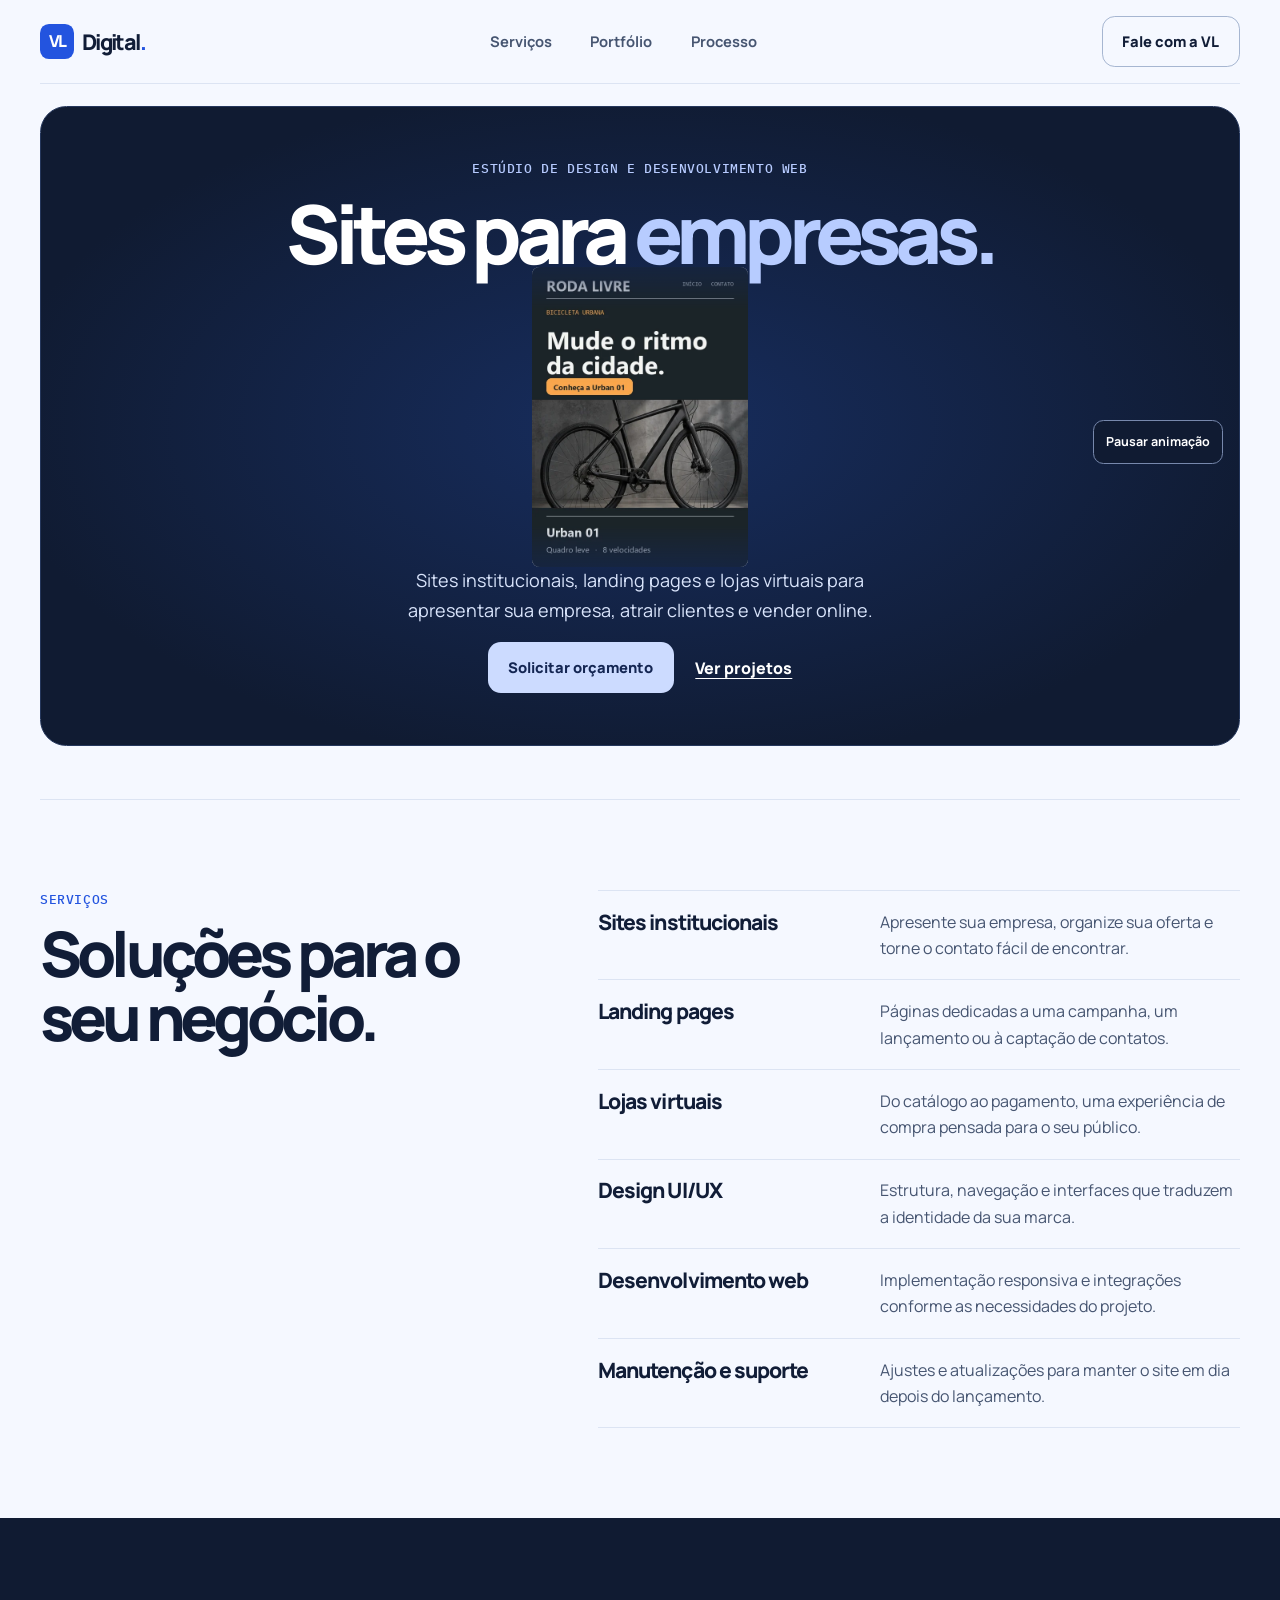
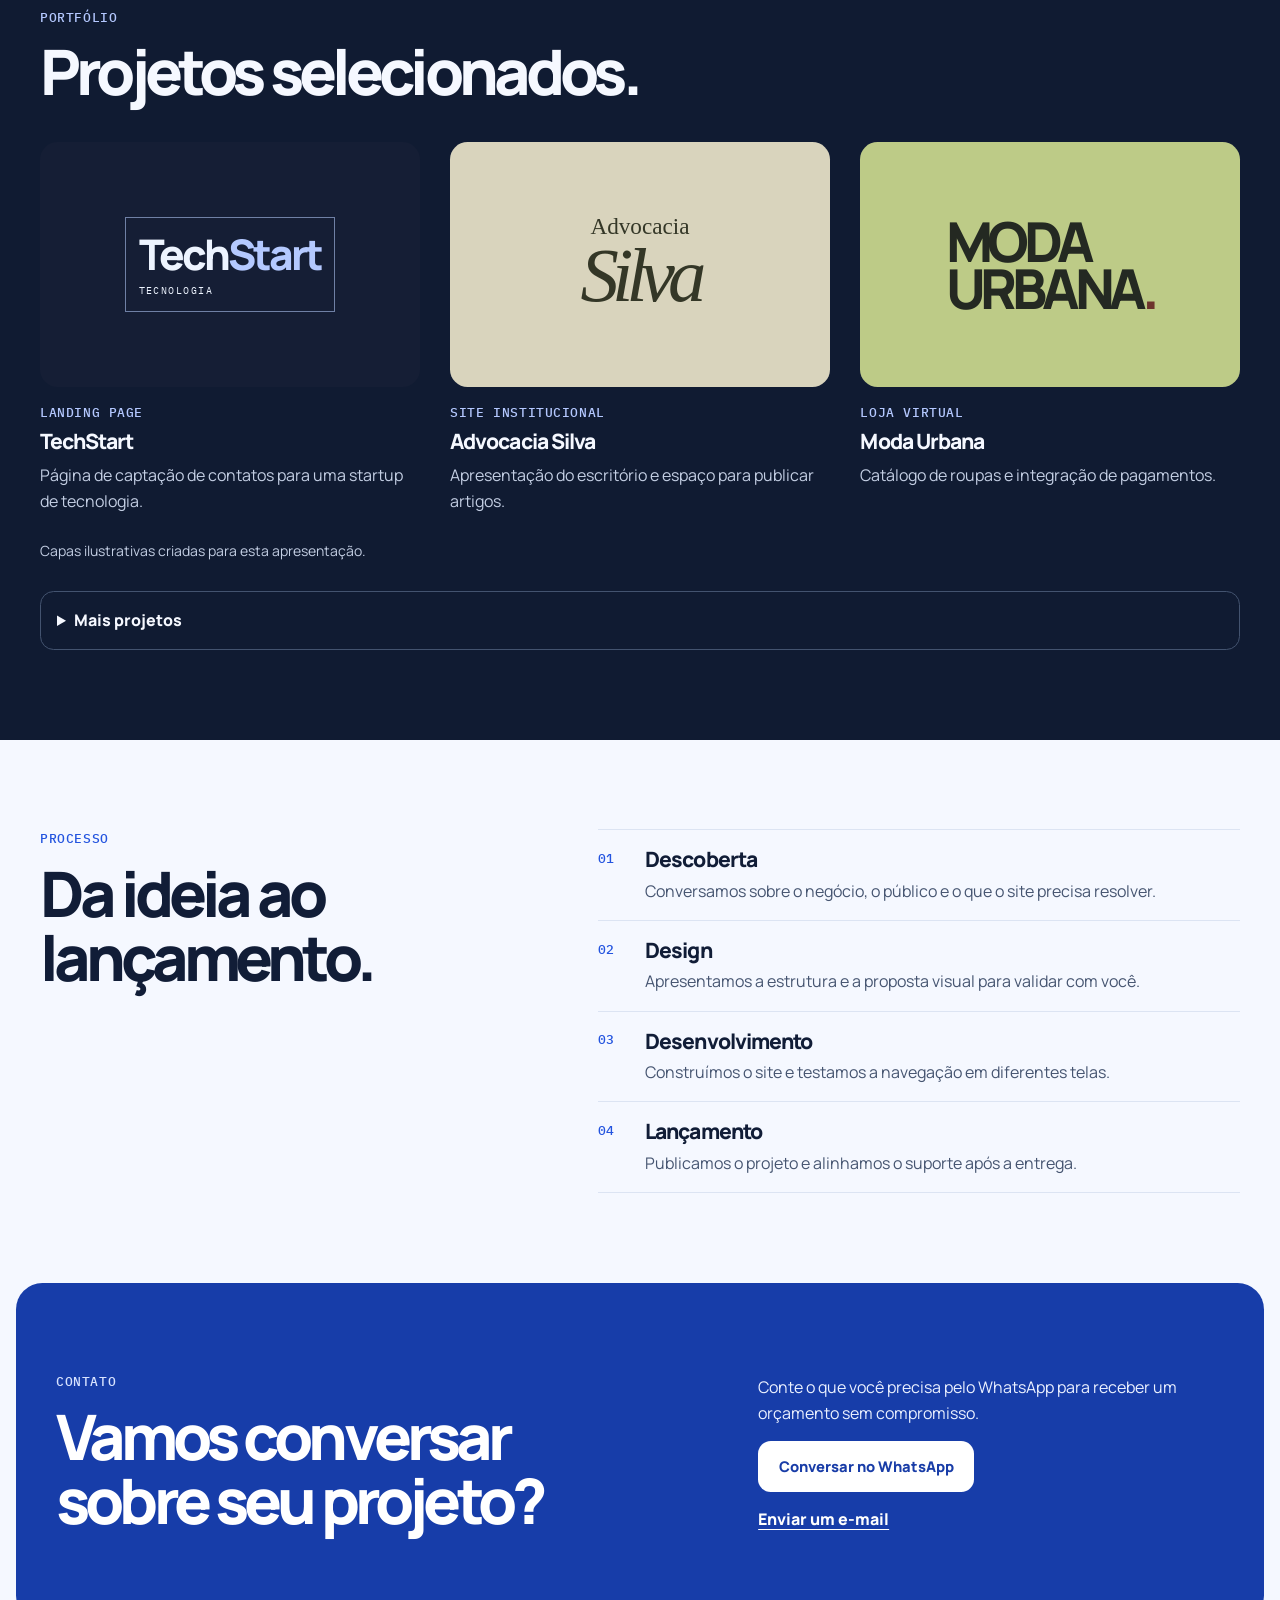
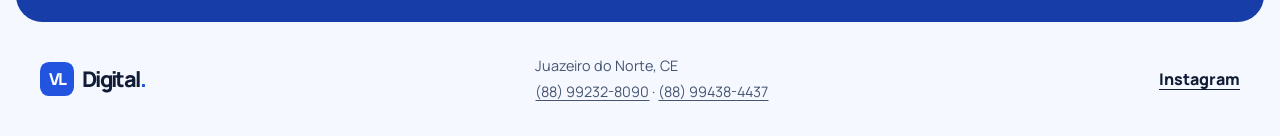
==== commit d56e06cc: "fix(main): removendo texto" ====
--- a/Site-VL-Digital.html
+++ b/Site-VL-Digital.html
@@ -43,7 +43,6 @@
           <a class="text-link" href="#portfolio">Ver projetos</a>
         </div>
       </div>
-      <p class="stream-caption">Projetos conceituais</p>
       <button class="stream-toggle" type="button" hidden>Pausar animação</button>
     </section>
 
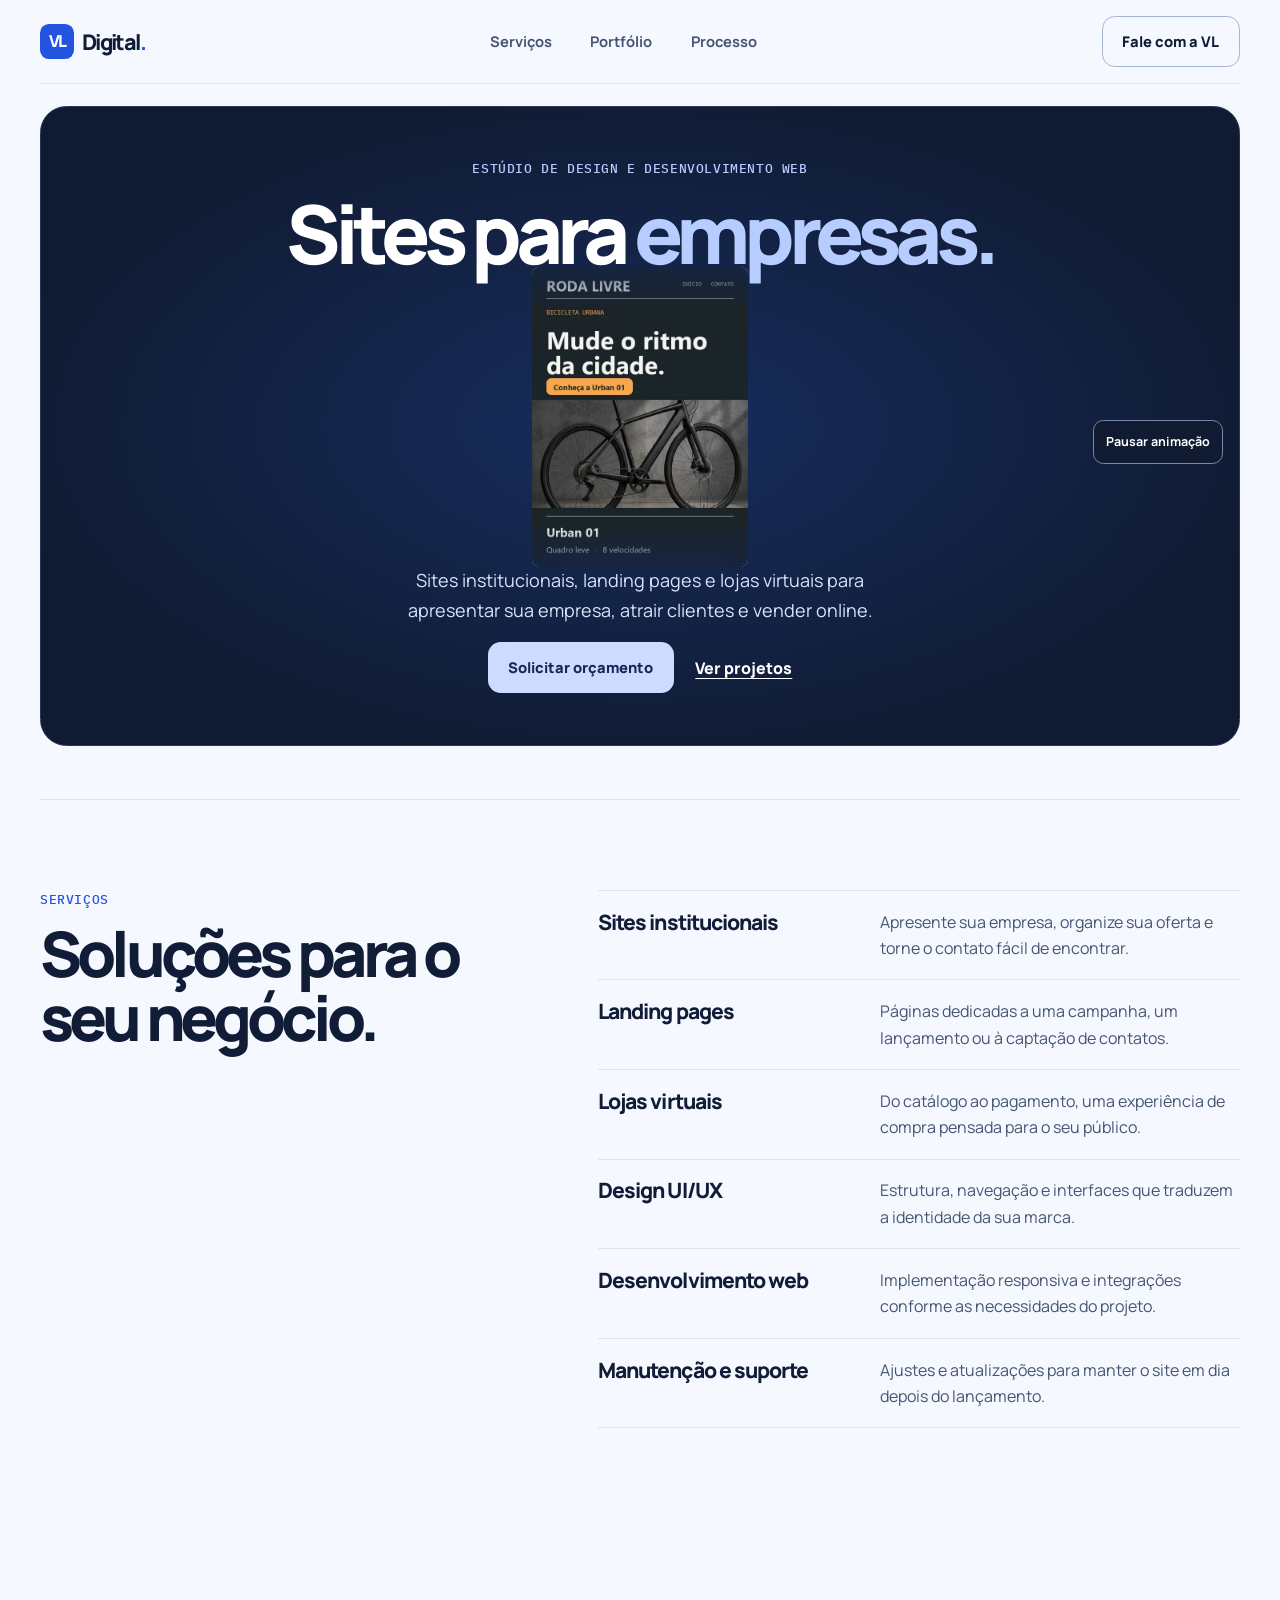
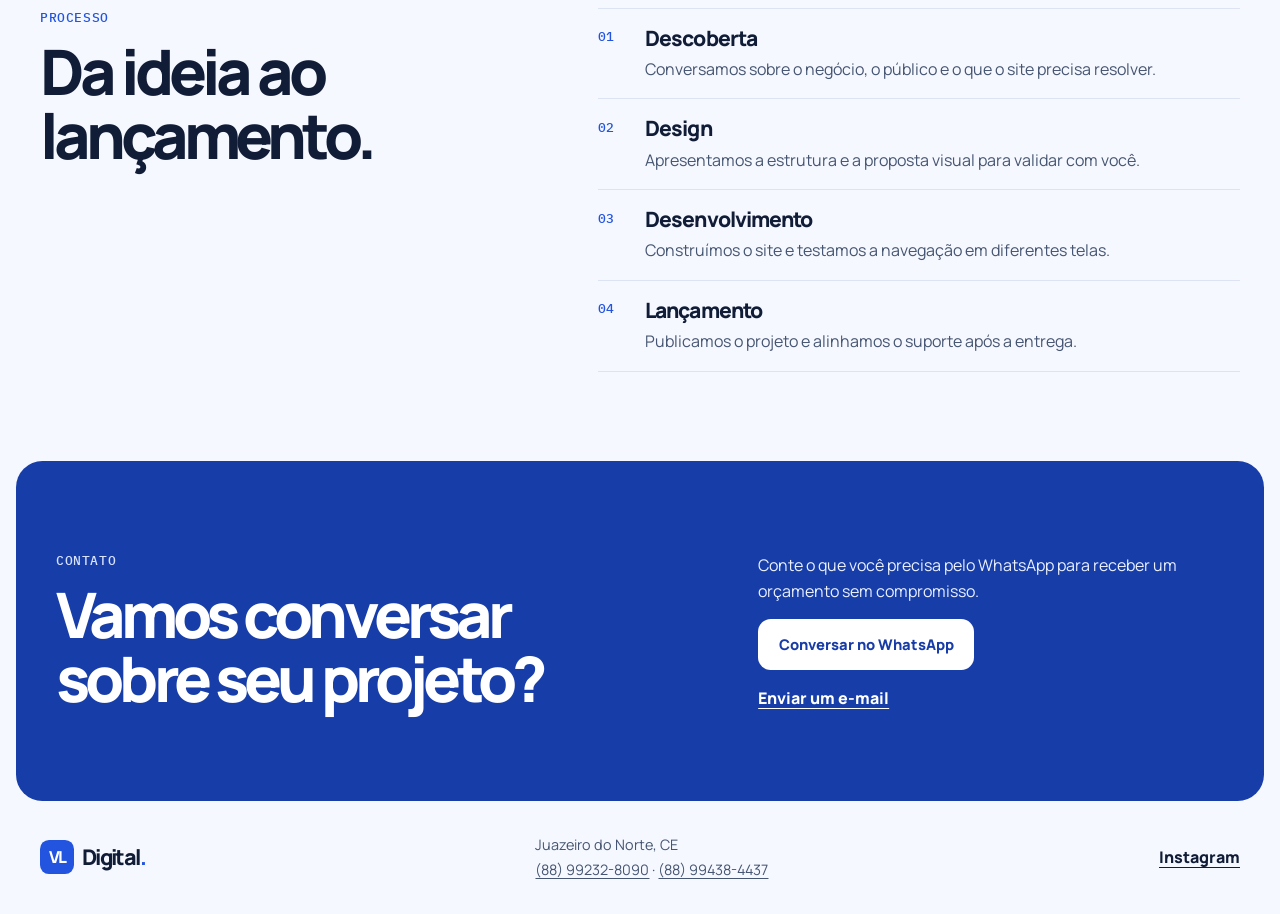
==== commit ff4d5d74: "fix(main) comentando area de portfolio" ====
--- a/Site-VL-Digital.html
+++ b/Site-VL-Digital.html
@@ -61,7 +61,7 @@
       </div>
     </section>
 
-    <section class="portfolio section" id="portfolio" aria-labelledby="portfolio-titulo">
+   <!-- <section class="portfolio section" id="portfolio" aria-labelledby="portfolio-titulo">
       <div class="wrap">
         <div class="section-heading">
           <p class="label">Portfólio</p>
@@ -91,7 +91,8 @@
           </ul>
         </details>
       </div>
-    </section>
+    </section> --> 
+    
 
     <section class="wrap section process" id="processo" aria-labelledby="processo-titulo">
       <div class="section-heading">
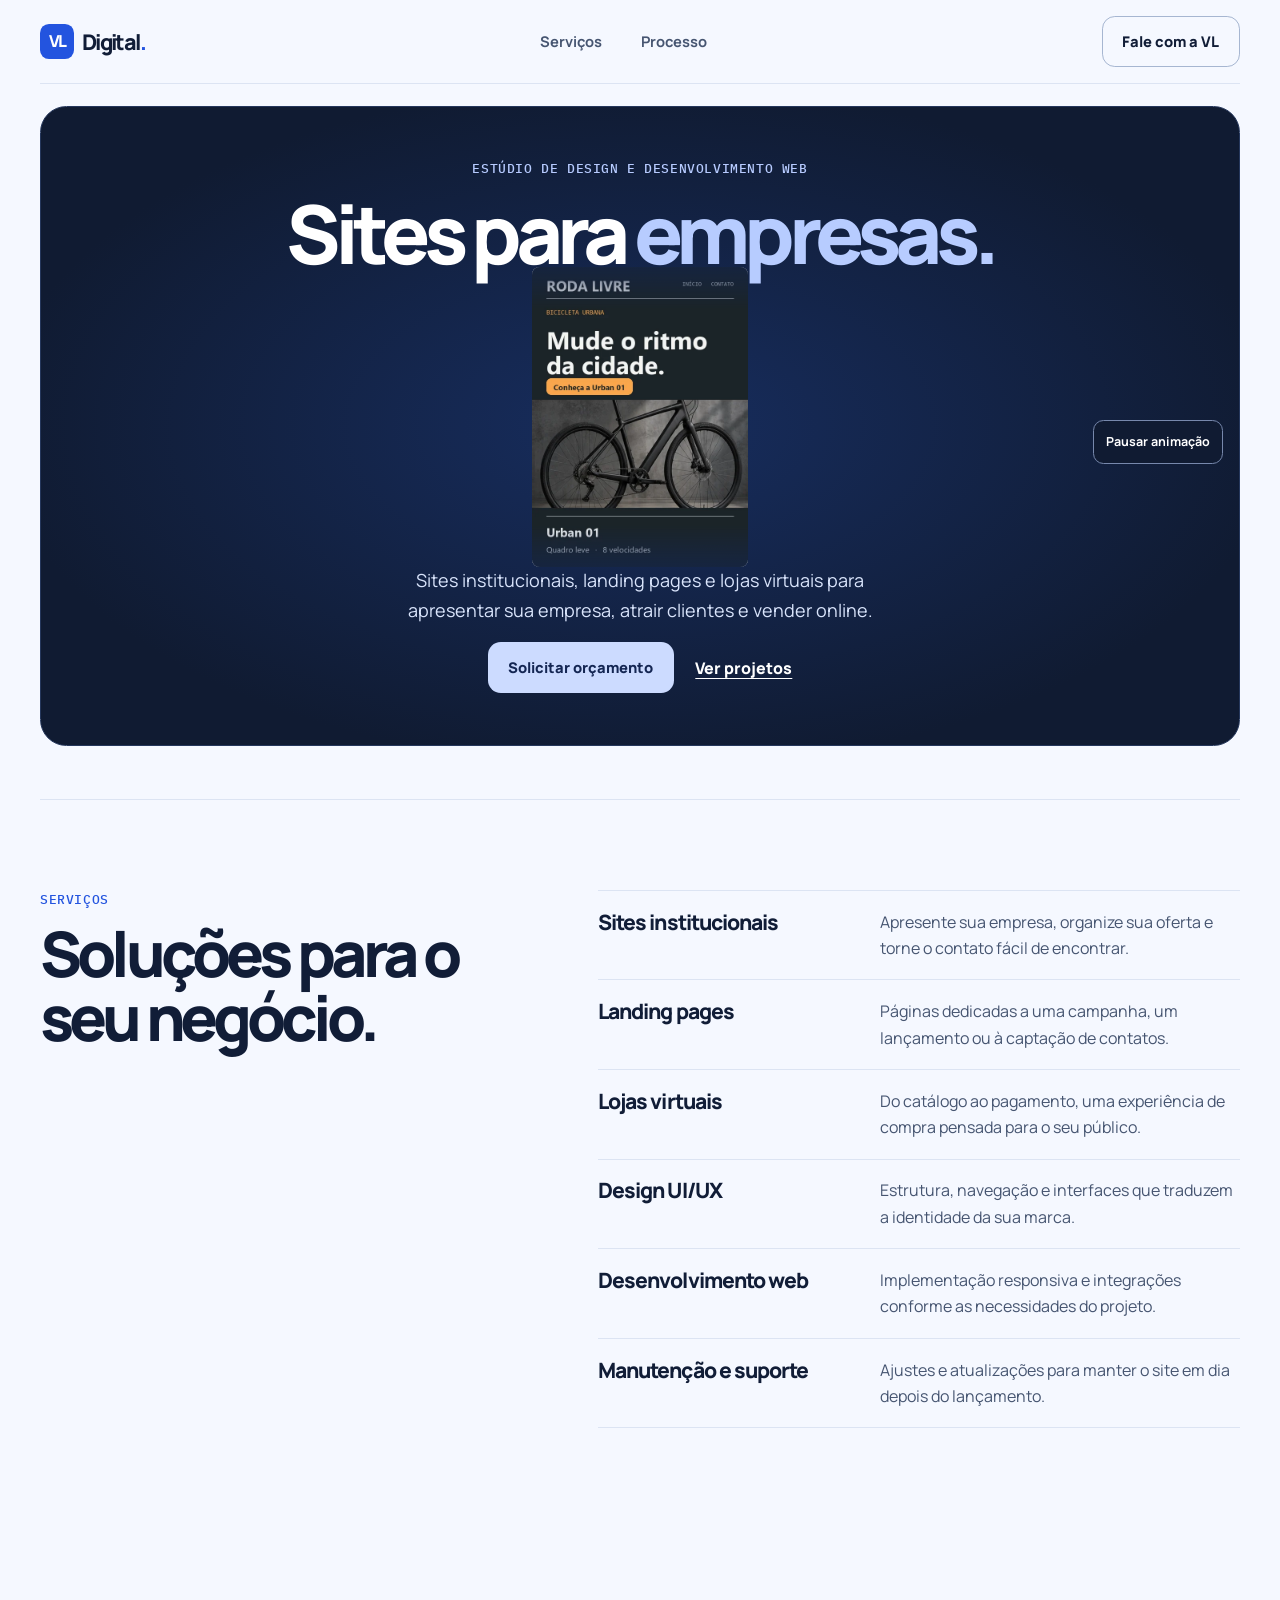
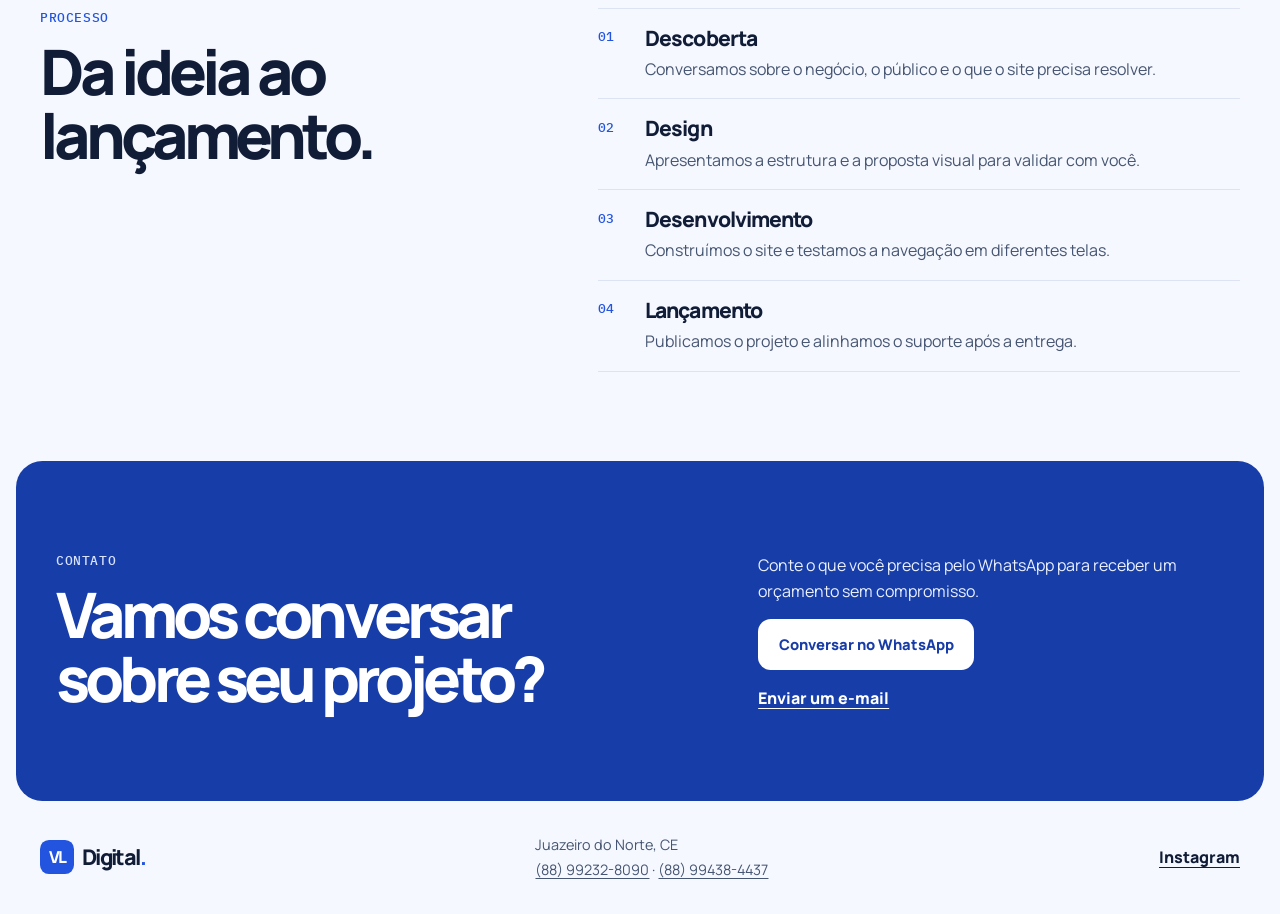
==== commit 869c6106: "fix(main) comentando area de portfolio" ====
--- a/Site-VL-Digital.html
+++ b/Site-VL-Digital.html
@@ -20,7 +20,7 @@
       <a class="brand" href="#inicio" aria-label="VL Digital, início"><span class="brand-icon" aria-hidden="true">VL</span> Digital<span class="brand-dot" aria-hidden="true">.</span></a>
       <nav class="main-nav" aria-label="Navegação principal">
         <a href="#servicos">Serviços</a>
-        <a href="#portfolio">Portfólio</a>
+        <!-- <a href="#portfolio">Portfólio</a> -->
         <a href="#processo">Processo</a>
       </nav>
       <a class="button button-outline" href="#contato">Fale com a VL</a>
